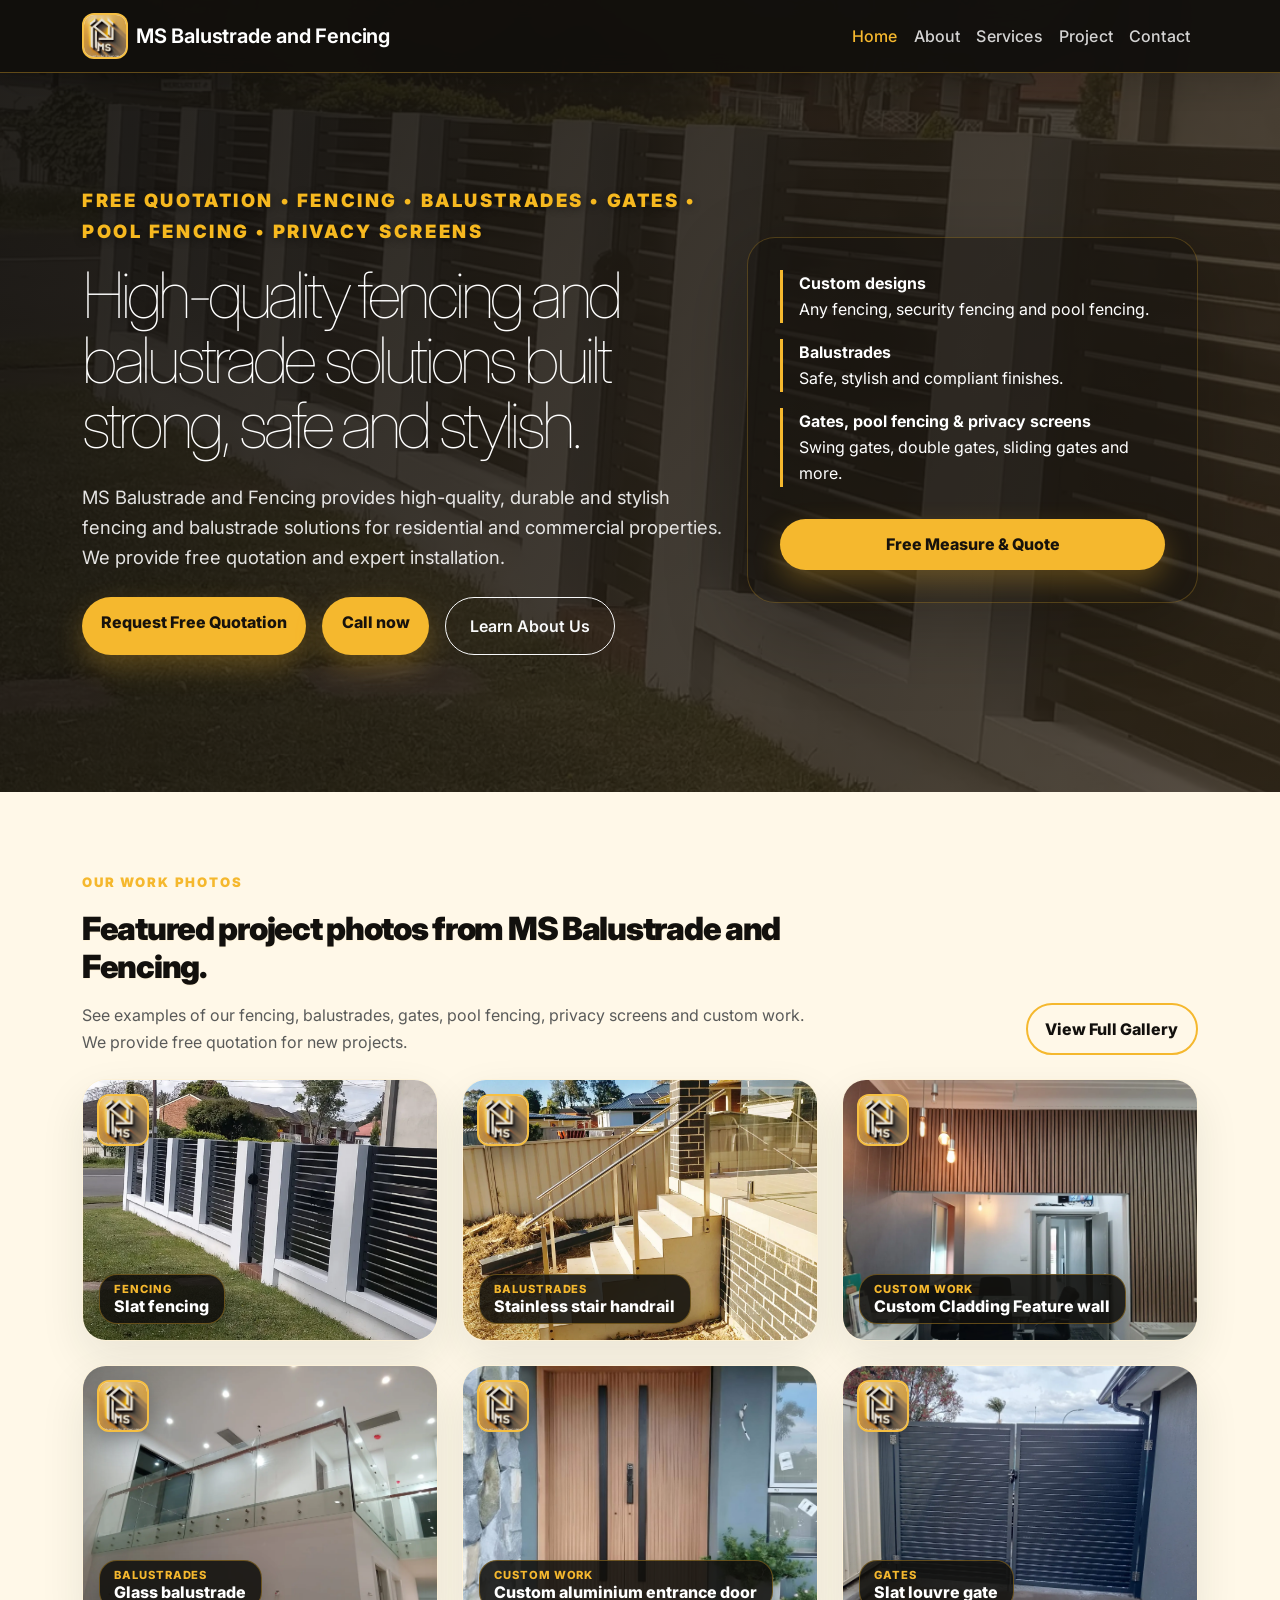
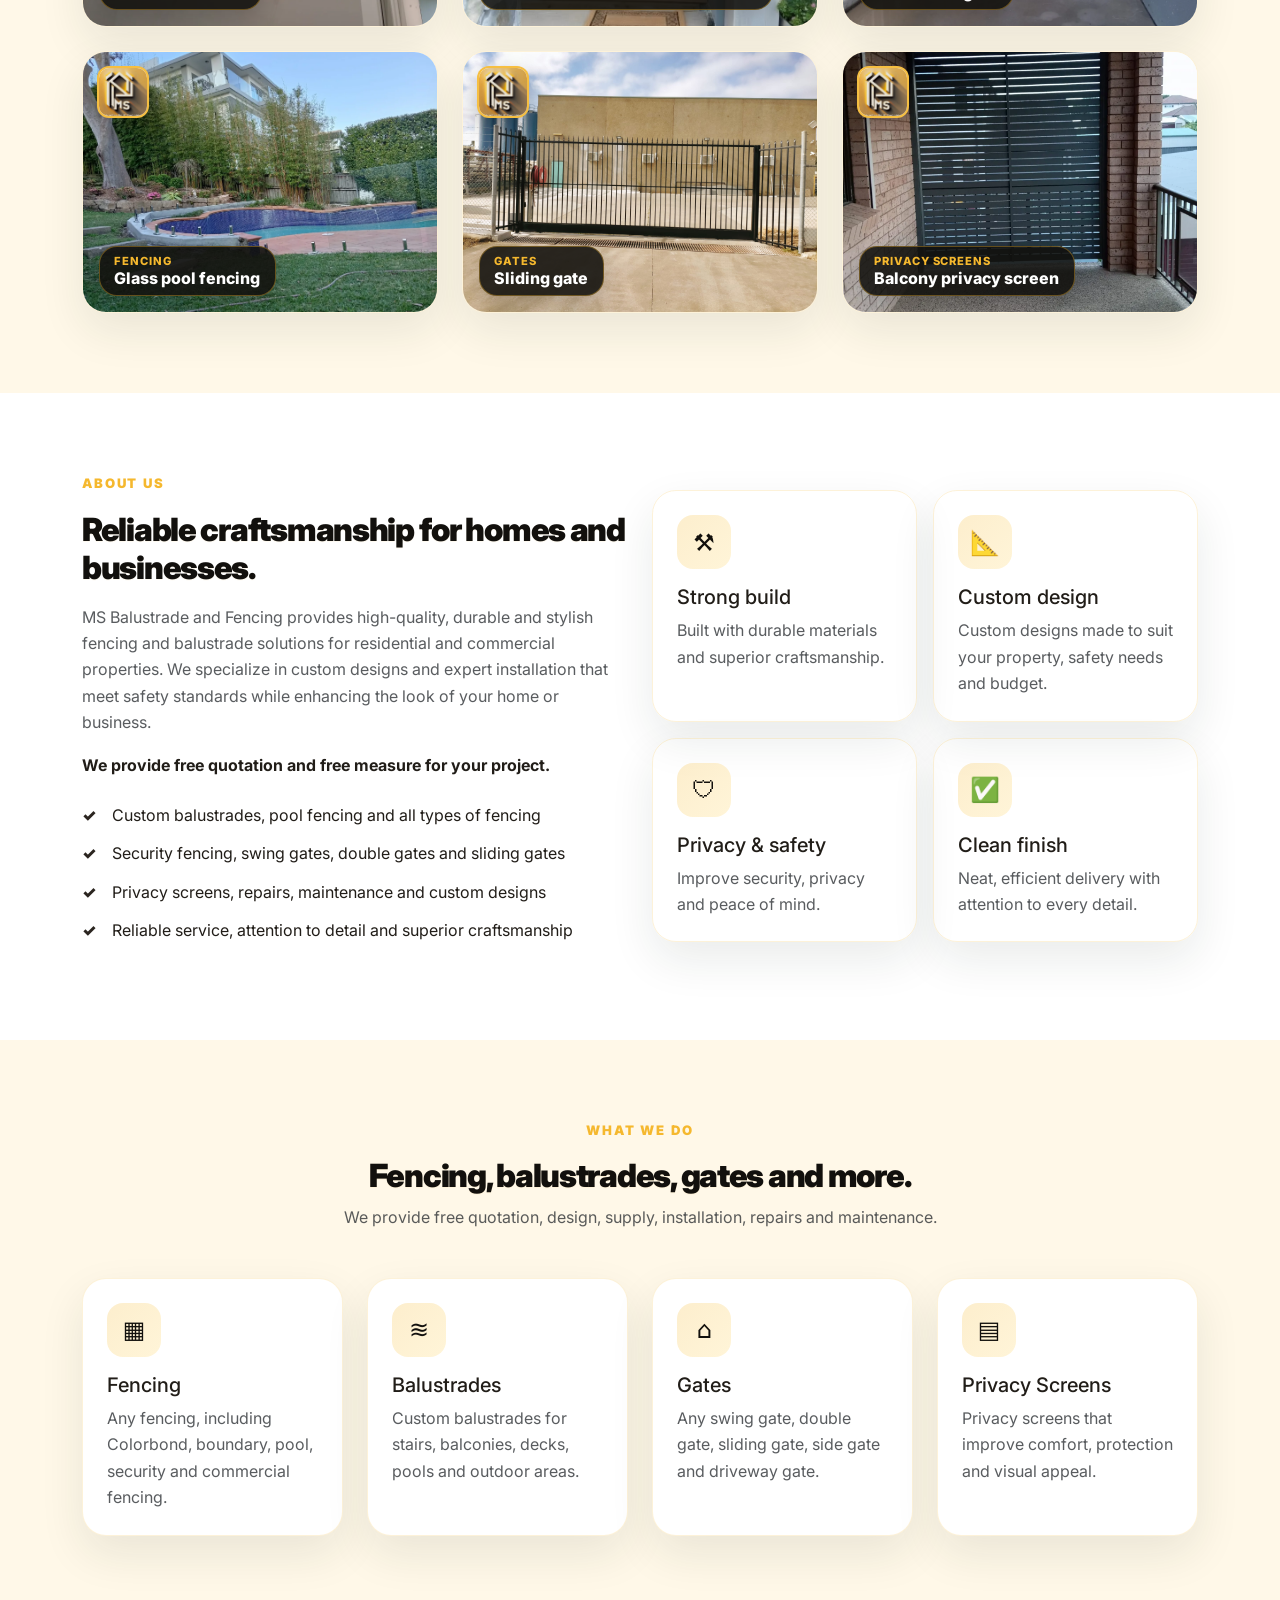
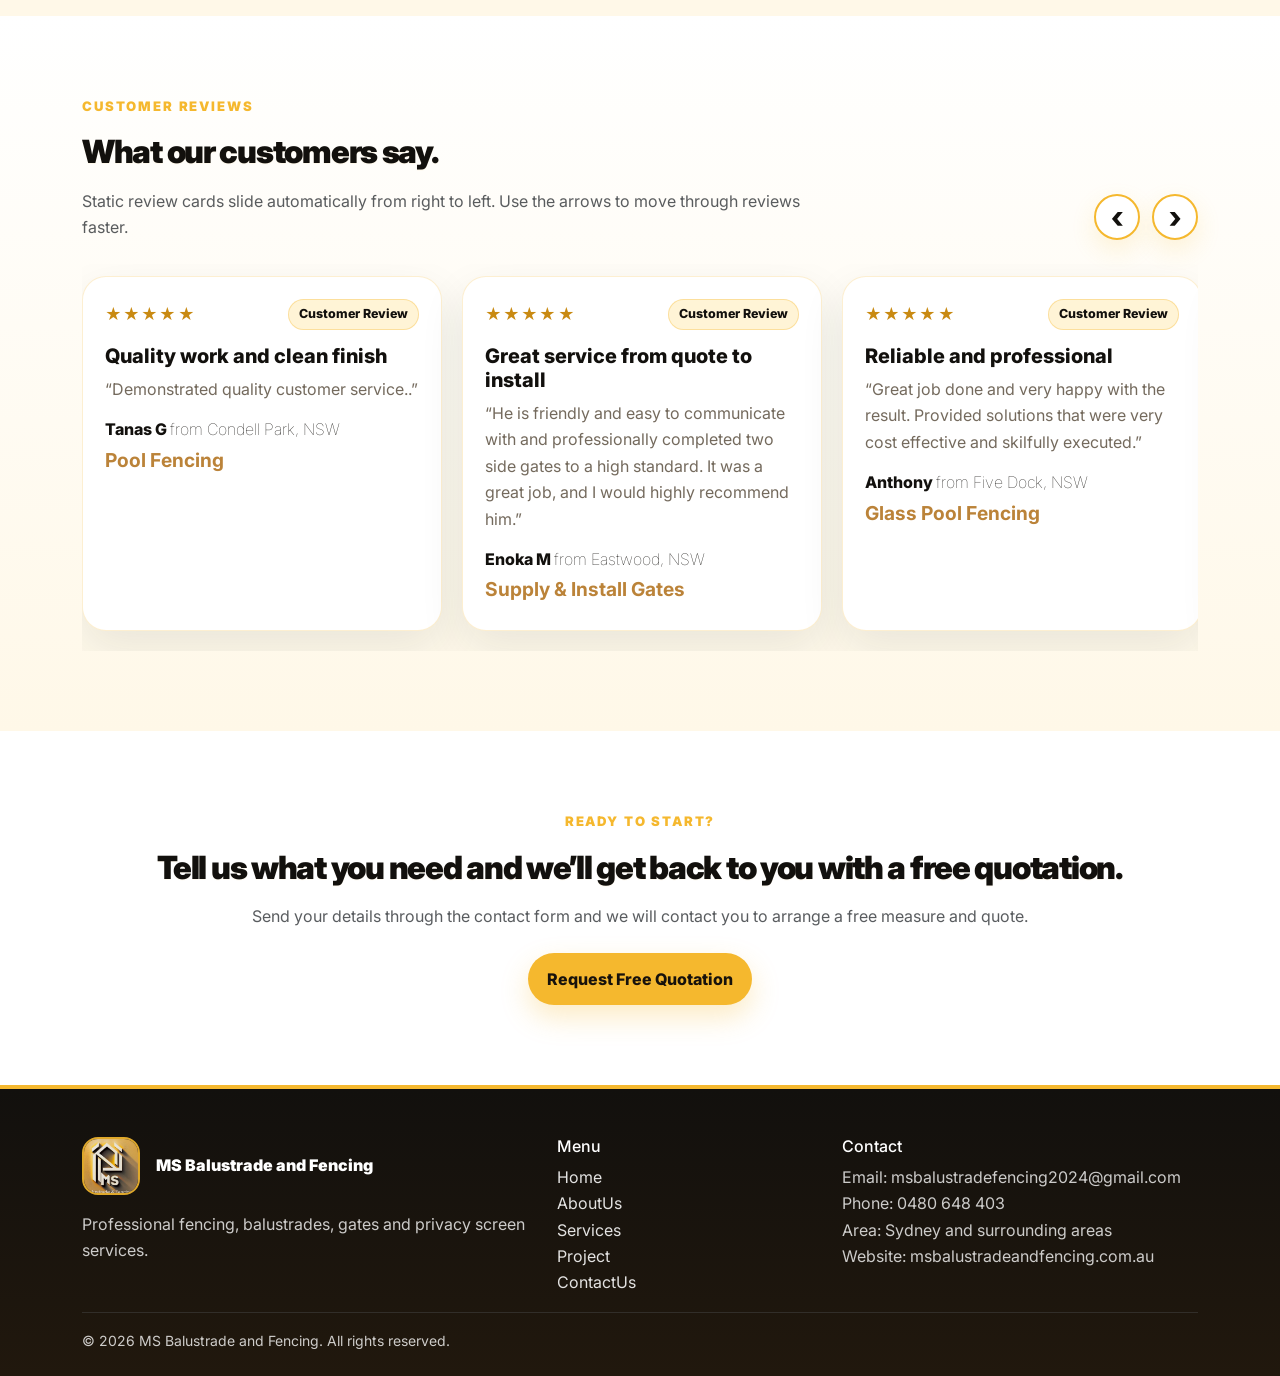
==== index.html @ 6f01a21a "Call now option in home page" ====
<!doctype html>
<html lang="en">
<head>
    <meta charset="utf-8">
    <meta name="viewport" content="width=device-width, initial-scale=1">
    <meta name="description" content="Professional fencing, balustrades, gates, privacy screens, design and maintenance services.">
    <title>MS Balustrade and Fencing | Fencing, Balustrades & Gates</title>
    <link href="https://cdn.jsdelivr.net/npm/bootstrap@5.3.3/dist/css/bootstrap.min.css" rel="stylesheet">
    <link rel="preconnect" href="https://fonts.googleapis.com">
    <link rel="preconnect" href="https://fonts.gstatic.com" crossorigin>
    <link href="https://fonts.googleapis.com/css2?family=Inter:wght@400;600;700;800;900&display=swap" rel="stylesheet">
    <link rel="canonical" href="https://msbalustradeandfencing.com.au/">
    <link rel="stylesheet" href="style.css">
</head>
<body>
    <nav class="navbar navbar-expand-lg navbar-dark fixed-top">
        <div class="container">
            <a class="navbar-brand d-flex align-items-center gap-2" href="index.html">
                <img src="assets/ms-logo.jpeg" alt="MS Balustrade and Fencing logo" class="brand-logo">
                <span>MS Balustrade and Fencing</span>
            </a>
            <button class="navbar-toggler" type="button" data-bs-toggle="collapse" data-bs-target="#mainNav" aria-controls="mainNav" aria-expanded="false" aria-label="Toggle navigation">
                <span class="navbar-toggler-icon"></span>
            </button>
            <div class="collapse navbar-collapse" id="mainNav">
                <ul class="navbar-nav ms-auto mb-2 mb-lg-0">
                    <li class="nav-item"><a class="nav-link active" href="index.html">Home</a></li>
                    <li class="nav-item"><a class="nav-link" href="about.html">About</a></li>
                    <li class="nav-item"><a class="nav-link" href="services.html">Services</a></li>
                    <li class="nav-item"><a class="nav-link" href="project.html">Project</a></li>
                    <li class="nav-item"><a class="nav-link" href="contact.html">Contact</a></li>
                </ul>
            </div>
        </div>
    </nav>

    <header class="hero">
        <div class="container">
            <div class="row align-items-center">
                <div class="col-lg-7">
                    <p class="kicker hero-kicker mb-3"
                       style="color: #f6b81f; text-shadow: 0 2px 8px rgba(0, 0, 0, 0.45);">
                        Free quotation • Fencing • Balustrades • Gates • Pool Fencing • Privacy Screens
                    </p>
                    <h1 class="mb-4">High-quality fencing and balustrade solutions built strong, safe and stylish.</h1>
                    <p class="mb-4">
                        MS Balustrade and Fencing provides high-quality, durable and stylish fencing and balustrade solutions for residential and commercial properties.
                        We provide free quotation and expert installation.
                    </p>
                    <div class="d-flex flex-wrap gap-3">
                        <a href="contact.html" class="btn btn-brand">Request Free Quotation</a>
                        <a href="tel:0480648403" class="btn btn-brand">Call now</a>
                        <a href="about.html" class="btn btn-outline-light rounded-pill nav-cta-secondary px-4 py-3">Learn About Us</a>
                    </div>
                </div>
                <div class="col-lg-5">
                    <div class="hero-card">
                        <div class="hero-stat"><strong>Custom designs</strong><br><span>Any fencing, security fencing and pool fencing.</span></div>
                        <div class="hero-stat"><strong>Balustrades</strong><br><span>Safe, stylish and compliant finishes.</span></div>
                        <div class="hero-stat"><strong>Gates, pool fencing & privacy screens</strong><br><span>Swing gates, double gates, sliding gates and more.</span></div>
                        <a href="contact.html" class="btn btn-brand w-100 mt-3">Free Measure & Quote</a>
                    </div>
                </div>
            </div>
        </div>
    </header>

    <section class="section-padding bg-soft" id="photos">
        <div class="container">
            <div class="row align-items-end mb-4">
                <div class="col-lg-8">
                    <p class="kicker">Our work photos</p>
                    <h2 class="section-title mb-3">Featured project photos from MS Balustrade and Fencing.</h2>
                    <p class="text-muted mb-0">See examples of our fencing, balustrades, gates, pool fencing, privacy screens and custom work. We provide free quotation for new projects.</p>
                </div>
                <div class="col-lg-4 text-lg-end mt-3 mt-lg-0">
                    <a href="project.html" class="btn btn-outline-brand">View Full Gallery</a>
                </div>
            </div>
            <div class="row g-4 gallery-grid">
                <div class="col-sm-6 col-lg-4 gallery-item" data-category="Fencing">
                    <a class="photo-card gallery-link" href="assets/photos/full/home-front-slat-fencing.webp" data-title="Slat fencing" data-category="Fencing">
                        <img src="assets/photos/full/home-front-slat-fencing.webp" alt="Slat fencing by MS Balustrade and Fencing" loading="lazy" width="700" height="520">
                        <img src="assets/ms-logo.jpeg" alt="MS Balustrade and Fencing logo" class="photo-logo-overlay" loading="lazy">
                        <div class="photo-caption"><span>Fencing</span>Slat fencing</div>
                    </a>
                </div>
                <div class="col-sm-6 col-lg-4 gallery-item" data-category="Balustrades">
                    <a class="photo-card gallery-link" href="assets/photos/full/home-stainless-stair-handrail.webp" data-title="Stainless stair handrail" data-category="Balustrades">
                        <img src="assets/photos/full/home-stainless-stair-handrail.webp" alt="Stainless stair handrail by MS Balustrade and Fencing" loading="lazy" width="700" height="520">
                        <img src="assets/ms-logo.jpeg" alt="MS Balustrade and Fencing logo" class="photo-logo-overlay" loading="lazy">
                        <div class="photo-caption"><span>Balustrades</span>Stainless stair handrail</div>
                    </a>
                </div>
                <div class="col-sm-6 col-lg-4 gallery-item" data-category="Custom Work">
                    <a class="photo-card gallery-link" href="assets/photos/full/home-timber-feature-wall.webp" data-title="Custom Cladding Feature wall" data-category="Custom Work">
                        <img src="assets/photos/full/home-timber-feature-wall.webp" alt="Custom Cladding Feature wall wall by MS Balustrade and Fencing" loading="lazy" width="700" height="520">
                        <img src="assets/ms-logo.jpeg" alt="MS Balustrade and Fencing logo" class="photo-logo-overlay" loading="lazy">
                        <div class="photo-caption"><span>Custom Work</span>Custom Cladding Feature wall</div>
                    </a>
                </div>
                <div class="col-sm-6 col-lg-4 gallery-item" data-category="Balustrades">
                    <a class="photo-card gallery-link" href="assets/photos/full/home-glass-balustrade-upper.webp" data-title="Glass balustrade" data-category="Balustrades">
                        <img src="assets/photos/full/home-glass-balustrade-upper.webp" alt="Glass balustrade by MS Balustrade and Fencing" loading="lazy" width="700" height="520">
                        <img src="assets/ms-logo.jpeg" alt="MS Balustrade and Fencing logo" class="photo-logo-overlay" loading="lazy">
                        <div class="photo-caption"><span>Balustrades</span>Glass balustrade</div>
                    </a>
                </div>
                <div class="col-sm-6 col-lg-4 gallery-item" data-category="Custom Work">
                    <a class="photo-card gallery-link" href="assets/photos/full/home-custom-timber-entry-door-1.jpeg" data-title="Custom aluminium entrance door" data-category="Custom Work">
                        <img src="assets/photos/full/home-custom-timber-entry-door-1.jpeg" alt="Custom aluminium entrance door by MS Balustrade and Fencing" loading="lazy" width="700" height="520">
                        <img src="assets/ms-logo.jpeg" alt="MS Balustrade and Fencing logo" class="photo-logo-overlay" loading="lazy">
                        <div class="photo-caption"><span>Custom Work</span>Custom aluminium entrance door</div>
                    </a>
                </div>
                <div class="col-sm-6 col-lg-4 gallery-item" data-category="Gates">
                    <a class="photo-card gallery-link" href="assets/photos/full/home-modern-double-slat-gate.webp" data-title="Slat louvre gate" data-category="Gates">
                        <img src="assets/photos/full/home-modern-double-slat-gate.webp" alt="Slat louvre gate by MS Balustrade and Fencing" loading="lazy" width="700" height="520">
                        <img src="assets/ms-logo.jpeg" alt="MS Balustrade and Fencing logo" class="photo-logo-overlay" loading="lazy">
                        <div class="photo-caption"><span>Gates</span>Slat louvre gate</div>
                    </a>
                </div>
                <div class="col-sm-6 col-lg-4 gallery-item" data-category="Fencing">
                    <a class="photo-card gallery-link" href="assets/photos/full/home-pool-glass-fencing.webp" data-title="Glass pool fencing" data-category="Fencing">
                        <img src="assets/photos/full/home-pool-glass-fencing.webp" alt="Glass pool fencing by MS Balustrade and Fencing" loading="lazy" width="700" height="520">
                        <img src="assets/ms-logo.jpeg" alt="MS Balustrade and Fencing logo" class="photo-logo-overlay" loading="lazy">
                        <div class="photo-caption"><span>Fencing</span>Glass pool fencing</div>
                    </a>
                </div>
                <div class="col-sm-6 col-lg-4 gallery-item" data-category="Gates">
                    <a class="photo-card gallery-link" href="assets/photos/full/sliging-door-1.jpeg" data-title="Sliding gate" data-category="Gates">
                        <img src="assets/photos/full/sliging-door-1.jpeg" alt="Sliding gate by MS Balustrade and Fencing" loading="lazy" width="700" height="520">
                        <img src="assets/ms-logo.jpeg" alt="MS Balustrade and Fencing logo" class="photo-logo-overlay" loading="lazy">
                        <div class="photo-caption"><span>Gates</span>Sliding gate</div>
                    </a>
                </div>
                <div class="col-sm-6 col-lg-4 gallery-item" data-category="Privacy Screens">
                    <a class="photo-card gallery-link" href="assets/photos/full/home-balcony-privacy-screen.webp" data-title="Balcony privacy screen" data-category="Privacy Screens">
                        <img src="assets/photos/full/home-balcony-privacy-screen.webp" alt="Balcony privacy screen by MS Balustrade and Fencing" loading="lazy" width="700" height="520">
                        <img src="assets/ms-logo.jpeg" alt="MS Balustrade and Fencing logo" class="photo-logo-overlay" loading="lazy">
                        <div class="photo-caption"><span>Privacy Screens</span>Balcony privacy screen</div>
                    </a>
                </div>
            </div>
        </div>
    </section>

    <section class="section-padding">
        <div class="container">
            <div class="row g-4 align-items-center">
                <div class="col-lg-6">
                    <p class="kicker">About us</p>
                    <h2 class="section-title mb-3">Reliable craftsmanship for homes and businesses.</h2>
                    <p class="text-muted">
                        MS Balustrade and Fencing provides high-quality, durable and stylish fencing and balustrade solutions
                        for residential and commercial properties. We specialize in custom designs and expert installation that meet safety standards while enhancing the look of your home or business.
                    </p>
                    <p class="fw-bold mb-0">We provide free quotation and free measure for your project.</p>
                    <ul class="check-list mt-4">
                        <li>Custom balustrades, pool fencing and all types of fencing</li>
                        <li>Security fencing, swing gates, double gates and sliding gates</li>
                        <li>Privacy screens, repairs, maintenance and custom designs</li>
                        <li>Reliable service, attention to detail and superior craftsmanship</li>
                    </ul>
                </div>
                <div class="col-lg-6">
                    <div class="row g-3">
                        <div class="col-sm-6">
                            <div class="feature-card p-4">
                                <div class="icon mb-3">⚒</div>
                                <h5>Strong build</h5>
                                <p class="text-muted mb-0">Built with durable materials and superior craftsmanship.</p>
                            </div>
                        </div>
                        <div class="col-sm-6">
                            <div class="feature-card p-4">
                                <div class="icon mb-3">📐</div>
                                <h5>Custom design</h5>
                                <p class="text-muted mb-0">Custom designs made to suit your property, safety needs and budget.</p>
                            </div>
                        </div>
                        <div class="col-sm-6">
                            <div class="feature-card p-4">
                                <div class="icon mb-3">🛡</div>
                                <h5>Privacy & safety</h5>
                                <p class="text-muted mb-0">Improve security, privacy and peace of mind.</p>
                            </div>
                        </div>
                        <div class="col-sm-6">
                            <div class="feature-card p-4">
                                <div class="icon mb-3">✅</div>
                                <h5>Clean finish</h5>
                                <p class="text-muted mb-0">Neat, efficient delivery with attention to every detail.</p>
                            </div>
                        </div>
                    </div>
                </div>
            </div>
        </div>
    </section>


    <section class="section-padding bg-soft">
        <div class="container">
            <div class="text-center mx-auto mb-5" style="max-width: 720px;">
                <p class="kicker">What we do</p>
                <h2 class="section-title">Fencing, balustrades, gates and more.</h2>
                <p class="text-muted">We provide free quotation, design, supply, installation, repairs and maintenance.</p>
            </div>
            <div class="row g-4">
                <div class="col-md-6 col-lg-3"><div class="service-card p-4 bg-white"><div class="icon mb-3">▦</div><h5>Fencing</h5><p class="text-muted mb-0">Any fencing, including Colorbond, boundary, pool, security and commercial fencing.</p></div></div>
                <div class="col-md-6 col-lg-3"><div class="service-card p-4 bg-white"><div class="icon mb-3">≋</div><h5>Balustrades</h5><p class="text-muted mb-0">Custom balustrades for stairs, balconies, decks, pools and outdoor areas.</p></div></div>
                <div class="col-md-6 col-lg-3"><div class="service-card p-4 bg-white"><div class="icon mb-3">⌂</div><h5>Gates</h5><p class="text-muted mb-0">Any swing gate, double gate, sliding gate, side gate and driveway gate.</p></div></div>
                <div class="col-md-6 col-lg-3"><div class="service-card p-4 bg-white"><div class="icon mb-3">▤</div><h5>Privacy Screens</h5><p class="text-muted mb-0">Privacy screens that improve comfort, protection and visual appeal.</p></div></div>
            </div>
        </div>
    </section>

    <section class="section-padding reviews-section" id="reviews" data-static-reviews>
        <div class="container">
            <div class="row align-items-end mb-4">
                <div class="col-lg-8">
                    <p class="kicker">Customer Reviews</p>
                    <h2 class="section-title mb-3">What our customers say.</h2>
                    <p class="text-muted mb-0">Static review cards slide automatically from right to left. Use the arrows to move through reviews faster.</p>
                </div>
                <div class="col-lg-4 text-lg-end mt-3 mt-lg-0">
                    <div class="review-controls" aria-label="Customer review controls">
                        <button type="button" class="review-arrow" data-review-prev aria-label="Previous review">‹</button>
                        <button type="button" class="review-arrow" data-review-next aria-label="Next review">›</button>
                    </div>
                </div>
            </div>

            <div class="reviews-carousel" id="staticReviewsCarousel" aria-label="Customer reviews slider">
                <div class="reviews-track" id="staticReviewsTrack">
                    <!-- To add a new review: copy one <article class="review-card"> block, then change the name, service and review text. -->
                    <article class="review-card">
                        <div class="review-top"><span class="stars">★★★★★</span><span class="review-pill">Customer Review</span></div>
                        <h5>Quality work and clean finish</h5>
                        <p>“Demonstrated quality customer service..”</p>
                        <div class="review-author">Tanas G <span style="font-weight:100 !important">from Condell Park, NSW</span></div>
                        <div class="review-service">Pool Fencing</div>
                    </article>
                    <article class="review-card">
                        <div class="review-top"><span class="stars">★★★★★</span><span class="review-pill">Customer Review</span></div>
                        <h5>Great service from quote to install</h5>
                        <p>“He is friendly and easy to communicate with and professionally completed two side gates to a high standard. It was a great job, and I would highly recommend him.”</p>
                        <div class="review-author">Enoka M <span style="font-weight:100 !important">from Eastwood, NSW</span></div>
                        <div class="review-service">Supply & Install Gates</div>
                    </article>
                    <article class="review-card">
                        <div class="review-top"><span class="stars">★★★★★</span><span class="review-pill">Customer Review</span></div>
                        <h5>Reliable and professional</h5>
                        <p>“Great job done and very happy with the result. Provided solutions that were very cost effective and skilfully executed.”</p>
                        <div class="review-author">Anthony <span style="font-weight:100 !important">from Five Dock, NSW</span></div>
                        <div class="review-service">Glass Pool Fencing</div>
                    </article>
                    <article class="review-card">
                        <div class="review-top"><span class="stars">★★★★★</span><span class="review-pill">Customer Review</span></div>
                        <h5>Excellent custom solution</h5>
                        <p>“Connected with MS Balustrade & Fencing and would recommend them.”</p>
                        <div class="review-author">Mahbub P <span style="font-weight:100 !important">from Glenhaven, NSW</span></div>
                        <div class="review-service">Pool Fencing</div>
                    </article>
                    <article class="review-card">
                        <div class="review-top"><span class="stars">★★★★★</span><span class="review-pill">Customer Review</span></div>
                        <h5>Highly recommended</h5>
                        <p>“He did the great job. My new gate looks beautiful Thankyou.”</p>
                        <div class="review-author">Zulqarnan H <span style="font-weight:100 !important">from Claremont Meadows, NSW</span></div>
                        <div class="review-service">Fencing</div>
                    </article>
                    <article class="review-card">
                        <div class="review-top"><span class="stars">★★★★★</span><span class="review-pill">Customer Review</span></div>
                        <h5>Highly recommended</h5>
                        <p>
                            “What an amazing job they did replacing our metal pool fence to glass. So professional,
                            kept to timeline and very competitive in pricing. Highly recommend this company and will absolutely use them again.”
                        </p>
                        <div class="review-author">Simone <span style="font-weight:100 !important">from Rouse Hill, NSW</span></div>
                        <div class="review-service">Glass Fencing</div>
                    </article>
                    <article class="review-card">
                        <div class="review-top"><span class="stars">★★★★★</span><span class="review-pill">Customer Review</span></div>
                        <h5>Highly recommended</h5>
                        <p>“He has completed as expected and I am recommend strongly.”</p>
                        <div class="review-author">Alex <span style="font-weight:100 !important">from Baulkham Hills, NSW</span></div>
                        <div class="review-service">Pool Fencing</div>
                    </article>
                    <article class="review-card">
                        <div class="review-top"><span class="stars">★★★★★</span><span class="review-pill">Customer Review</span></div>
                        <h5>Highly recommended</h5>
                        <p>“Good job, recommend this one. Provided digital drawing plan before the job.”</p>
                        <div class="review-author">Jason <span style="font-weight:100 !important">from Mount Colah, NSW</span></div>
                        <div class="review-service">Garden Gates</div>
                    </article>
                </div>
            </div>
        </div>
    </section>
    <section class="section-padding">
        <div class="container text-center">
            <p class="kicker">Ready to start?</p>
            <h2 class="section-title mb-3">Tell us what you need and we’ll get back to you with a free quotation.</h2>
            <p class="text-muted mb-4">Send your details through the contact form and we will contact you to arrange a free measure and quote.</p>
            <a href="contact.html" class="btn btn-brand">Request Free Quotation</a>
        </div>
    </section>

    <div class="modal fade gallery-modal" id="galleryModal" tabindex="-1" aria-hidden="true">
        <div class="modal-dialog modal-dialog-centered modal-xl">
            <div class="modal-content gallery-modal-content border-0 overflow-hidden">
                <button type="button" class="btn-close btn-close-white gallery-modal-close" data-bs-dismiss="modal" aria-label="Close"></button>
                <div id="galleryModalTitle" class="gallery-modal-title"></div>
                <img id="galleryModalImage" src="" alt="Project photo" class="img-fluid gallery-modal-img">
            </div>
        </div>
    </div>

    <footer>
        <div class="container">
            <div class="row gy-4">
                <div class="col-md-5">
                    <div class="d-flex align-items-center gap-3 mb-3">
                        <img src="assets/ms-logo.jpeg" alt="MS Balustrade and Fencing logo" class="footer-logo">
                        <div class="footer-brand">MS Balustrade and Fencing</div>
                    </div>
                    <p>Professional fencing, balustrades, gates and privacy screen services.</p>
                </div>
                <div class="col-md-3">
                    <h6 class="text-white">Menu</h6>
                    <a href="index.html">Home</a><br>
                    <a href="about.html">AboutUs</a><br>
                    <a href="services.html">Services</a><br>
                    <a href="project.html">Project</a><br>
                    <a href="contact.html">ContactUs</a>
                </div>
                <div class="col-md-4">
                    <h6 class="text-white">Contact</h6>
                    <p>Email: msbalustradefencing2024@gmail.com<br>Phone: 0480 648 403<br>Area: Sydney and surrounding areas<br>Website: msbalustradeandfencing.com.au</p>
                </div>
            </div>
            <hr class="border-secondary">
            <p class="mb-0 small">© <span data-year></span> MS Balustrade and Fencing. All rights reserved.</p>
        </div>
    </footer>

    <button type="button" class="back-to-top" id="backToTopBtn" aria-label="Back to top">
        <span aria-hidden="true">↑</span> Top
    </button>
    <script src="https://cdn.jsdelivr.net/npm/bootstrap@5.3.3/dist/js/bootstrap.bundle.min.js"></script>
    <script src="script.js"></script>
</body>
</html>
---- style.css ----
:root {
  --brand: #2b2520;
  --brand-dark: #12100d;
  --accent: #f5b82e;
  --accent-dark: #c98a12;
  --gold-soft: #fff4d6;
  --ink: #211d18;
  --muted: #746a5d;
  --light: #fff8e8;
}

* { box-sizing: border-box; }

body {
  font-family: 'Inter', system-ui, -apple-system, BlinkMacSystemFont, 'Segoe UI', sans-serif;
  color: var(--ink);
  line-height: 1.65;
  background: #fff;
}

.navbar {
  background: rgba(18, 16, 13, 0.97);
  backdrop-filter: blur(10px);
  box-shadow: 0 10px 30px rgba(0, 0, 0, 0.16);
  border-bottom: 1px solid rgba(245, 184, 46, 0.35);
}

.navbar-brand {
  font-weight: 650;
  letter-spacing: -0.01em;
}

.navbar-brand span {
  font-weight: 650;
  line-height: 1.15;
}

.nav-link {
  color: rgba(255, 255, 255, 0.82) !important;
  font-weight: 500;
  letter-spacing: .01em;
}

.nav-link:hover,
.nav-link.active { color: #fff !important; }

.btn-brand {
  background: var(--accent);
  border: 0;
  color: #17120c;
  font-weight: 800;
  padding: 0.85rem 1.2rem;
  border-radius: 999px;
}

.btn-brand:hover {
  background: var(--accent-dark);
  color: #111;
}

.btn-outline-brand {
  border: 2px solid var(--accent);
  color: var(--brand-dark);
  font-weight: 800;
  padding: 0.75rem 1.1rem;
  border-radius: 999px;
}

.btn-outline-brand:hover {
  background: var(--accent);
  color: var(--brand-dark);
}

.hero {
    position: relative;
    min-height: 88vh;
    display: flex;
    align-items: center;
    background: linear-gradient(120deg, rgba(18, 16, 13, 0.94), rgba(54, 42, 25, 0.78)), url('assets/photos/full/home-front-slat-fencing.webp');
    background-size: 110%;
    background-position: center;
    background-repeat: no-repeat;
    color: #fff;
    padding: 8rem 0 5rem;
}

.hero .container {
  position: relative;
  z-index: 3;
}

.hero h1,
.page-hero h1 {
  font-size: clamp(2.4rem, 5vw, 5rem);
  font-weight: lighter;
  line-height: 1.02;
  letter-spacing: -0.06em;
}

.hero p { font-size: 1.15rem; max-width: 690px; color: rgba(255,255,255,.88); }

.hero-card {
  border-radius: 28px;
  background: rgba(255, 255, 255, 0.12);
  border: 1px solid rgba(255, 255, 255, 0.18);
  box-shadow: 0 25px 80px rgba(0, 0, 0, 0.25);
  padding: 2rem;
}

.hero-stat {
  border-left: 3px solid var(--accent);
  padding-left: 1rem;
  margin-bottom: 1rem;
}

.section-padding { padding: 5rem 0; }
.bg-soft { background: var(--light); }

.section-title {
  font-weight: 900;
  letter-spacing: -0.04em;
  color: var(--brand-dark);
}

.kicker {
  color: var(--accent);
  text-transform: uppercase;
  font-size: .82rem;
  letter-spacing: .14em;
  font-weight: 900;
}

.service-card,
.project-card,
.contact-card,
.feature-card {
  border: 0;
  border-radius: 24px;
  overflow: hidden;
  box-shadow: 0 18px 45px rgba(27, 42, 38, 0.09);
  height: 100%;
}

.service-card .icon,
.feature-card .icon {
  width: 54px;
  height: 54px;
  display: inline-grid;
  place-items: center;
  border-radius: 16px;
  background: linear-gradient(135deg, rgba(245, 184, 46, 0.24), rgba(255, 244, 214, 0.95));
  color: var(--brand-dark);
  font-size: 1.5rem;
}

.project-img {
  height: 240px;
  object-fit: cover;
}

.check-list {
  padding: 0;
  list-style: none;
}

.check-list li {
  margin-bottom: .75rem;
  padding-left: 1.9rem;
  position: relative;
}

.check-list li::before {
  content: '✓';
  position: absolute;
  left: 0;
  color: var(--brand);
  font-weight: 900;
}

.page-hero {
  padding: 8rem 0 4.5rem;
  background: linear-gradient(120deg, var(--brand-dark), #3a2b16);
  color: #fff;
}

.form-control,
.form-select {
  border-radius: 14px;
  padding: .9rem 1rem;
  border: 1px solid #ead8aa;
}

.form-control:focus,
.form-select:focus {
  border-color: var(--brand);
  box-shadow: 0 0 0 .25rem rgba(245, 184, 46, .22);
}

footer {
  background: linear-gradient(180deg, var(--brand-dark), #21180d);
  color: rgba(255,255,255,.78);
  padding: 3rem 0 1.5rem;
}

footer a { color: rgba(255,255,255,.88); text-decoration: none; }
footer a:hover { color: #fff; }

.footer-brand { font-weight: 900; color: #fff; }

@media (max-width: 991px) {
  .hero { min-height: auto; padding-top: 7rem; }
  .hero-card { margin-top: 2rem; }
}


.brand-logo {
  width: 46px;
  height: 46px;
  border-radius: 12px;
  object-fit: cover;
  border: 2px solid rgba(255, 255, 255, 0.28);
  background: #fff;
}

.footer-logo {
  width: 58px;
  height: 58px;
  border-radius: 16px;
  object-fit: cover;
  border: 2px solid rgba(255, 255, 255, 0.2);
}

.photo-card {
  position: relative;
  overflow: hidden;
  border-radius: 24px;
  box-shadow: 0 18px 45px rgba(27, 42, 38, 0.09);
  background: #fff;
  height: 100%;
}

.photo-card > img:not(.photo-logo-overlay) {
  width: 100%;
  height: 260px;
  object-fit: cover;
  display: block;
  transition: transform .35s ease;
}

.photo-card:hover > img:not(.photo-logo-overlay) { transform: scale(1.04); }

.photo-logo-overlay {
  position: absolute;
  top: .85rem;
  left: .85rem;
  width: 52px;
  height: 52px;
  object-fit: cover;
  border-radius: 12px;
  border: 2px solid rgba(255, 255, 255, 0.92);
  background: #fff;
  box-shadow: 0 10px 24px rgba(0, 0, 0, 0.28);
  z-index: 2;
  pointer-events: none;
}

.photo-caption {
  position: absolute;
  left: 1rem;
  bottom: 1rem;
  background: rgba(18, 16, 13, 0.88);
  color: #fff;
  font-weight: 800;
  border-radius: 999px;
  padding: .45rem .9rem;
  box-shadow: 0 10px 25px rgba(0,0,0,.18);
}

@media (max-width: 575px) {
  .navbar-brand span { font-size: .95rem; }
  .brand-logo { width: 40px; height: 40px; }
  .photo-card > img:not(.photo-logo-overlay) { height: 220px; }
}

.gallery-grid .gallery-item[hidden] { display: none !important; }

.gallery-link {
  display: block;
  color: inherit;
  text-decoration: none;
  cursor: zoom-in;
}

.photo-caption {
  max-width: calc(100% - 2rem);
  border-radius: 18px;
  line-height: 1.25;
}

.photo-caption span {
  display: block;
  color: var(--accent);
  font-size: .7rem;
  text-transform: uppercase;
  letter-spacing: .08em;
}

.gallery-filters .btn {
  padding: .55rem .9rem;
  font-size: .9rem;
}

.gallery-filters .btn.active {
  background: var(--accent);
  color: var(--brand-dark);
}

.gallery-modal img {
  max-height: 82vh;
  object-fit: contain;
  background: #111;
}


/* MS logo inspired theme polish */
.nav-link:hover,
.nav-link.active {
  color: var(--accent) !important;
}

.btn-brand {
  box-shadow: 0 12px 28px rgba(245, 184, 46, 0.28);
}

.btn-outline-brand:hover,
.gallery-filters .btn.active {
  border-color: var(--accent);
  box-shadow: 0 10px 24px rgba(245, 184, 46, 0.18);
}

.hero-card {
  background: rgba(18, 16, 13, 0.42);
  border-color: rgba(245, 184, 46, 0.24);
}

.section-title {
  text-shadow: 0 1px 0 rgba(245, 184, 46, 0.08);
}

.service-card,
.project-card,
.contact-card,
.feature-card,
.photo-card {
  border: 1px solid rgba(245, 184, 46, 0.18);
}

.brand-logo,
.footer-logo,
.photo-logo-overlay {
  border-color: rgba(245, 184, 46, 0.9);
}

.photo-caption {
  border: 1px solid rgba(245, 184, 46, 0.35);
}

footer {
  border-top: 4px solid var(--accent);
}


/* Gallery modal title now appears inside the popup, above the enlarged image */
.gallery-modal-content {
  position: relative;
  background: #111;
  border-radius: 24px;
  box-shadow: 0 24px 80px rgba(0, 0, 0, 0.45);
}

.gallery-modal-close {
  position: absolute;
  top: 14px;
  right: 14px;
  z-index: 5;
}

.gallery-modal-title {
  color: #fff;
  background: linear-gradient(90deg, rgba(18, 16, 13, 0.98), rgba(58, 43, 22, 0.96));
  border-bottom: 2px solid var(--accent);
  font-weight: 700;
  text-align: center;
  padding: 1rem 3.5rem 1rem 1.25rem;
  min-height: 3.5rem;
}

.gallery-modal-img {
  width: 100%;
  max-height: 78vh;
  object-fit: contain;
  background: #111;
}

.quote-highlight {
  border-left: 5px solid var(--accent);
  background: var(--gold-soft);
  color: var(--brand-dark);
  border-radius: 18px;
  padding: 1rem 1.2rem;
  font-weight: 800;
}

.nav-cta-secondary {
  font-weight: 600 !important;
}


/* Static customer reviews slider */
.reviews-section {
  background: linear-gradient(180deg, #fff, var(--light));
  overflow: hidden;
}

.review-controls {
  display: inline-flex;
  align-items: center;
  gap: .75rem;
}

.review-arrow {
  width: 46px;
  height: 46px;
  border-radius: 50%;
  border: 2px solid var(--accent);
  background: #fff;
  color: var(--brand-dark);
  font-size: 2rem;
  line-height: 1;
  font-weight: 700;
  display: inline-grid;
  place-items: center;
  box-shadow: 0 10px 24px rgba(245, 184, 46, 0.16);
}

.review-arrow:hover {
  background: var(--accent);
  color: var(--brand-dark);
}

.reviews-carousel {
  width: 100%;
  overflow-x: auto;
  overflow-y: hidden;
  position: relative;
  scroll-behavior: smooth;
  scrollbar-width: none;
  -ms-overflow-style: none;
  padding: .75rem 0 1.25rem;
}

.reviews-carousel::-webkit-scrollbar {
  display: none;
}

.reviews-carousel::before,
.reviews-carousel::after {
  content: '';
  position: absolute;
  top: 0;
  width: 70px;
  height: 100%;
  z-index: 2;
  pointer-events: none;
}

.reviews-carousel::before {
  left: 0;
  
}

.reviews-carousel::after {
  right: 0;
  
}

.reviews-track {
  display: flex;
  gap: 1.25rem;
  width: max-content;
}

.review-card {
  flex: 0 0 360px;
  min-height: 250px;
  background: #fff;
  border: 1px solid rgba(245, 184, 46, 0.22);
  border-radius: 24px;
  padding: 1.35rem;
  box-shadow: 0 18px 45px rgba(27, 42, 38, 0.09);
}

.review-top {
  display: flex;
  align-items: center;
  justify-content: space-between;
  gap: .75rem;
  margin-bottom: .9rem;
}

.stars {
  color: var(--accent-dark);
  letter-spacing: .08em;
  font-weight: 900;
}

.review-pill {
  font-size: .78rem;
  font-weight: 800;
  border-radius: 999px;
  padding: .25rem .65rem;
  background: var(--gold-soft);
  color: var(--brand-dark);
  border: 1px solid rgba(245, 184, 46, 0.35);
  white-space: nowrap;
}

.review-card h5 {
  font-weight: 800;
  margin-bottom: .5rem;
  color: var(--brand-dark);
}

.review-card p {
  color: var(--muted);
  margin-bottom: .85rem;
}

.review-author {
  font-weight: 800;
  color: var(--brand-dark);
}

.review-service {
    color: #bb8339;
    font-size: 1.2rem;
    font-weight: bolder;
    margin-top: .15rem;
}

@media (max-width: 575px) {
  .review-card { flex-basis: 290px; }
  .review-controls { width: 100%; justify-content: flex-start; }
}

@media (prefers-reduced-motion: reduce) {
  .reviews-carousel { scroll-behavior: auto; }
}



/* Scroll-to-top button */
.back-to-top {
  position: fixed;
  right: 1.25rem;
  bottom: 1.25rem;
  z-index: 1050;
  display: inline-flex;
  align-items: center;
  gap: .35rem;
  border: 0;
  border-radius: 999px;
  background: var(--accent);
  color: var(--brand-dark);
  font-weight: 800;
  padding: .75rem 1rem;
  box-shadow: 0 16px 34px rgba(0, 0, 0, .22);
  opacity: 0;
  visibility: hidden;
  transform: translateY(12px);
  transition: opacity .25s ease, transform .25s ease, visibility .25s ease, background .25s ease;
}

.back-to-top.show {
  opacity: 1;
  visibility: visible;
  transform: translateY(0);
}

.back-to-top:hover {
  background: var(--accent-dark);
}

.back-to-top span {
  font-size: 1.1rem;
  line-height: 1;
}

.project-filter-description {
  max-width: 920px;
  margin-left: auto;
  margin-right: auto;
  padding: 1.2rem 1.35rem;
  border-radius: 22px;
  background: var(--light);
  border: 1px solid rgba(245, 184, 46, 0.28);
  box-shadow: 0 16px 36px rgba(27, 42, 38, 0.07);
  text-align: center;
}

.project-filter-description h2 {
  font-size: clamp(1.25rem, 2vw, 1.65rem);
  font-weight: 800;
  letter-spacing: -0.03em;
  color: var(--brand-dark);
  margin-bottom: .35rem;
}

.project-filter-description p {
  margin-bottom: 0;
  color: var(--muted);
}

@media (max-width: 575px) {
  .back-to-top {
    right: .85rem;
    bottom: .85rem;
    padding: .65rem .85rem;
    font-size: .9rem;
  }

  .project-filter-description {
    text-align: left;
  }
}
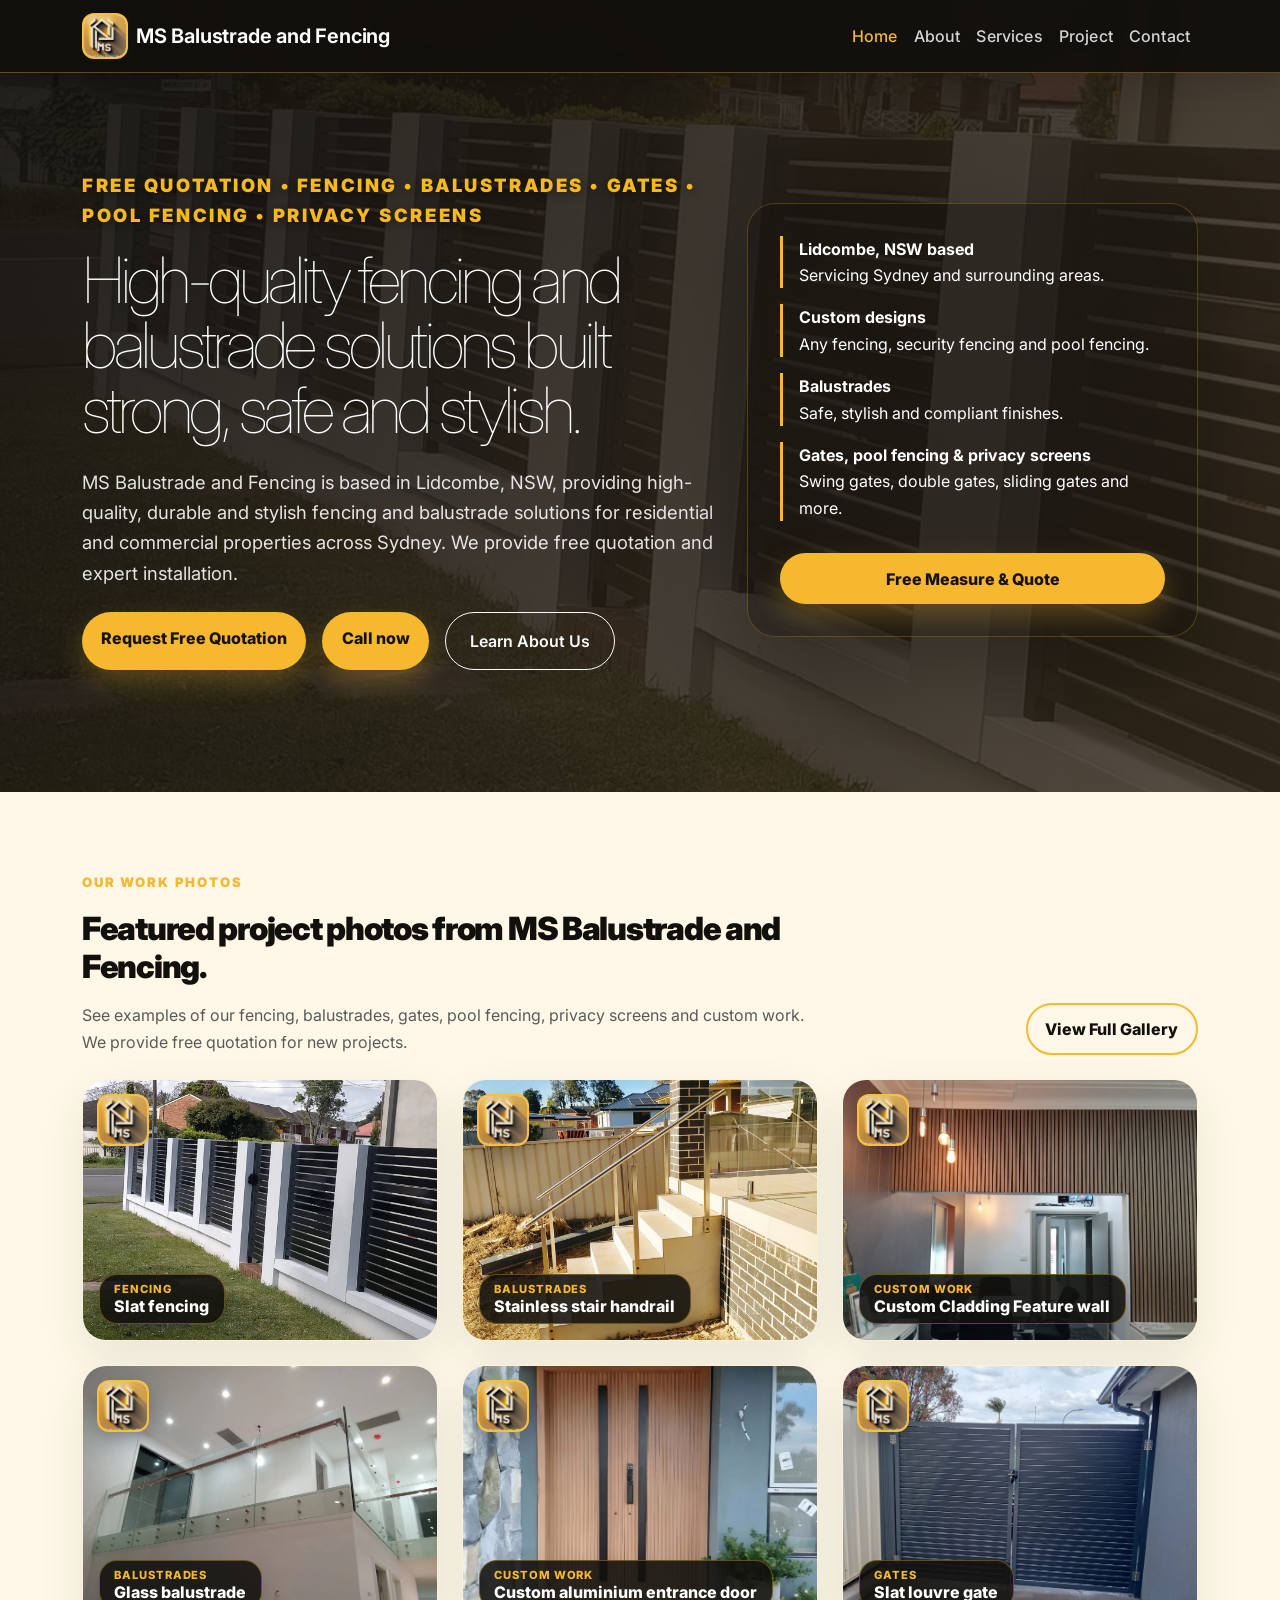
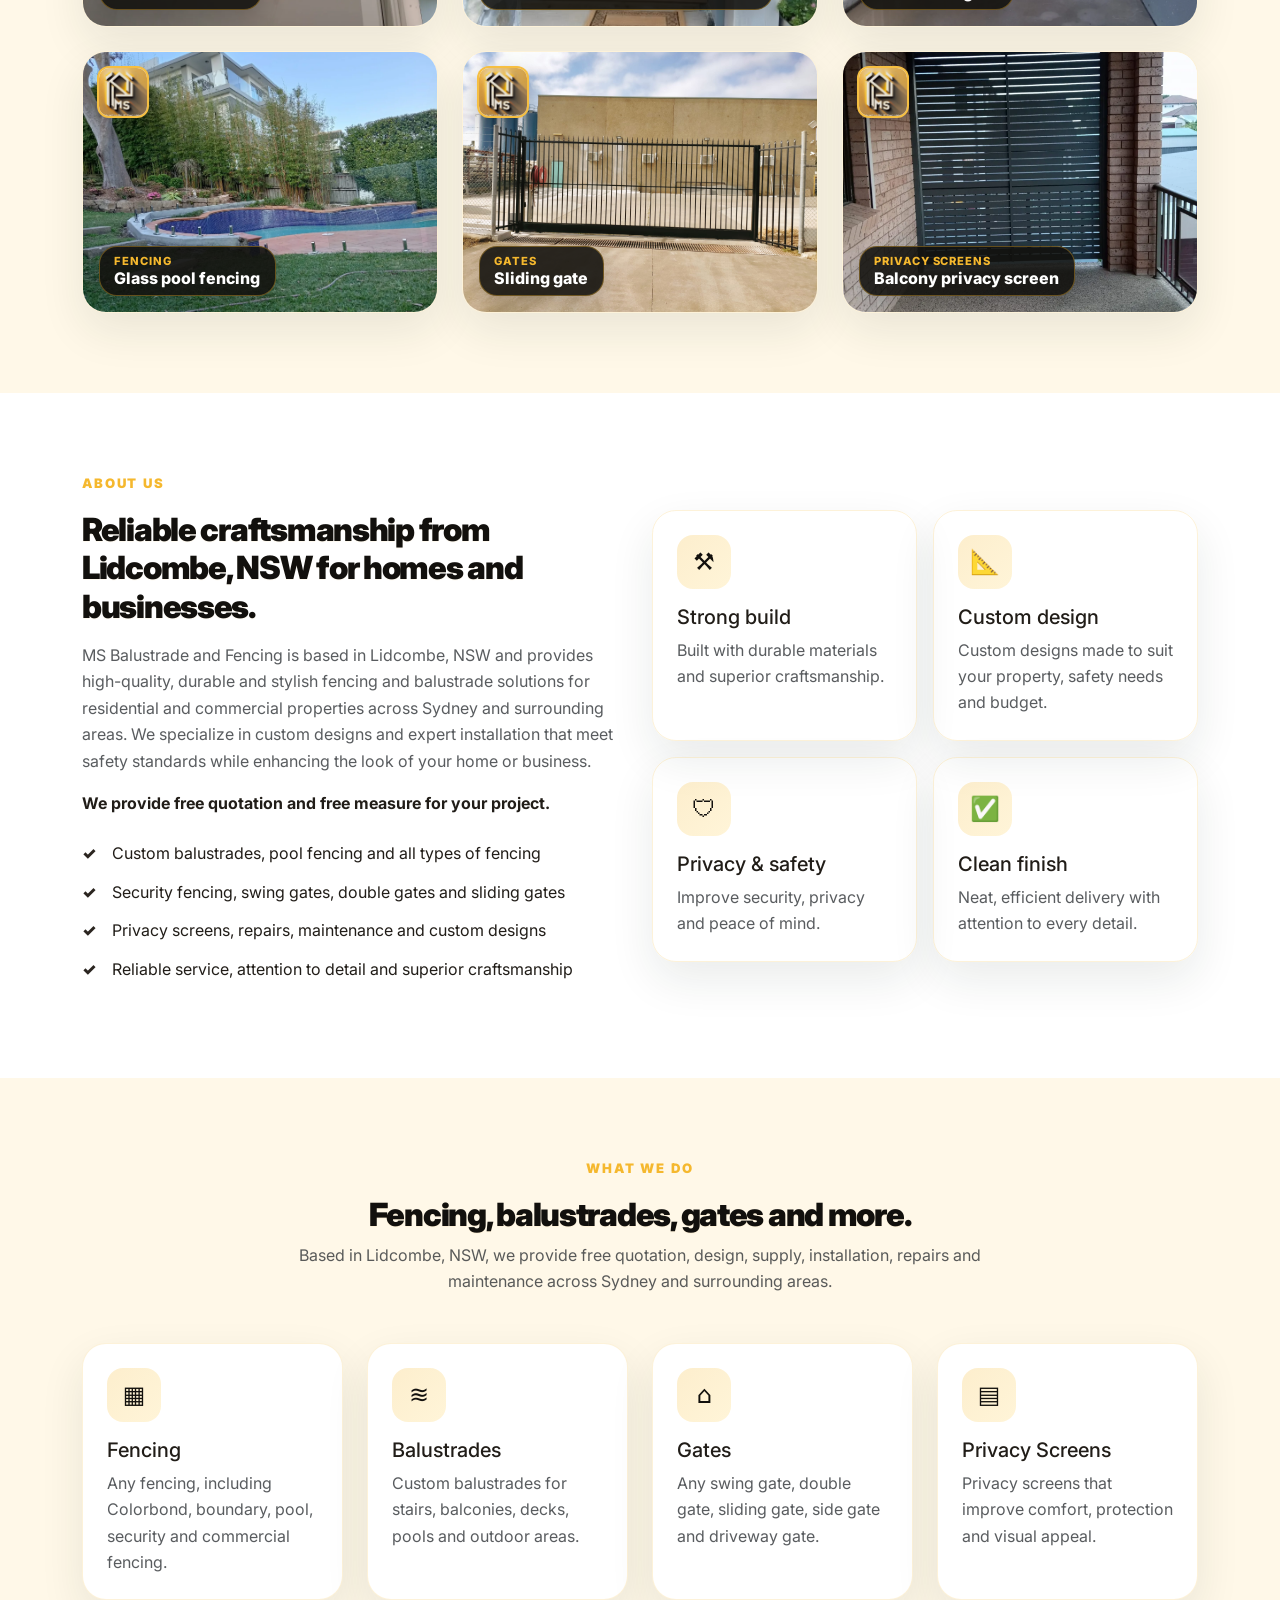
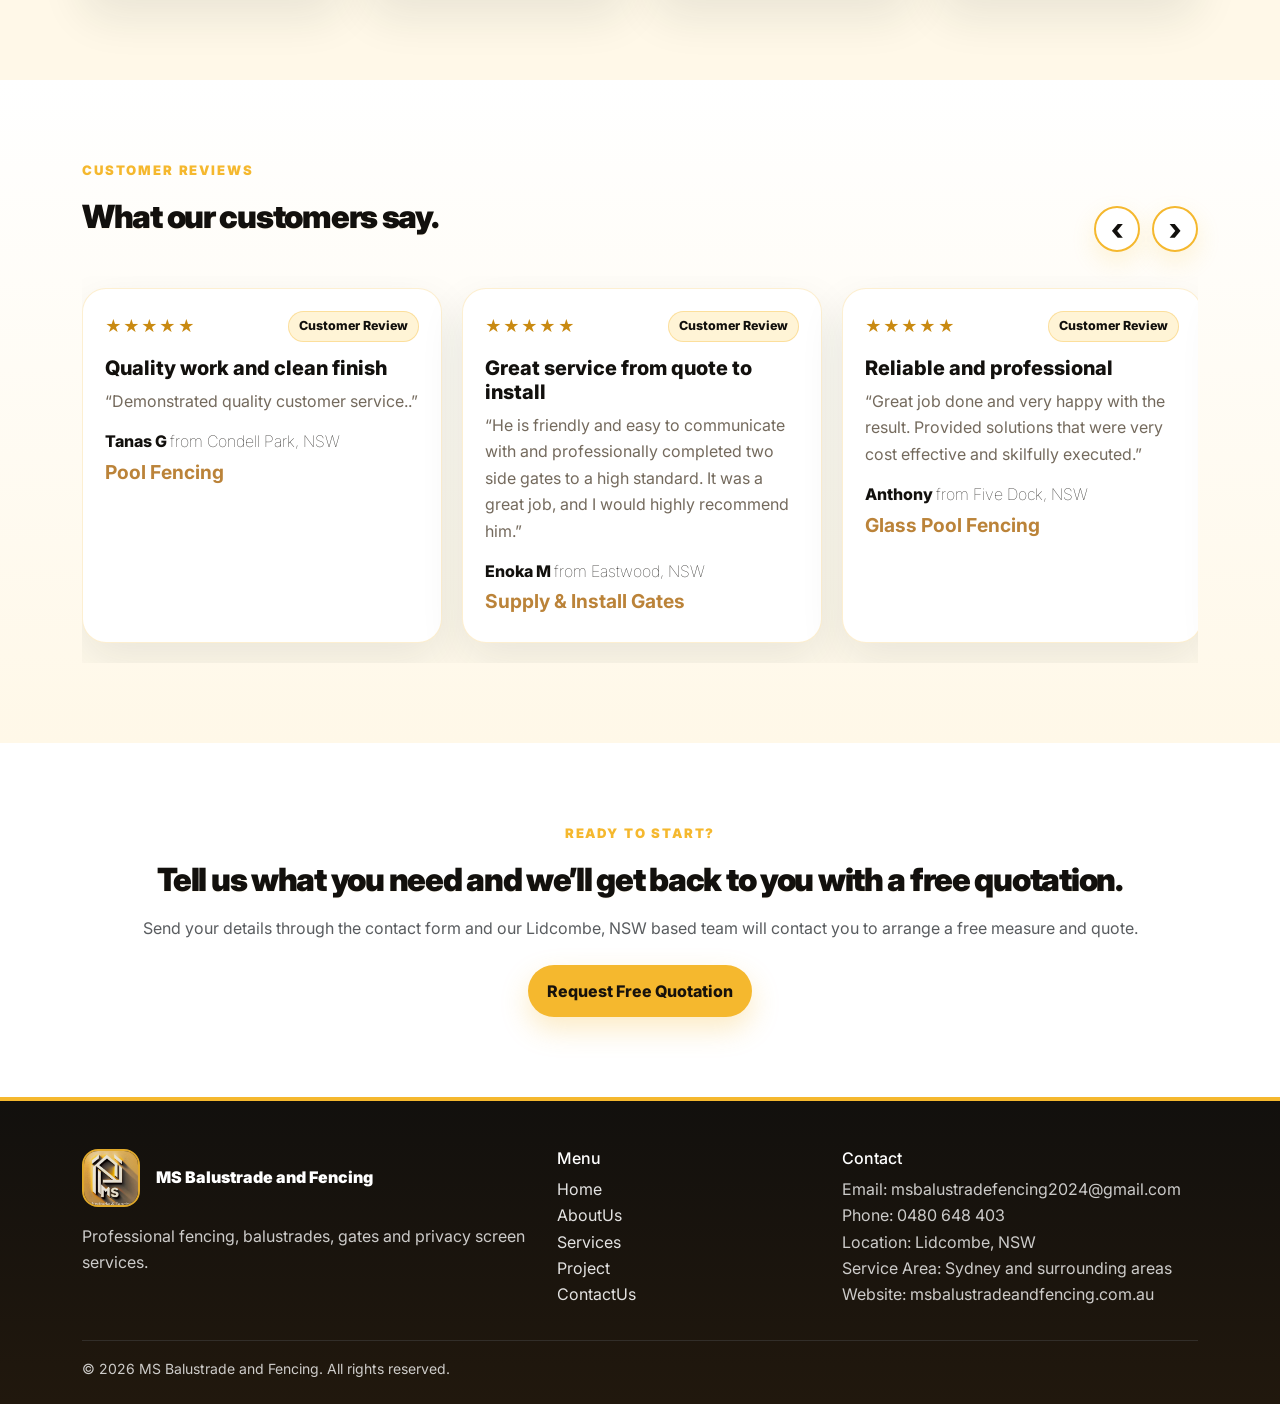
==== commit 8c7d7f12: "Updated location name" ====
--- a/index.html
+++ b/index.html
@@ -3,7 +3,7 @@
 <head>
     <meta charset="utf-8">
     <meta name="viewport" content="width=device-width, initial-scale=1">
-    <meta name="description" content="Professional fencing, balustrades, gates, privacy screens, design and maintenance services.">
+    <meta name="description" content="MS Balustrade and Fencing is based in Lidcombe, NSW, providing professional fencing, balustrades, gates, privacy screens, design and maintenance services across Sydney.">
     <title>MS Balustrade and Fencing | Fencing, Balustrades & Gates</title>
     <link href="https://cdn.jsdelivr.net/npm/bootstrap@5.3.3/dist/css/bootstrap.min.css" rel="stylesheet">
     <link rel="preconnect" href="https://fonts.googleapis.com">
@@ -44,7 +44,7 @@
                     </p>
                     <h1 class="mb-4">High-quality fencing and balustrade solutions built strong, safe and stylish.</h1>
                     <p class="mb-4">
-                        MS Balustrade and Fencing provides high-quality, durable and stylish fencing and balustrade solutions for residential and commercial properties.
+                        MS Balustrade and Fencing is based in Lidcombe, NSW, providing high-quality, durable and stylish fencing and balustrade solutions for residential and commercial properties across Sydney. 
                         We provide free quotation and expert installation.
                     </p>
                     <div class="d-flex flex-wrap gap-3">
@@ -55,6 +55,7 @@
                 </div>
                 <div class="col-lg-5">
                     <div class="hero-card">
+                        <div class="hero-stat"><strong>Lidcombe, NSW based</strong><br><span>Servicing Sydney and surrounding areas.</span></div>
                         <div class="hero-stat"><strong>Custom designs</strong><br><span>Any fencing, security fencing and pool fencing.</span></div>
                         <div class="hero-stat"><strong>Balustrades</strong><br><span>Safe, stylish and compliant finishes.</span></div>
                         <div class="hero-stat"><strong>Gates, pool fencing & privacy screens</strong><br><span>Swing gates, double gates, sliding gates and more.</span></div>
@@ -150,10 +151,11 @@
             <div class="row g-4 align-items-center">
                 <div class="col-lg-6">
                     <p class="kicker">About us</p>
-                    <h2 class="section-title mb-3">Reliable craftsmanship for homes and businesses.</h2>
+                    <h2 class="section-title mb-3">Reliable craftsmanship from Lidcombe, NSW for homes and businesses.</h2>
                     <p class="text-muted">
-                        MS Balustrade and Fencing provides high-quality, durable and stylish fencing and balustrade solutions
-                        for residential and commercial properties. We specialize in custom designs and expert installation that meet safety standards while enhancing the look of your home or business.
+                        MS Balustrade and Fencing is based in Lidcombe, NSW and provides high-quality, durable and stylish fencing and balustrade solutions
+                        for residential and commercial properties across Sydney and surrounding areas. We specialize in custom designs and expert installation that meet safety 
+                        standards while enhancing the look of your home or business.
                     </p>
                     <p class="fw-bold mb-0">We provide free quotation and free measure for your project.</p>
                     <ul class="check-list mt-4">
@@ -205,13 +207,37 @@
             <div class="text-center mx-auto mb-5" style="max-width: 720px;">
                 <p class="kicker">What we do</p>
                 <h2 class="section-title">Fencing, balustrades, gates and more.</h2>
-                <p class="text-muted">We provide free quotation, design, supply, installation, repairs and maintenance.</p>
+                <p class="text-muted">Based in Lidcombe, NSW, we provide free quotation, design, supply, installation, repairs and maintenance across Sydney and surrounding areas.</p>
             </div>
             <div class="row g-4">
-                <div class="col-md-6 col-lg-3"><div class="service-card p-4 bg-white"><div class="icon mb-3">▦</div><h5>Fencing</h5><p class="text-muted mb-0">Any fencing, including Colorbond, boundary, pool, security and commercial fencing.</p></div></div>
-                <div class="col-md-6 col-lg-3"><div class="service-card p-4 bg-white"><div class="icon mb-3">≋</div><h5>Balustrades</h5><p class="text-muted mb-0">Custom balustrades for stairs, balconies, decks, pools and outdoor areas.</p></div></div>
-                <div class="col-md-6 col-lg-3"><div class="service-card p-4 bg-white"><div class="icon mb-3">⌂</div><h5>Gates</h5><p class="text-muted mb-0">Any swing gate, double gate, sliding gate, side gate and driveway gate.</p></div></div>
-                <div class="col-md-6 col-lg-3"><div class="service-card p-4 bg-white"><div class="icon mb-3">▤</div><h5>Privacy Screens</h5><p class="text-muted mb-0">Privacy screens that improve comfort, protection and visual appeal.</p></div></div>
+                <div class="col-md-6 col-lg-3">
+                <div class="service-card p-4 bg-white">
+                    <div class="icon mb-3">▦</div>
+                    <h5>Fencing</h5>
+                    <p class="text-muted mb-0">Any fencing, including Colorbond, boundary, pool, security and commercial fencing.</p>
+                    </div>
+                </div>
+                <div class="col-md-6 col-lg-3">
+                    <div class="service-card p-4 bg-white">
+                        <div class="icon mb-3">≋</div>
+                        <h5>Balustrades</h5>
+                        <p class="text-muted mb-0">Custom balustrades for stairs, balconies, decks, pools and outdoor areas.</p>
+                    </div>
+                </div>
+                <div class="col-md-6 col-lg-3">
+                    <div class="service-card p-4 bg-white">
+                        <div class="icon mb-3">⌂</div>
+                        <h5>Gates</h5>
+                        <p class="text-muted mb-0">Any swing gate, double gate, sliding gate, side gate and driveway gate.</p>
+                    </div>
+                </div>
+                <div class="col-md-6 col-lg-3">
+                    <div class="service-card p-4 bg-white">
+                        <div class="icon mb-3">▤</div>
+                        <h5>Privacy Screens</h5>
+                        <p class="text-muted mb-0">Privacy screens that improve comfort, protection and visual appeal.</p>
+                    </div>
+                </div>
             </div>
         </div>
     </section>
@@ -222,7 +248,6 @@
                 <div class="col-lg-8">
                     <p class="kicker">Customer Reviews</p>
                     <h2 class="section-title mb-3">What our customers say.</h2>
-                    <p class="text-muted mb-0">Static review cards slide automatically from right to left. Use the arrows to move through reviews faster.</p>
                 </div>
                 <div class="col-lg-4 text-lg-end mt-3 mt-lg-0">
                     <div class="review-controls" aria-label="Customer review controls">
@@ -302,7 +327,7 @@
         <div class="container text-center">
             <p class="kicker">Ready to start?</p>
             <h2 class="section-title mb-3">Tell us what you need and we’ll get back to you with a free quotation.</h2>
-            <p class="text-muted mb-4">Send your details through the contact form and we will contact you to arrange a free measure and quote.</p>
+            <p class="text-muted mb-4">Send your details through the contact form and our Lidcombe, NSW based team will contact you to arrange a free measure and quote.</p>
             <a href="contact.html" class="btn btn-brand">Request Free Quotation</a>
         </div>
     </section>
@@ -337,7 +362,7 @@
                 </div>
                 <div class="col-md-4">
                     <h6 class="text-white">Contact</h6>
-                    <p>Email: msbalustradefencing2024@gmail.com<br>Phone: 0480 648 403<br>Area: Sydney and surrounding areas<br>Website: msbalustradeandfencing.com.au</p>
+                    <p>Email: msbalustradefencing2024@gmail.com<br>Phone: 0480 648 403<br>Location: Lidcombe, NSW<br>Service Area: Sydney and surrounding areas<br>Website: msbalustradeandfencing.com.au</p>
                 </div>
             </div>
             <hr class="border-secondary">
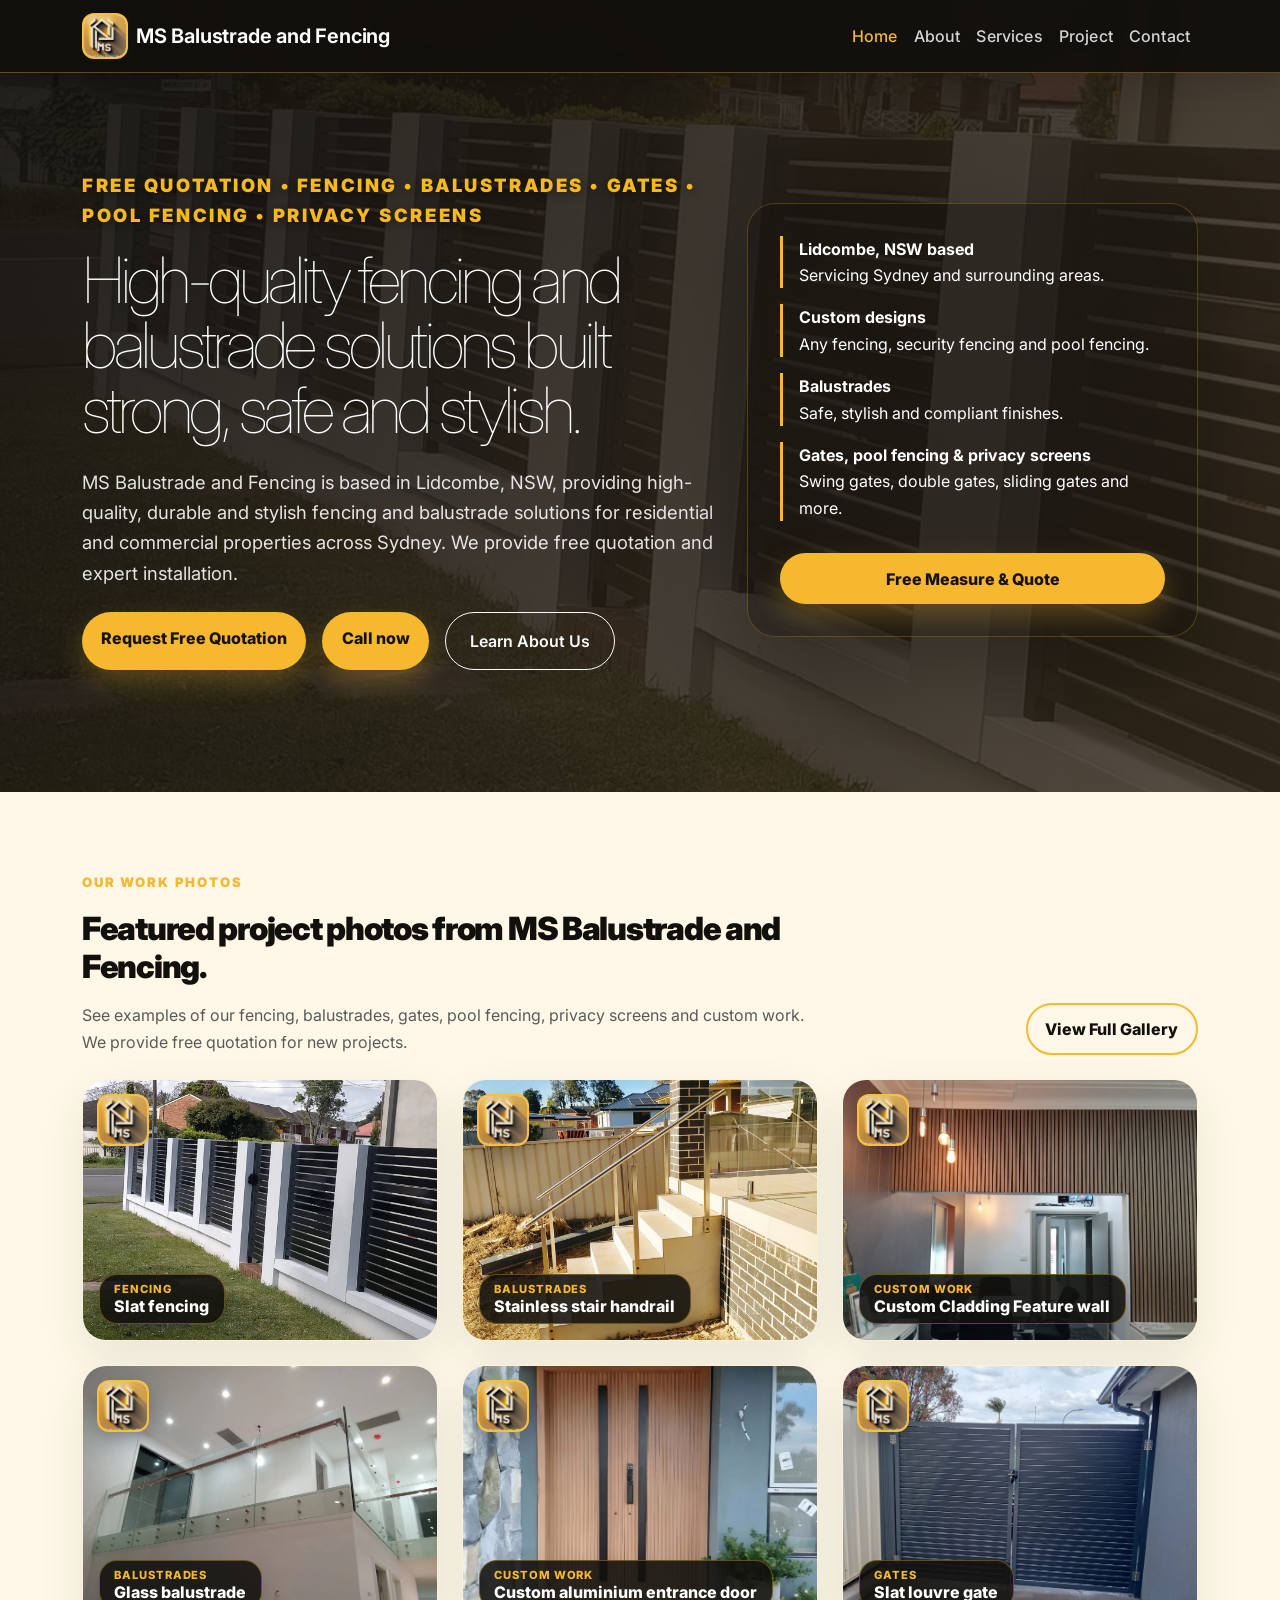
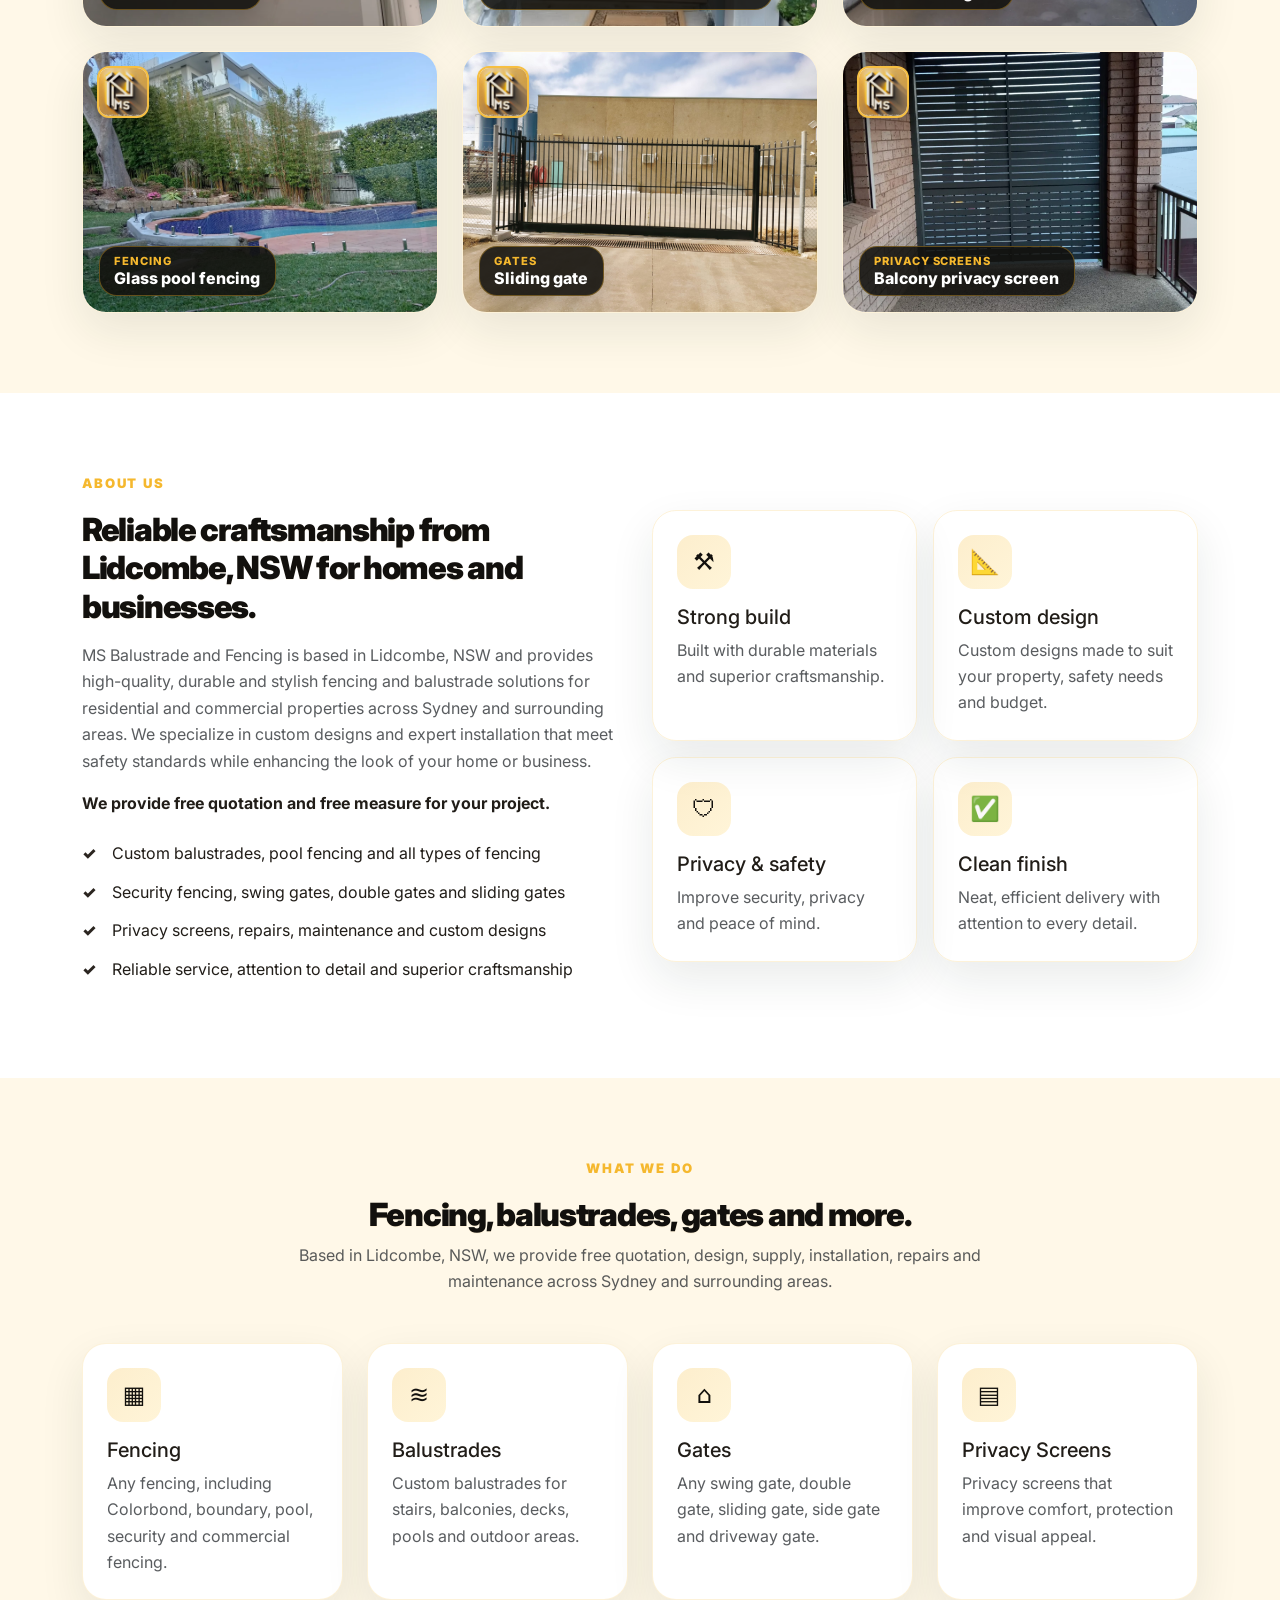
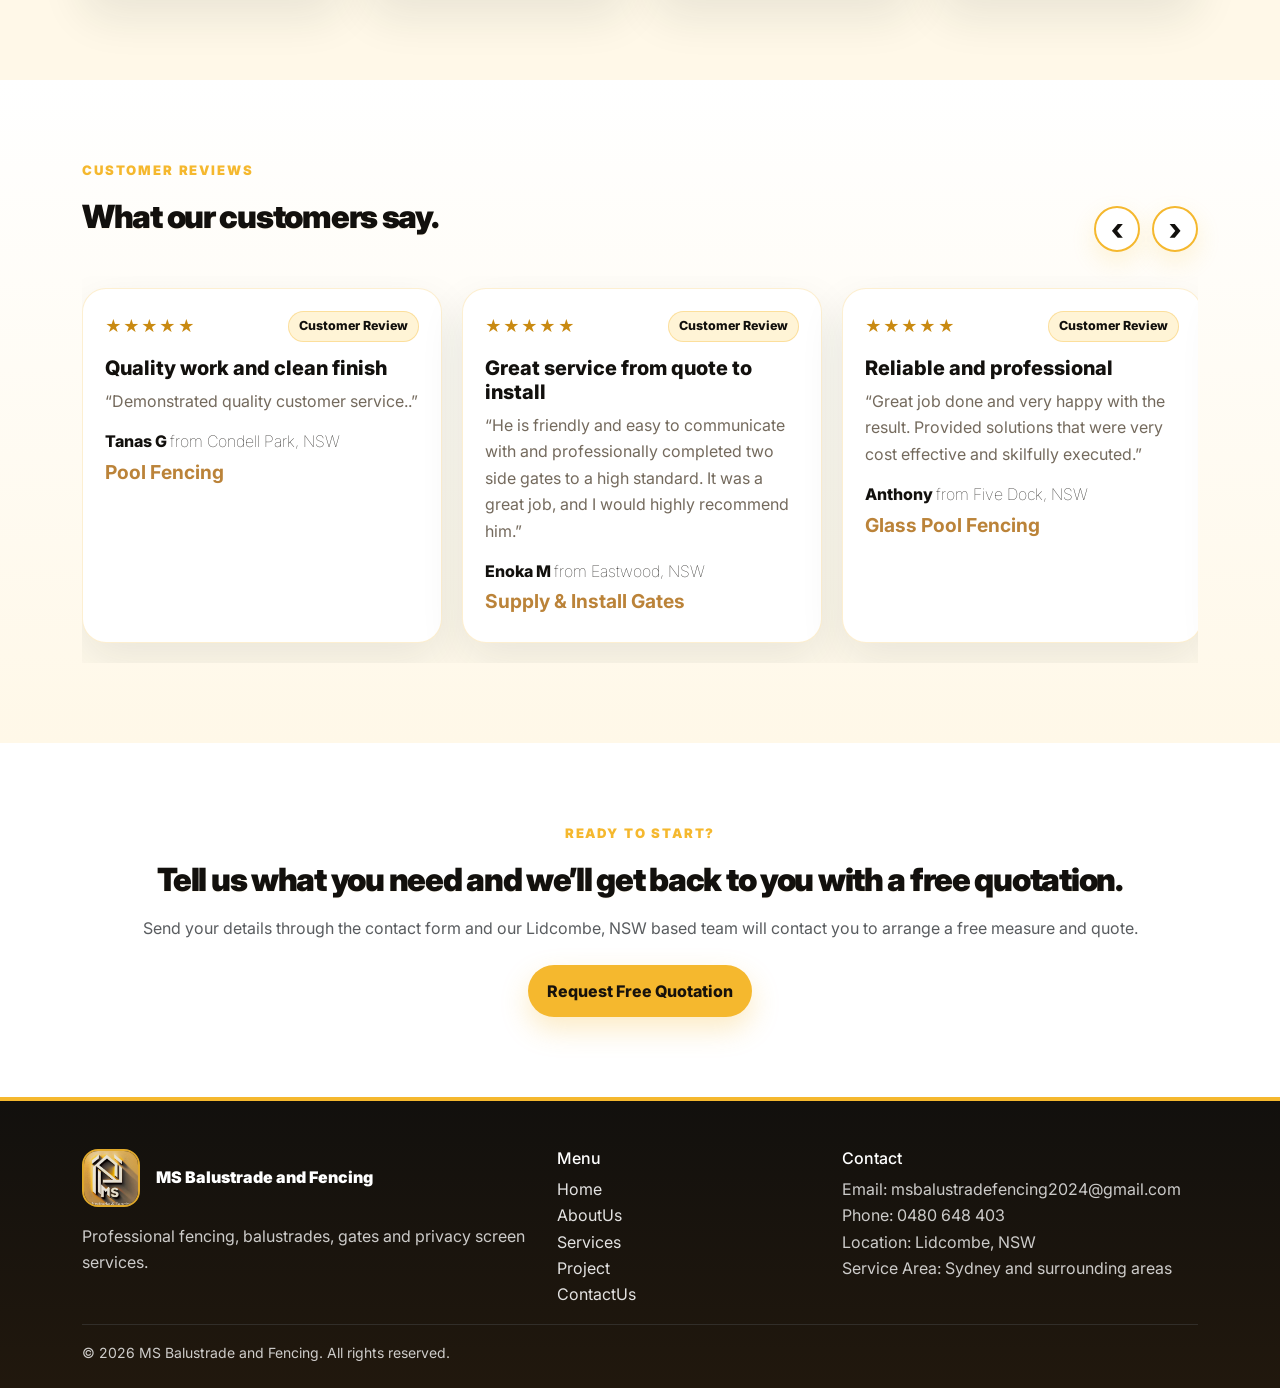
==== commit fd2da17b: "Updated location name" ====
--- a/index.html
+++ b/index.html
@@ -362,7 +362,7 @@
                 </div>
                 <div class="col-md-4">
                     <h6 class="text-white">Contact</h6>
-                    <p>Email: msbalustradefencing2024@gmail.com<br>Phone: 0480 648 403<br>Location: Lidcombe, NSW<br>Service Area: Sydney and surrounding areas<br>Website: msbalustradeandfencing.com.au</p>
+                    <p>Email: msbalustradefencing2024@gmail.com<br>Phone: 0480 648 403<br>Location: Lidcombe, NSW<br>Service Area: Sydney and surrounding areas</p>
                 </div>
             </div>
             <hr class="border-secondary">
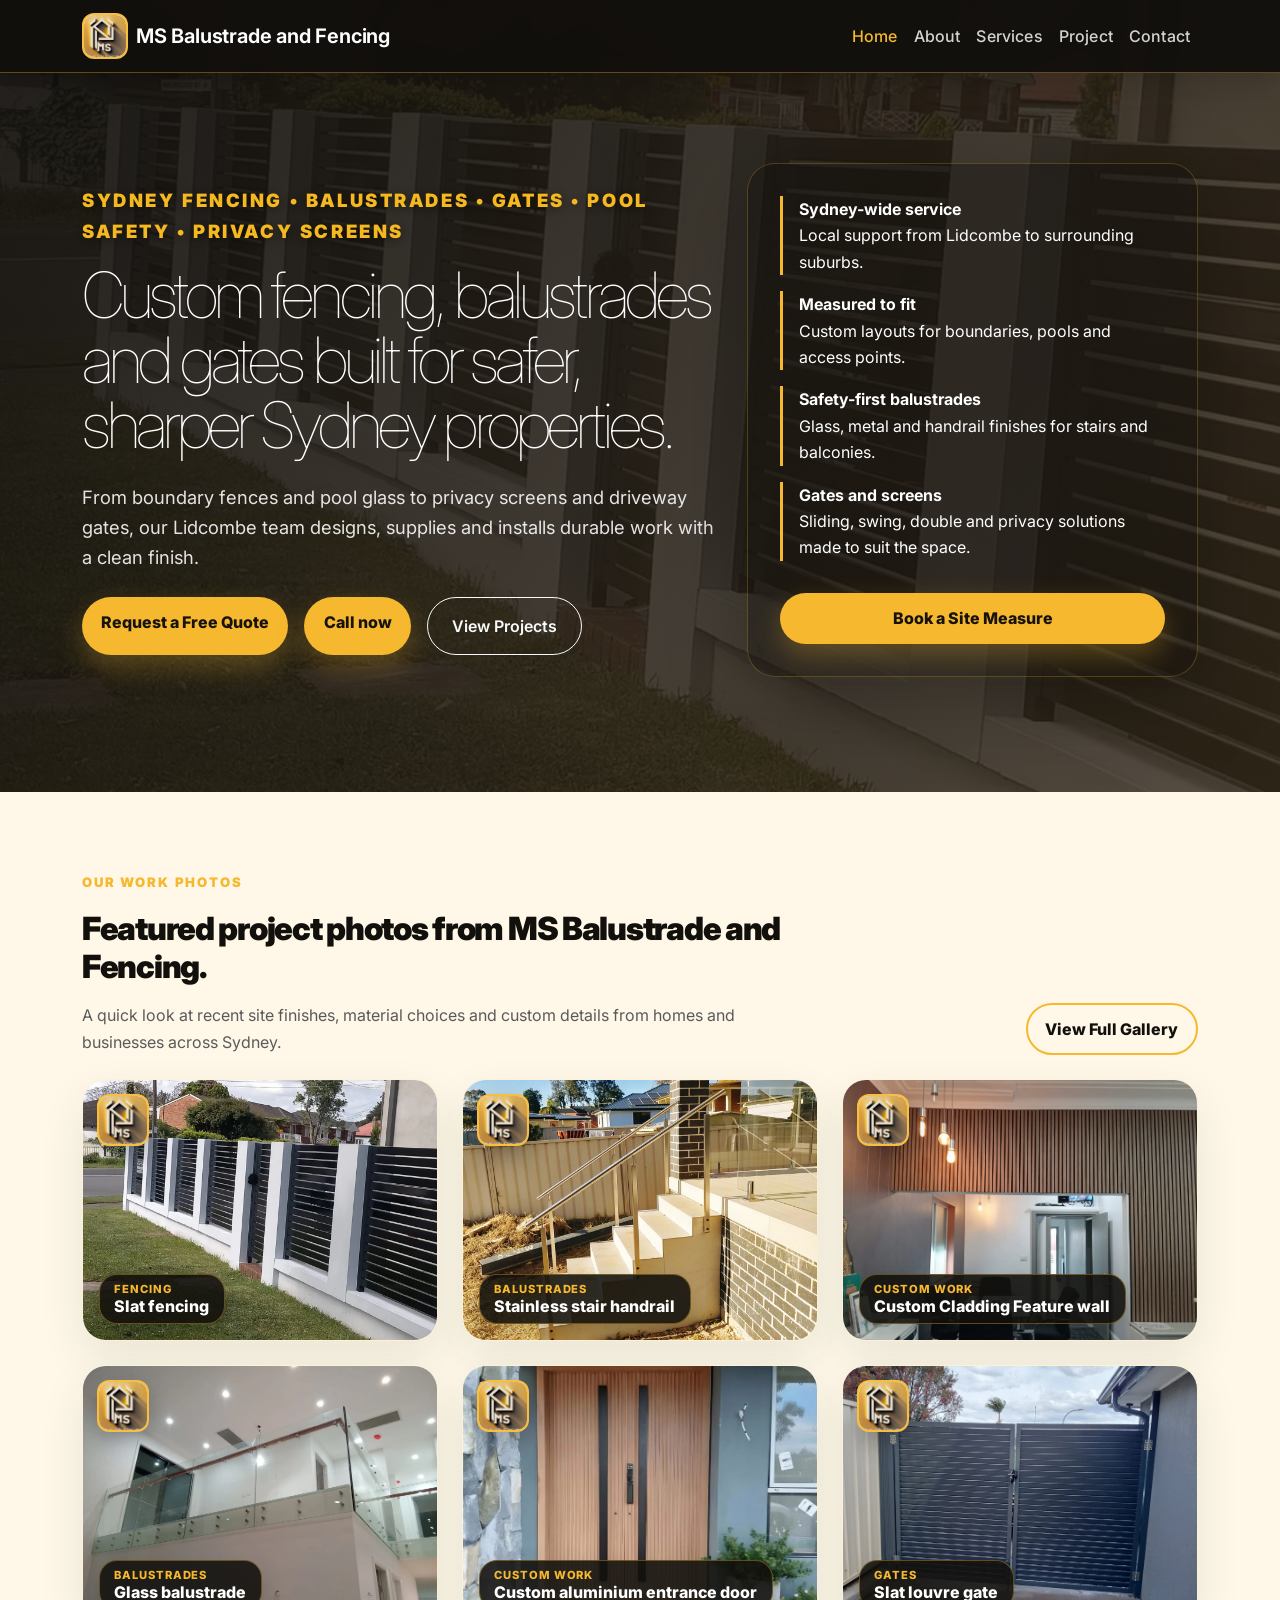
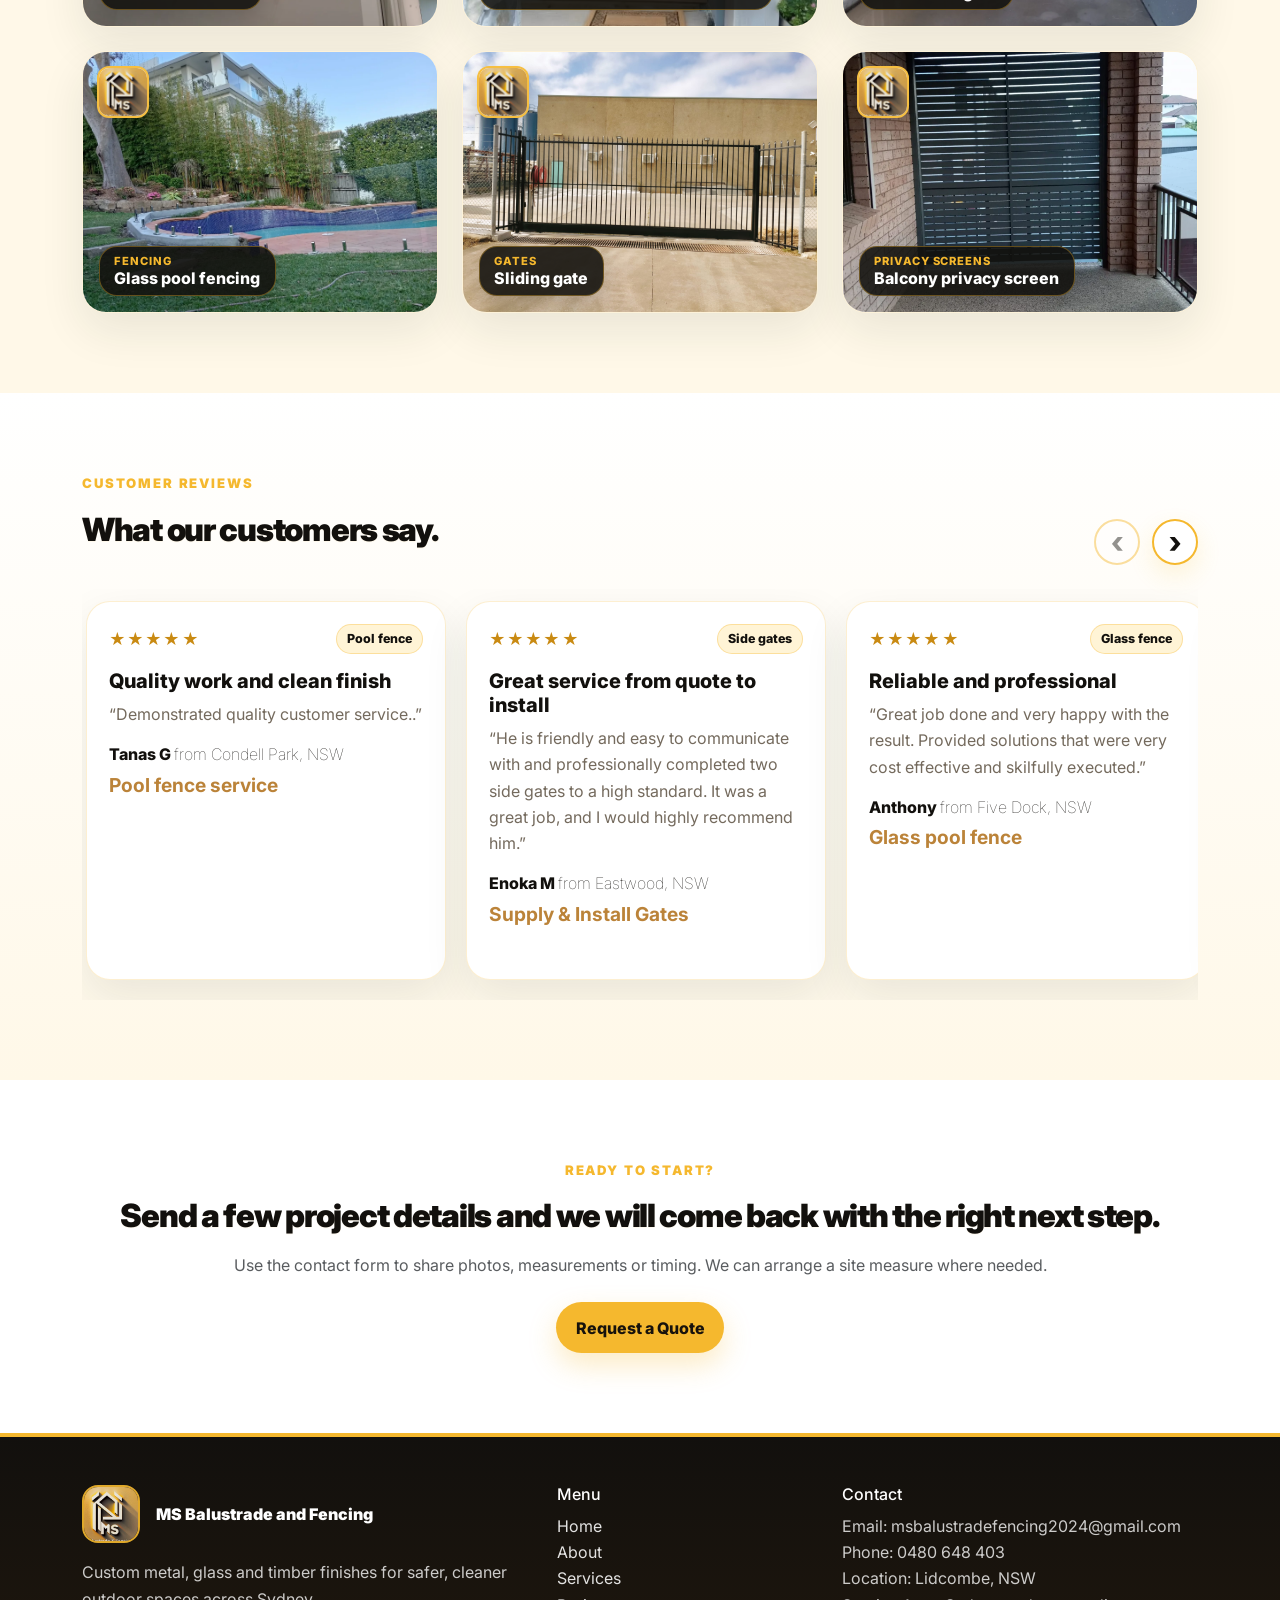
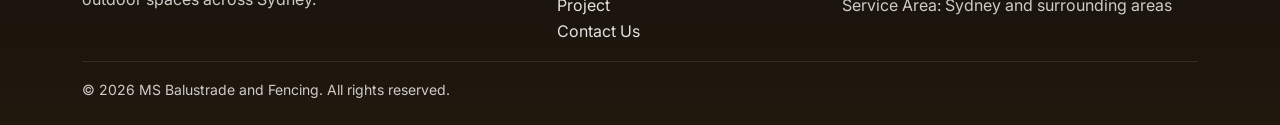
==== commit 131bf75b: "FIxed text" ====
--- a/index.html
+++ b/index.html
@@ -3,7 +3,7 @@
 <head>
     <meta charset="utf-8">
     <meta name="viewport" content="width=device-width, initial-scale=1">
-    <meta name="description" content="MS Balustrade and Fencing is based in Lidcombe, NSW, providing professional fencing, balustrades, gates, privacy screens, design and maintenance services across Sydney.">
+    <meta name="description" content="Sydney fencing, balustrade and gate specialists based in Lidcombe, NSW. Custom pool fencing, privacy screens, repairs and clean installations for homes and businesses.">
     <title>MS Balustrade and Fencing | Fencing, Balustrades & Gates</title>
     <link href="https://cdn.jsdelivr.net/npm/bootstrap@5.3.3/dist/css/bootstrap.min.css" rel="stylesheet">
     <link rel="preconnect" href="https://fonts.googleapis.com">
@@ -40,26 +40,25 @@
                 <div class="col-lg-7">
                     <p class="kicker hero-kicker mb-3"
                        style="color: #f6b81f; text-shadow: 0 2px 8px rgba(0, 0, 0, 0.45);">
-                        Free quotation • Fencing • Balustrades • Gates • Pool Fencing • Privacy Screens
+                        Sydney fencing • Balustrades • Gates • Pool safety • Privacy screens
                     </p>
-                    <h1 class="mb-4">High-quality fencing and balustrade solutions built strong, safe and stylish.</h1>
+                    <h1 class="mb-4">Custom fencing, balustrades and gates built for safer, sharper Sydney properties.</h1>
                     <p class="mb-4">
-                        MS Balustrade and Fencing is based in Lidcombe, NSW, providing high-quality, durable and stylish fencing and balustrade solutions for residential and commercial properties across Sydney. 
-                        We provide free quotation and expert installation.
+                        From boundary fences and pool glass to privacy screens and driveway gates, our Lidcombe team designs, supplies and installs durable work with a clean finish.
                     </p>
                     <div class="d-flex flex-wrap gap-3">
-                        <a href="contact.html" class="btn btn-brand">Request Free Quotation</a>
+                        <a href="contact.html" class="btn btn-brand">Request a Free Quote</a>
                         <a href="tel:0480648403" class="btn btn-brand">Call now</a>
-                        <a href="about.html" class="btn btn-outline-light rounded-pill nav-cta-secondary px-4 py-3">Learn About Us</a>
+                        <a href="project.html" class="btn btn-outline-light rounded-pill nav-cta-secondary px-4 py-3">View Projects</a>
                     </div>
                 </div>
                 <div class="col-lg-5">
                     <div class="hero-card">
-                        <div class="hero-stat"><strong>Lidcombe, NSW based</strong><br><span>Servicing Sydney and surrounding areas.</span></div>
-                        <div class="hero-stat"><strong>Custom designs</strong><br><span>Any fencing, security fencing and pool fencing.</span></div>
-                        <div class="hero-stat"><strong>Balustrades</strong><br><span>Safe, stylish and compliant finishes.</span></div>
-                        <div class="hero-stat"><strong>Gates, pool fencing & privacy screens</strong><br><span>Swing gates, double gates, sliding gates and more.</span></div>
-                        <a href="contact.html" class="btn btn-brand w-100 mt-3">Free Measure & Quote</a>
+                        <div class="hero-stat"><strong>Sydney-wide service</strong><br><span>Local support from Lidcombe to surrounding suburbs.</span></div>
+                        <div class="hero-stat"><strong>Measured to fit</strong><br><span>Custom layouts for boundaries, pools and access points.</span></div>
+                        <div class="hero-stat"><strong>Safety-first balustrades</strong><br><span>Glass, metal and handrail finishes for stairs and balconies.</span></div>
+                        <div class="hero-stat"><strong>Gates and screens</strong><br><span>Sliding, swing, double and privacy solutions made to suit the space.</span></div>
+                        <a href="contact.html" class="btn btn-brand w-100 mt-3">Book a Site Measure</a>
                     </div>
                 </div>
             </div>
@@ -72,7 +71,7 @@
                 <div class="col-lg-8">
                     <p class="kicker">Our work photos</p>
                     <h2 class="section-title mb-3">Featured project photos from MS Balustrade and Fencing.</h2>
-                    <p class="text-muted mb-0">See examples of our fencing, balustrades, gates, pool fencing, privacy screens and custom work. We provide free quotation for new projects.</p>
+                    <p class="text-muted mb-0">A quick look at recent site finishes, material choices and custom details from homes and businesses across Sydney.</p>
                 </div>
                 <div class="col-lg-4 text-lg-end mt-3 mt-lg-0">
                     <a href="project.html" class="btn btn-outline-brand">View Full Gallery</a>
@@ -146,102 +145,6 @@
         </div>
     </section>
 
-    <section class="section-padding">
-        <div class="container">
-            <div class="row g-4 align-items-center">
-                <div class="col-lg-6">
-                    <p class="kicker">About us</p>
-                    <h2 class="section-title mb-3">Reliable craftsmanship from Lidcombe, NSW for homes and businesses.</h2>
-                    <p class="text-muted">
-                        MS Balustrade and Fencing is based in Lidcombe, NSW and provides high-quality, durable and stylish fencing and balustrade solutions
-                        for residential and commercial properties across Sydney and surrounding areas. We specialize in custom designs and expert installation that meet safety 
-                        standards while enhancing the look of your home or business.
-                    </p>
-                    <p class="fw-bold mb-0">We provide free quotation and free measure for your project.</p>
-                    <ul class="check-list mt-4">
-                        <li>Custom balustrades, pool fencing and all types of fencing</li>
-                        <li>Security fencing, swing gates, double gates and sliding gates</li>
-                        <li>Privacy screens, repairs, maintenance and custom designs</li>
-                        <li>Reliable service, attention to detail and superior craftsmanship</li>
-                    </ul>
-                </div>
-                <div class="col-lg-6">
-                    <div class="row g-3">
-                        <div class="col-sm-6">
-                            <div class="feature-card p-4">
-                                <div class="icon mb-3">⚒</div>
-                                <h5>Strong build</h5>
-                                <p class="text-muted mb-0">Built with durable materials and superior craftsmanship.</p>
-                            </div>
-                        </div>
-                        <div class="col-sm-6">
-                            <div class="feature-card p-4">
-                                <div class="icon mb-3">📐</div>
-                                <h5>Custom design</h5>
-                                <p class="text-muted mb-0">Custom designs made to suit your property, safety needs and budget.</p>
-                            </div>
-                        </div>
-                        <div class="col-sm-6">
-                            <div class="feature-card p-4">
-                                <div class="icon mb-3">🛡</div>
-                                <h5>Privacy & safety</h5>
-                                <p class="text-muted mb-0">Improve security, privacy and peace of mind.</p>
-                            </div>
-                        </div>
-                        <div class="col-sm-6">
-                            <div class="feature-card p-4">
-                                <div class="icon mb-3">✅</div>
-                                <h5>Clean finish</h5>
-                                <p class="text-muted mb-0">Neat, efficient delivery with attention to every detail.</p>
-                            </div>
-                        </div>
-                    </div>
-                </div>
-            </div>
-        </div>
-    </section>
-
-
-    <section class="section-padding bg-soft">
-        <div class="container">
-            <div class="text-center mx-auto mb-5" style="max-width: 720px;">
-                <p class="kicker">What we do</p>
-                <h2 class="section-title">Fencing, balustrades, gates and more.</h2>
-                <p class="text-muted">Based in Lidcombe, NSW, we provide free quotation, design, supply, installation, repairs and maintenance across Sydney and surrounding areas.</p>
-            </div>
-            <div class="row g-4">
-                <div class="col-md-6 col-lg-3">
-                <div class="service-card p-4 bg-white">
-                    <div class="icon mb-3">▦</div>
-                    <h5>Fencing</h5>
-                    <p class="text-muted mb-0">Any fencing, including Colorbond, boundary, pool, security and commercial fencing.</p>
-                    </div>
-                </div>
-                <div class="col-md-6 col-lg-3">
-                    <div class="service-card p-4 bg-white">
-                        <div class="icon mb-3">≋</div>
-                        <h5>Balustrades</h5>
-                        <p class="text-muted mb-0">Custom balustrades for stairs, balconies, decks, pools and outdoor areas.</p>
-                    </div>
-                </div>
-                <div class="col-md-6 col-lg-3">
-                    <div class="service-card p-4 bg-white">
-                        <div class="icon mb-3">⌂</div>
-                        <h5>Gates</h5>
-                        <p class="text-muted mb-0">Any swing gate, double gate, sliding gate, side gate and driveway gate.</p>
-                    </div>
-                </div>
-                <div class="col-md-6 col-lg-3">
-                    <div class="service-card p-4 bg-white">
-                        <div class="icon mb-3">▤</div>
-                        <h5>Privacy Screens</h5>
-                        <p class="text-muted mb-0">Privacy screens that improve comfort, protection and visual appeal.</p>
-                    </div>
-                </div>
-            </div>
-        </div>
-    </section>
-
     <section class="section-padding reviews-section" id="reviews" data-static-reviews>
         <div class="container">
             <div class="row align-items-end mb-4">
@@ -261,43 +164,43 @@
                 <div class="reviews-track" id="staticReviewsTrack">
                     <!-- To add a new review: copy one <article class="review-card"> block, then change the name, service and review text. -->
                     <article class="review-card">
-                        <div class="review-top"><span class="stars">★★★★★</span><span class="review-pill">Customer Review</span></div>
+                        <div class="review-top"><span class="stars">★★★★★</span><span class="review-pill">Pool fence</span></div>
                         <h5>Quality work and clean finish</h5>
                         <p>“Demonstrated quality customer service..”</p>
                         <div class="review-author">Tanas G <span style="font-weight:100 !important">from Condell Park, NSW</span></div>
-                        <div class="review-service">Pool Fencing</div>
-                    </article>
-                    <article class="review-card">
-                        <div class="review-top"><span class="stars">★★★★★</span><span class="review-pill">Customer Review</span></div>
+                        <div class="review-service">Pool fence service</div>
+                    </article>
+                    <article class="review-card">
+                        <div class="review-top"><span class="stars">★★★★★</span><span class="review-pill">Side gates</span></div>
                         <h5>Great service from quote to install</h5>
                         <p>“He is friendly and easy to communicate with and professionally completed two side gates to a high standard. It was a great job, and I would highly recommend him.”</p>
                         <div class="review-author">Enoka M <span style="font-weight:100 !important">from Eastwood, NSW</span></div>
                         <div class="review-service">Supply & Install Gates</div>
                     </article>
                     <article class="review-card">
-                        <div class="review-top"><span class="stars">★★★★★</span><span class="review-pill">Customer Review</span></div>
+                        <div class="review-top"><span class="stars">★★★★★</span><span class="review-pill">Glass fence</span></div>
                         <h5>Reliable and professional</h5>
                         <p>“Great job done and very happy with the result. Provided solutions that were very cost effective and skilfully executed.”</p>
                         <div class="review-author">Anthony <span style="font-weight:100 !important">from Five Dock, NSW</span></div>
-                        <div class="review-service">Glass Pool Fencing</div>
-                    </article>
-                    <article class="review-card">
-                        <div class="review-top"><span class="stars">★★★★★</span><span class="review-pill">Customer Review</span></div>
+                        <div class="review-service">Glass pool fence</div>
+                    </article>
+                    <article class="review-card">
+                        <div class="review-top"><span class="stars">★★★★★</span><span class="review-pill">Custom solution</span></div>
                         <h5>Excellent custom solution</h5>
                         <p>“Connected with MS Balustrade & Fencing and would recommend them.”</p>
                         <div class="review-author">Mahbub P <span style="font-weight:100 !important">from Glenhaven, NSW</span></div>
-                        <div class="review-service">Pool Fencing</div>
-                    </article>
-                    <article class="review-card">
-                        <div class="review-top"><span class="stars">★★★★★</span><span class="review-pill">Customer Review</span></div>
-                        <h5>Highly recommended</h5>
+                        <div class="review-service">Pool fence advice</div>
+                    </article>
+                    <article class="review-card">
+                        <div class="review-top"><span class="stars">★★★★★</span><span class="review-pill">New gate</span></div>
+                        <h5>Beautiful new gate</h5>
                         <p>“He did the great job. My new gate looks beautiful Thankyou.”</p>
                         <div class="review-author">Zulqarnan H <span style="font-weight:100 !important">from Claremont Meadows, NSW</span></div>
                         <div class="review-service">Fencing</div>
                     </article>
                     <article class="review-card">
-                        <div class="review-top"><span class="stars">★★★★★</span><span class="review-pill">Customer Review</span></div>
-                        <h5>Highly recommended</h5>
+                        <div class="review-top"><span class="stars">★★★★★</span><span class="review-pill">Pool upgrade</span></div>
+                        <h5>Professional pool fence upgrade</h5>
                         <p>
                             “What an amazing job they did replacing our metal pool fence to glass. So professional,
                             kept to timeline and very competitive in pricing. Highly recommend this company and will absolutely use them again.”
@@ -306,15 +209,15 @@
                         <div class="review-service">Glass Fencing</div>
                     </article>
                     <article class="review-card">
-                        <div class="review-top"><span class="stars">★★★★★</span><span class="review-pill">Customer Review</span></div>
-                        <h5>Highly recommended</h5>
+                        <div class="review-top"><span class="stars">★★★★★</span><span class="review-pill">Pool safety</span></div>
+                        <h5>Finished as expected</h5>
                         <p>“He has completed as expected and I am recommend strongly.”</p>
                         <div class="review-author">Alex <span style="font-weight:100 !important">from Baulkham Hills, NSW</span></div>
-                        <div class="review-service">Pool Fencing</div>
-                    </article>
-                    <article class="review-card">
-                        <div class="review-top"><span class="stars">★★★★★</span><span class="review-pill">Customer Review</span></div>
-                        <h5>Highly recommended</h5>
+                        <div class="review-service">Pool safety fence</div>
+                    </article>
+                    <article class="review-card">
+                        <div class="review-top"><span class="stars">★★★★★</span><span class="review-pill">Garden gate</span></div>
+                        <h5>Clear plan before build</h5>
                         <p>“Good job, recommend this one. Provided digital drawing plan before the job.”</p>
                         <div class="review-author">Jason <span style="font-weight:100 !important">from Mount Colah, NSW</span></div>
                         <div class="review-service">Garden Gates</div>
@@ -326,9 +229,9 @@
     <section class="section-padding">
         <div class="container text-center">
             <p class="kicker">Ready to start?</p>
-            <h2 class="section-title mb-3">Tell us what you need and we’ll get back to you with a free quotation.</h2>
-            <p class="text-muted mb-4">Send your details through the contact form and our Lidcombe, NSW based team will contact you to arrange a free measure and quote.</p>
-            <a href="contact.html" class="btn btn-brand">Request Free Quotation</a>
+            <h2 class="section-title mb-3">Send a few project details and we will come back with the right next step.</h2>
+            <p class="text-muted mb-4">Use the contact form to share photos, measurements or timing. We can arrange a site measure where needed.</p>
+            <a href="contact.html" class="btn btn-brand">Request a Quote</a>
         </div>
     </section>
 
@@ -350,15 +253,15 @@
                         <img src="assets/ms-logo.jpeg" alt="MS Balustrade and Fencing logo" class="footer-logo">
                         <div class="footer-brand">MS Balustrade and Fencing</div>
                     </div>
-                    <p>Professional fencing, balustrades, gates and privacy screen services.</p>
+                    <p>Custom metal, glass and timber finishes for safer, cleaner outdoor spaces across Sydney.</p>
                 </div>
                 <div class="col-md-3">
                     <h6 class="text-white">Menu</h6>
                     <a href="index.html">Home</a><br>
-                    <a href="about.html">AboutUs</a><br>
+                    <a href="about.html">About</a><br>
                     <a href="services.html">Services</a><br>
                     <a href="project.html">Project</a><br>
-                    <a href="contact.html">ContactUs</a>
+                    <a href="contact.html">Contact Us</a>
                 </div>
                 <div class="col-md-4">
                     <h6 class="text-white">Contact</h6>
--- a/style.css
+++ b/style.css
@@ -448,15 +448,23 @@
   color: var(--brand-dark);
 }
 
+.review-arrow:disabled {
+  opacity: .45;
+  cursor: not-allowed;
+  box-shadow: none;
+}
+
 .reviews-carousel {
   width: 100%;
   overflow-x: auto;
-  overflow-y: hidden;
+  overflow-y: visible;
   position: relative;
   scroll-behavior: smooth;
+  scroll-snap-type: x mandatory;
+  scroll-padding-inline: .25rem;
   scrollbar-width: none;
   -ms-overflow-style: none;
-  padding: .75rem 0 1.25rem;
+  padding: .75rem .25rem 1.25rem;
 }
 
 .reviews-carousel::-webkit-scrollbar {
@@ -488,10 +496,12 @@
   display: flex;
   gap: 1.25rem;
   width: max-content;
+  padding-right: .25rem;
 }
 
 .review-card {
   flex: 0 0 360px;
+  scroll-snap-align: start;
   min-height: 250px;
   background: #fff;
   border: 1px solid rgba(245, 184, 46, 0.22);
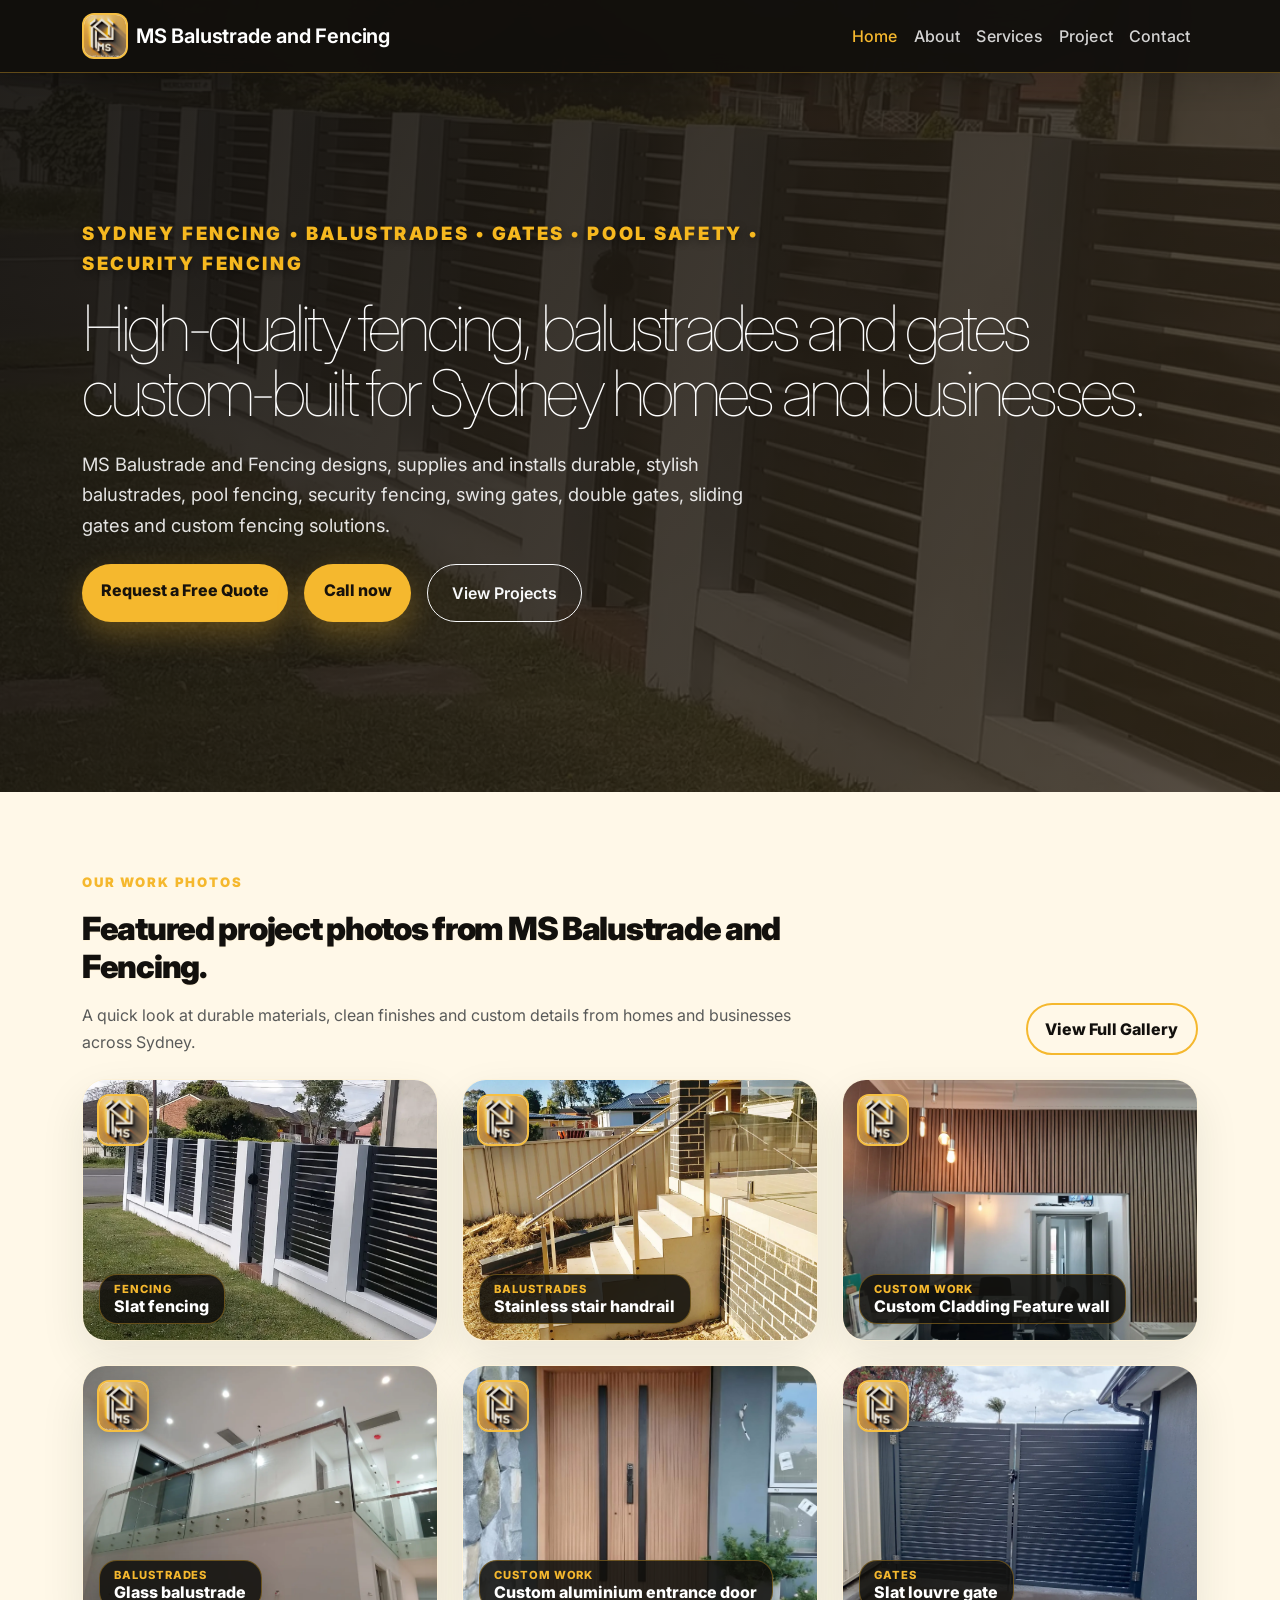
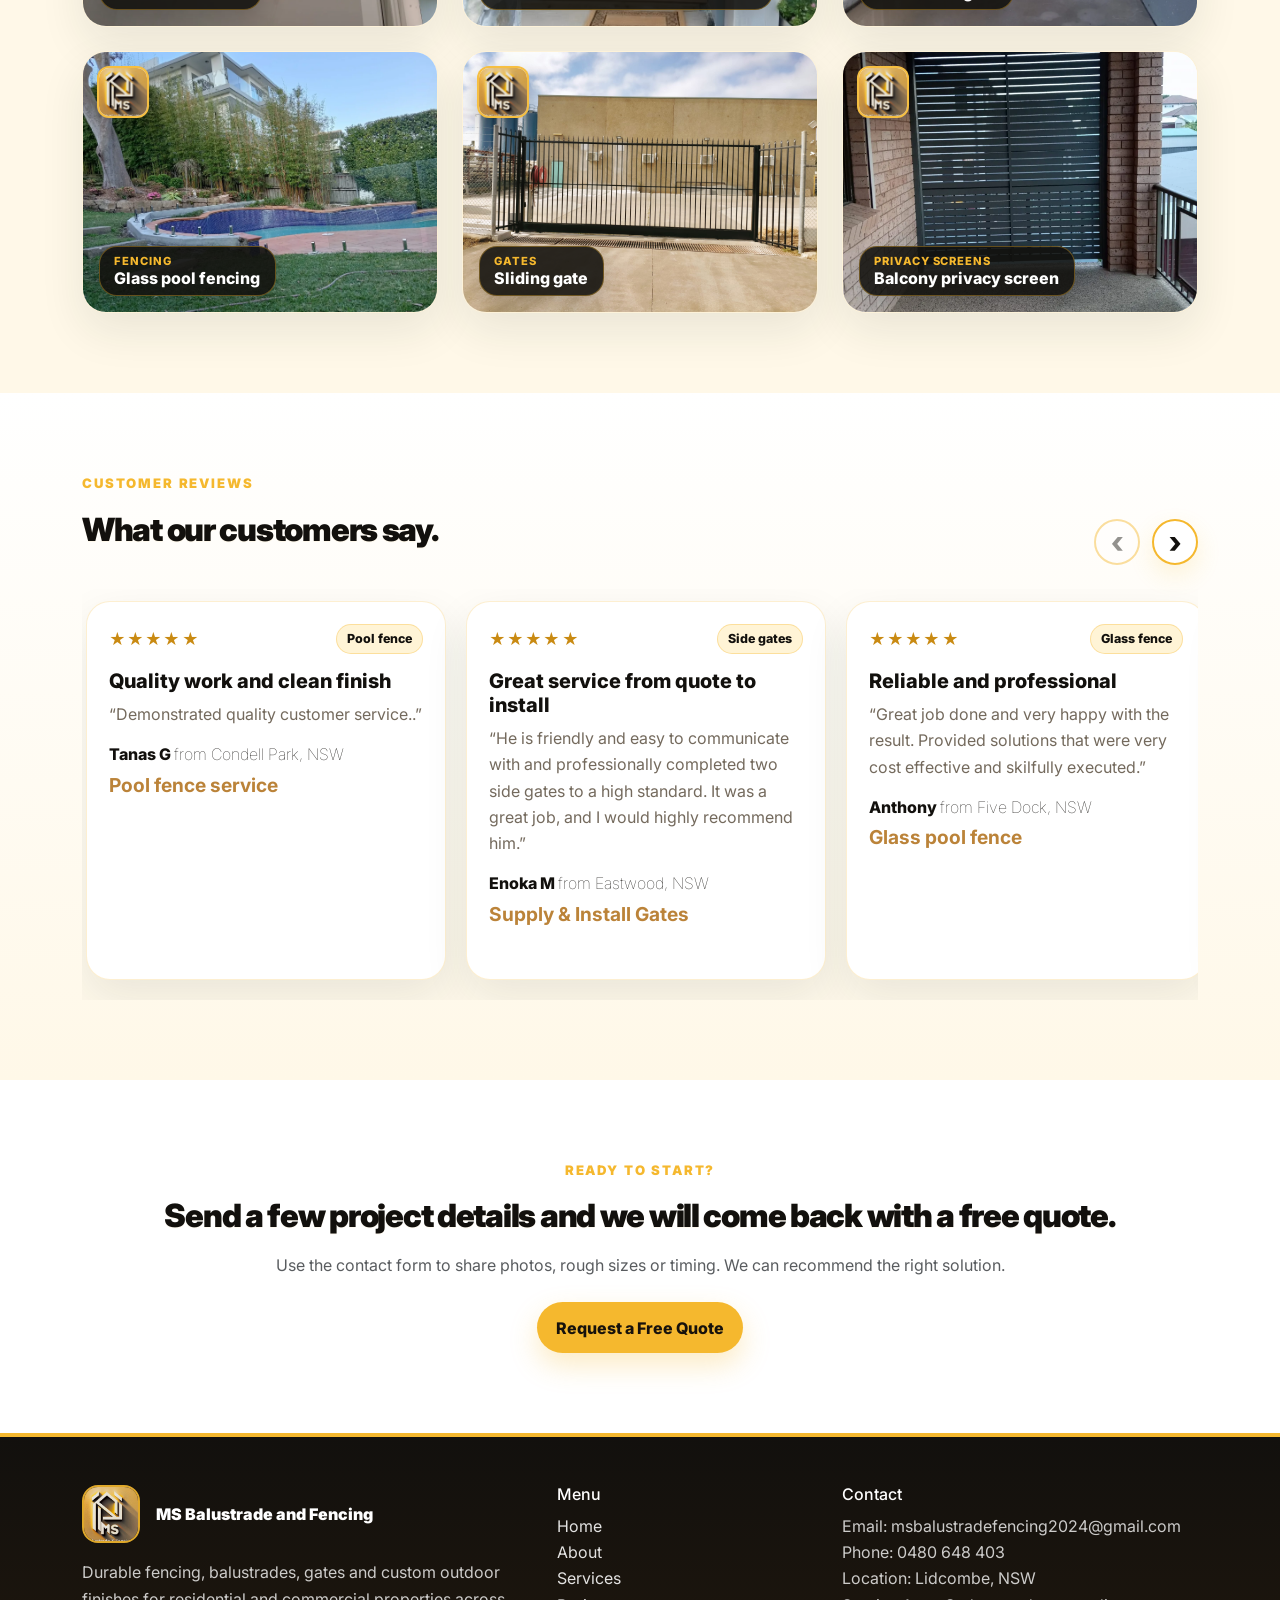
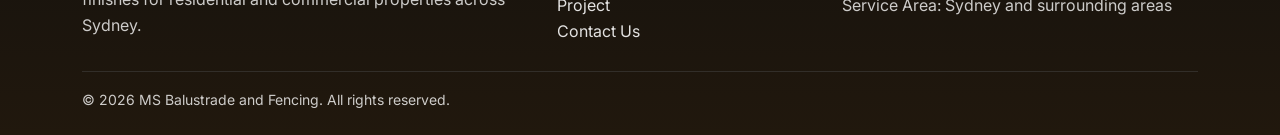
==== commit 81f2e59f: "Fixed website content" ====
--- a/index.html
+++ b/index.html
@@ -3,7 +3,7 @@
 <head>
     <meta charset="utf-8">
     <meta name="viewport" content="width=device-width, initial-scale=1">
-    <meta name="description" content="Sydney fencing, balustrade and gate specialists based in Lidcombe, NSW. Custom pool fencing, privacy screens, repairs and clean installations for homes and businesses.">
+    <meta name="description" content="High-quality fencing, balustrade and gate solutions across Sydney. Custom pool fencing, security fencing, swing gates, double gates, sliding gates and more.">
     <title>MS Balustrade and Fencing | Fencing, Balustrades & Gates</title>
     <link href="https://cdn.jsdelivr.net/npm/bootstrap@5.3.3/dist/css/bootstrap.min.css" rel="stylesheet">
     <link rel="preconnect" href="https://fonts.googleapis.com">
@@ -37,14 +37,14 @@
     <header class="hero">
         <div class="container">
             <div class="row align-items-center">
-                <div class="col-lg-7">
+                <div class="col-lg-12">
                     <p class="kicker hero-kicker mb-3"
                        style="color: #f6b81f; text-shadow: 0 2px 8px rgba(0, 0, 0, 0.45);">
-                        Sydney fencing • Balustrades • Gates • Pool safety • Privacy screens
+                        Sydney fencing • Balustrades • Gates • Pool safety • Security fencing
                     </p>
-                    <h1 class="mb-4">Custom fencing, balustrades and gates built for safer, sharper Sydney properties.</h1>
+                    <h1 class="mb-4">High-quality fencing, balustrades and gates custom-built for Sydney homes and businesses.</h1>
                     <p class="mb-4">
-                        From boundary fences and pool glass to privacy screens and driveway gates, our Lidcombe team designs, supplies and installs durable work with a clean finish.
+                        MS Balustrade and Fencing designs, supplies and installs durable, stylish balustrades, pool fencing, security fencing, swing gates, double gates, sliding gates and custom fencing solutions.
                     </p>
                     <div class="d-flex flex-wrap gap-3">
                         <a href="contact.html" class="btn btn-brand">Request a Free Quote</a>
@@ -52,15 +52,15 @@
                         <a href="project.html" class="btn btn-outline-light rounded-pill nav-cta-secondary px-4 py-3">View Projects</a>
                     </div>
                 </div>
-                <div class="col-lg-5">
+                <!--<div class="col-lg-5">
                     <div class="hero-card">
                         <div class="hero-stat"><strong>Sydney-wide service</strong><br><span>Local support from Lidcombe to surrounding suburbs.</span></div>
-                        <div class="hero-stat"><strong>Measured to fit</strong><br><span>Custom layouts for boundaries, pools and access points.</span></div>
-                        <div class="hero-stat"><strong>Safety-first balustrades</strong><br><span>Glass, metal and handrail finishes for stairs and balconies.</span></div>
-                        <div class="hero-stat"><strong>Gates and screens</strong><br><span>Sliding, swing, double and privacy solutions made to suit the space.</span></div>
-                        <a href="contact.html" class="btn btn-brand w-100 mt-3">Book a Site Measure</a>
-                    </div>
-                </div>
+                        <div class="hero-stat"><strong>Custom designs</strong><br><span>Custom layouts for boundaries, pools and access points.</span></div>
+                        <div class="hero-stat"><strong>Safety standards</strong><br><span>Balustrade, pool fencing and gate installs planned around safety and durability.</span></div>
+                        <div class="hero-stat"><strong>Expert installation</strong><br><span>Reliable service, superior craftsmanship and attention to detail.</span></div>
+                        <a href="contact.html" class="btn btn-brand w-100 mt-3">Request a Free Quote</a>
+                    </div>
+                </div>-->
             </div>
         </div>
     </header>
@@ -71,7 +71,7 @@
                 <div class="col-lg-8">
                     <p class="kicker">Our work photos</p>
                     <h2 class="section-title mb-3">Featured project photos from MS Balustrade and Fencing.</h2>
-                    <p class="text-muted mb-0">A quick look at recent site finishes, material choices and custom details from homes and businesses across Sydney.</p>
+                    <p class="text-muted mb-0">A quick look at durable materials, clean finishes and custom details from homes and businesses across Sydney.</p>
                 </div>
                 <div class="col-lg-4 text-lg-end mt-3 mt-lg-0">
                     <a href="project.html" class="btn btn-outline-brand">View Full Gallery</a>
@@ -229,9 +229,9 @@
     <section class="section-padding">
         <div class="container text-center">
             <p class="kicker">Ready to start?</p>
-            <h2 class="section-title mb-3">Send a few project details and we will come back with the right next step.</h2>
-            <p class="text-muted mb-4">Use the contact form to share photos, measurements or timing. We can arrange a site measure where needed.</p>
-            <a href="contact.html" class="btn btn-brand">Request a Quote</a>
+            <h2 class="section-title mb-3">Send a few project details and we will come back with a free quote.</h2>
+            <p class="text-muted mb-4">Use the contact form to share photos, rough sizes or timing. We can recommend the right solution.</p>
+            <a href="contact.html" class="btn btn-brand">Request a Free Quote</a>
         </div>
     </section>
 
@@ -253,7 +253,7 @@
                         <img src="assets/ms-logo.jpeg" alt="MS Balustrade and Fencing logo" class="footer-logo">
                         <div class="footer-brand">MS Balustrade and Fencing</div>
                     </div>
-                    <p>Custom metal, glass and timber finishes for safer, cleaner outdoor spaces across Sydney.</p>
+                    <p>Durable fencing, balustrades, gates and custom outdoor finishes for residential and commercial properties across Sydney.</p>
                 </div>
                 <div class="col-md-3">
                     <h6 class="text-white">Menu</h6>
--- a/style.css
+++ b/style.css
@@ -378,11 +378,55 @@
   box-shadow: 0 24px 80px rgba(0, 0, 0, 0.45);
 }
 
+.gallery-modal.fade .modal-dialog {
+  transform: scale(.88);
+  transition: transform .24s ease-out, opacity .24s ease-out;
+}
+
+.gallery-modal.show .modal-dialog {
+  transform: scale(1);
+}
+
 .gallery-modal-close {
   position: absolute;
   top: 14px;
   right: 14px;
   z-index: 5;
+}
+
+.gallery-modal-nav {
+  position: absolute;
+  top: 50%;
+  z-index: 4;
+  width: 52px;
+  height: 52px;
+  border: 1px solid rgba(245, 184, 46, 0.55);
+  border-radius: 50%;
+  background: rgba(18, 16, 13, 0.82);
+  color: #fff;
+  font-size: 2.4rem;
+  line-height: 1;
+  display: grid;
+  place-items: center;
+  transform: translateY(-50%);
+  box-shadow: 0 12px 32px rgba(0, 0, 0, 0.32);
+}
+
+.gallery-modal-nav:hover {
+  background: var(--accent);
+  color: var(--brand-dark);
+}
+
+.gallery-modal-nav[hidden] {
+  display: none !important;
+}
+
+.gallery-modal-prev {
+  left: 18px;
+}
+
+.gallery-modal-next {
+  right: 18px;
 }
 
 .gallery-modal-title {
@@ -400,6 +444,21 @@
   max-height: 78vh;
   object-fit: contain;
   background: #111;
+}
+
+.gallery-modal-img.is-zooming {
+  animation: galleryImageZoom .24s ease-out;
+}
+
+@keyframes galleryImageZoom {
+  from {
+    opacity: .55;
+    transform: scale(.92);
+  }
+  to {
+    opacity: 1;
+    transform: scale(1);
+  }
 }
 
 .quote-highlight {
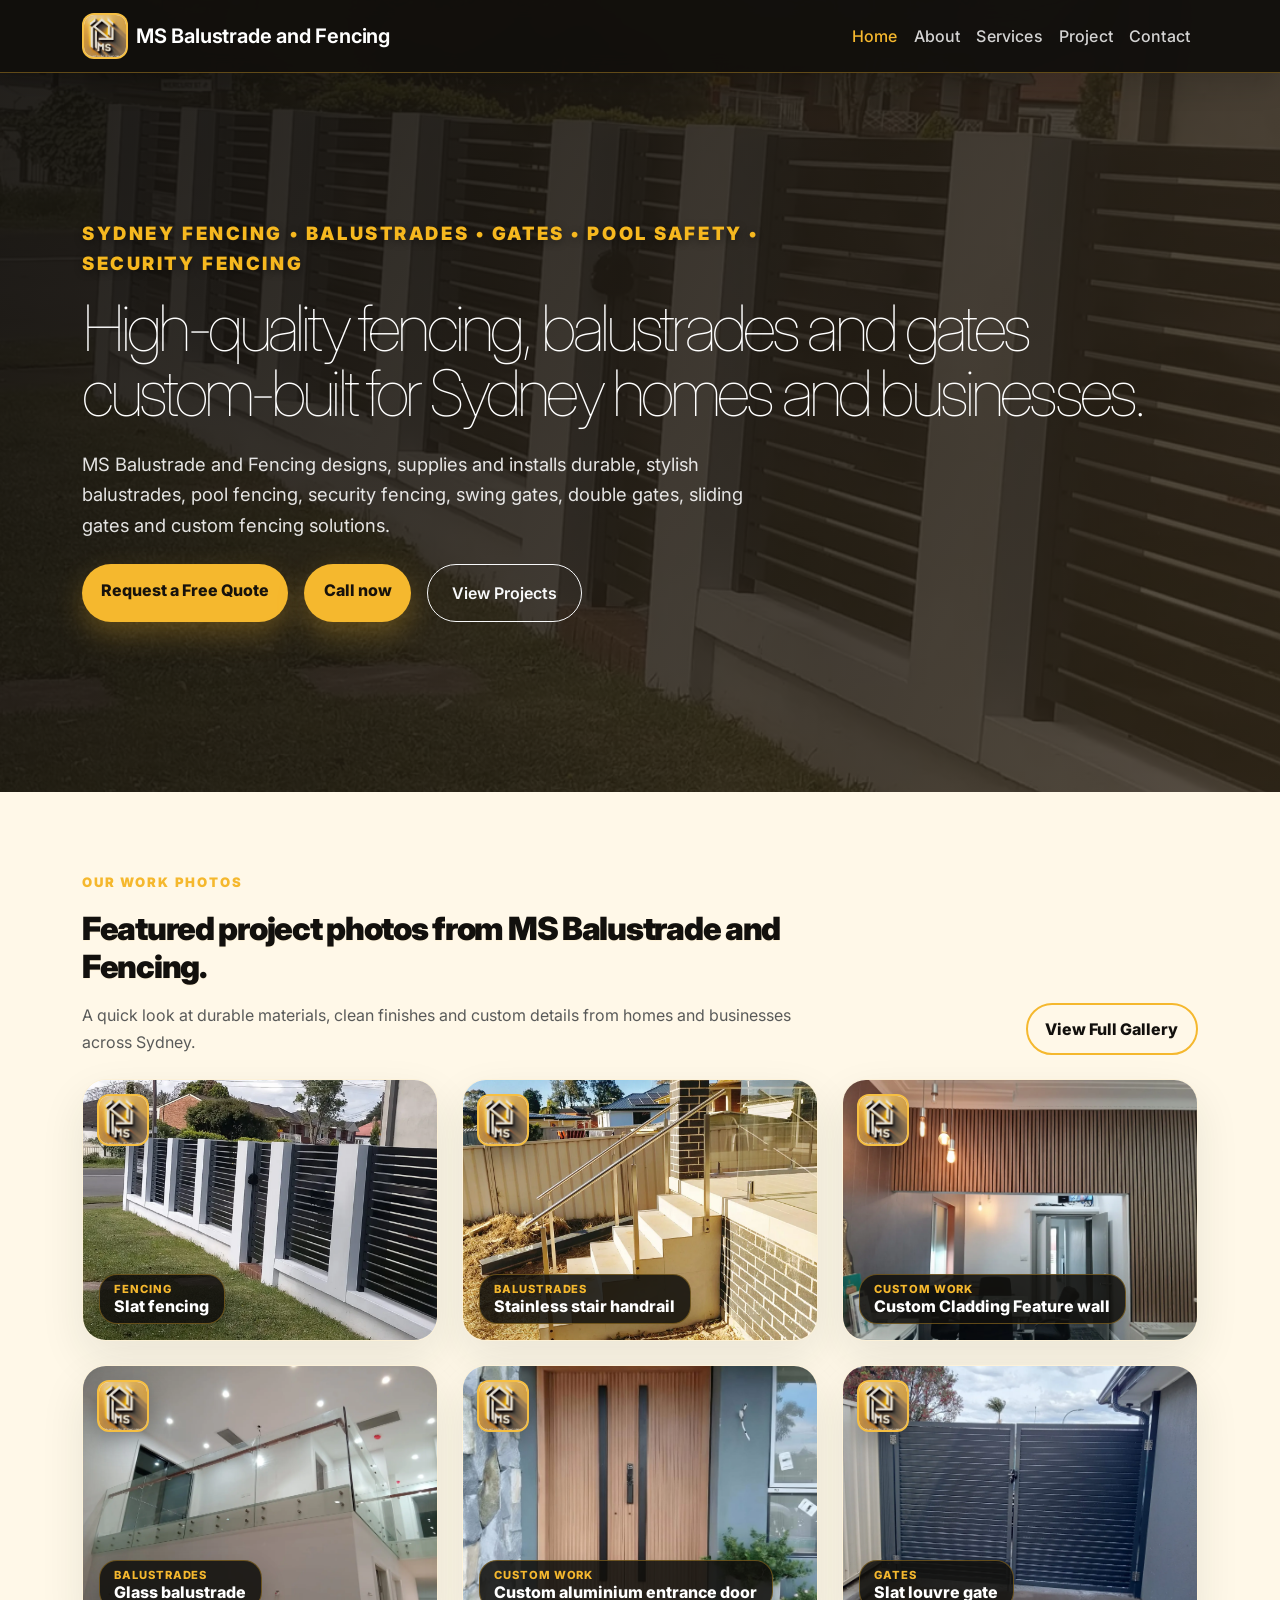
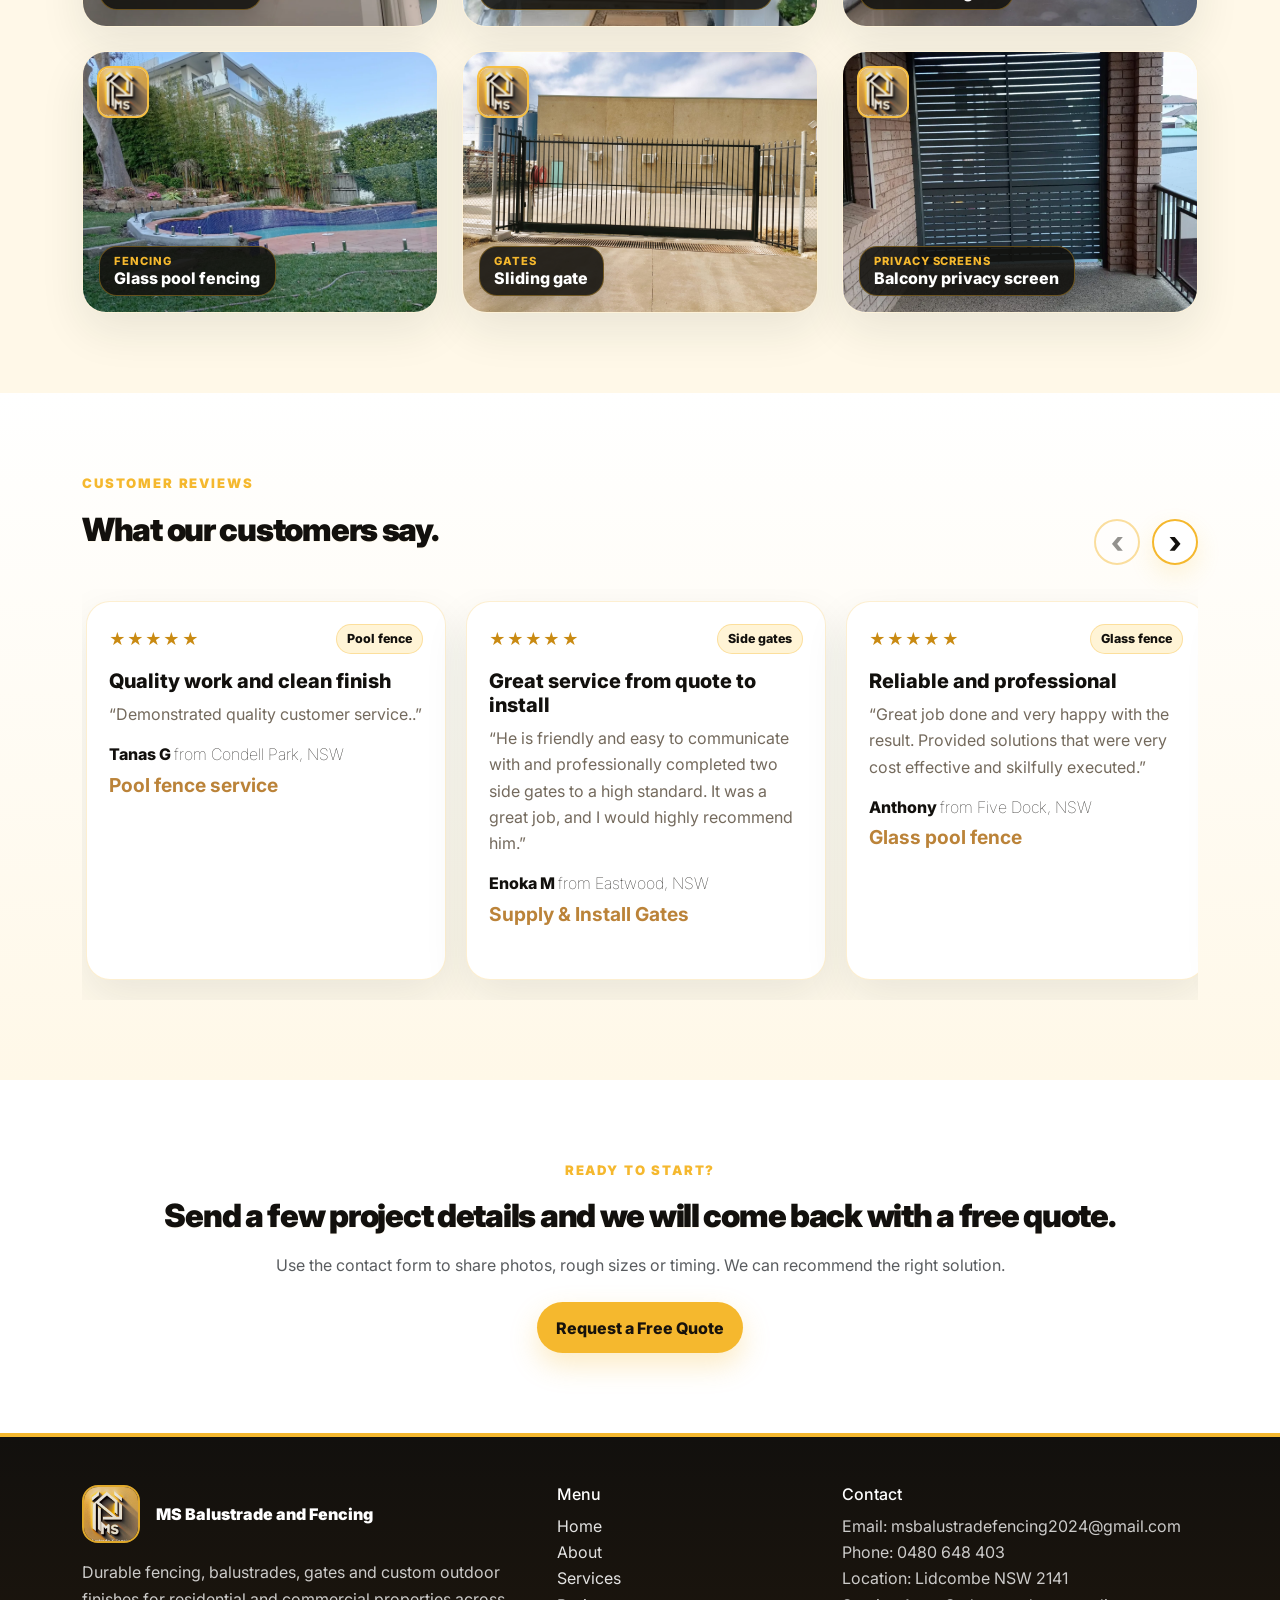
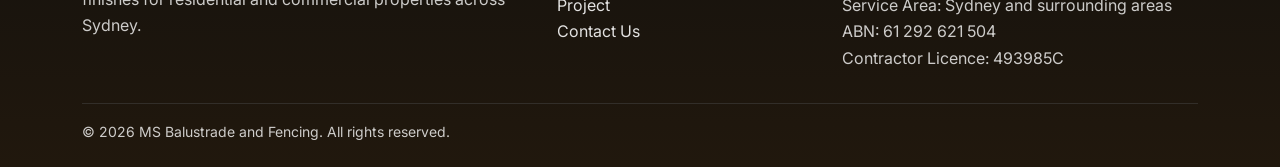
==== commit a08d54df: "Put license and ABN number" ====
--- a/index.html
+++ b/index.html
@@ -3,7 +3,7 @@
 <head>
     <meta charset="utf-8">
     <meta name="viewport" content="width=device-width, initial-scale=1">
-    <meta name="description" content="High-quality fencing, balustrade and gate solutions across Sydney. Custom pool fencing, security fencing, swing gates, double gates, sliding gates and more.">
+    <meta name="description" content="High-quality fencing, balustrade and gate solutions based in Lidcombe NSW 2141. Custom pool fencing, security fencing, swing gates, double gates, sliding gates and more.">
     <title>MS Balustrade and Fencing | Fencing, Balustrades & Gates</title>
     <link href="https://cdn.jsdelivr.net/npm/bootstrap@5.3.3/dist/css/bootstrap.min.css" rel="stylesheet">
     <link rel="preconnect" href="https://fonts.googleapis.com">
@@ -54,7 +54,7 @@
                 </div>
                 <!--<div class="col-lg-5">
                     <div class="hero-card">
-                        <div class="hero-stat"><strong>Sydney-wide service</strong><br><span>Local support from Lidcombe to surrounding suburbs.</span></div>
+                        <div class="hero-stat"><strong>Sydney-wide service</strong><br><span>Based in Lidcombe NSW 2141 and servicing surrounding suburbs.</span></div>
                         <div class="hero-stat"><strong>Custom designs</strong><br><span>Custom layouts for boundaries, pools and access points.</span></div>
                         <div class="hero-stat"><strong>Safety standards</strong><br><span>Balustrade, pool fencing and gate installs planned around safety and durability.</span></div>
                         <div class="hero-stat"><strong>Expert installation</strong><br><span>Reliable service, superior craftsmanship and attention to detail.</span></div>
@@ -265,7 +265,7 @@
                 </div>
                 <div class="col-md-4">
                     <h6 class="text-white">Contact</h6>
-                    <p>Email: msbalustradefencing2024@gmail.com<br>Phone: 0480 648 403<br>Location: Lidcombe, NSW<br>Service Area: Sydney and surrounding areas</p>
+                    <p>Email: msbalustradefencing2024@gmail.com<br>Phone: 0480 648 403<br>Location: Lidcombe NSW 2141<br>Service Area: Sydney and surrounding areas<br>ABN: 61 292 621 504<br>Contractor Licence: 493985C</p>
                 </div>
             </div>
             <hr class="border-secondary">
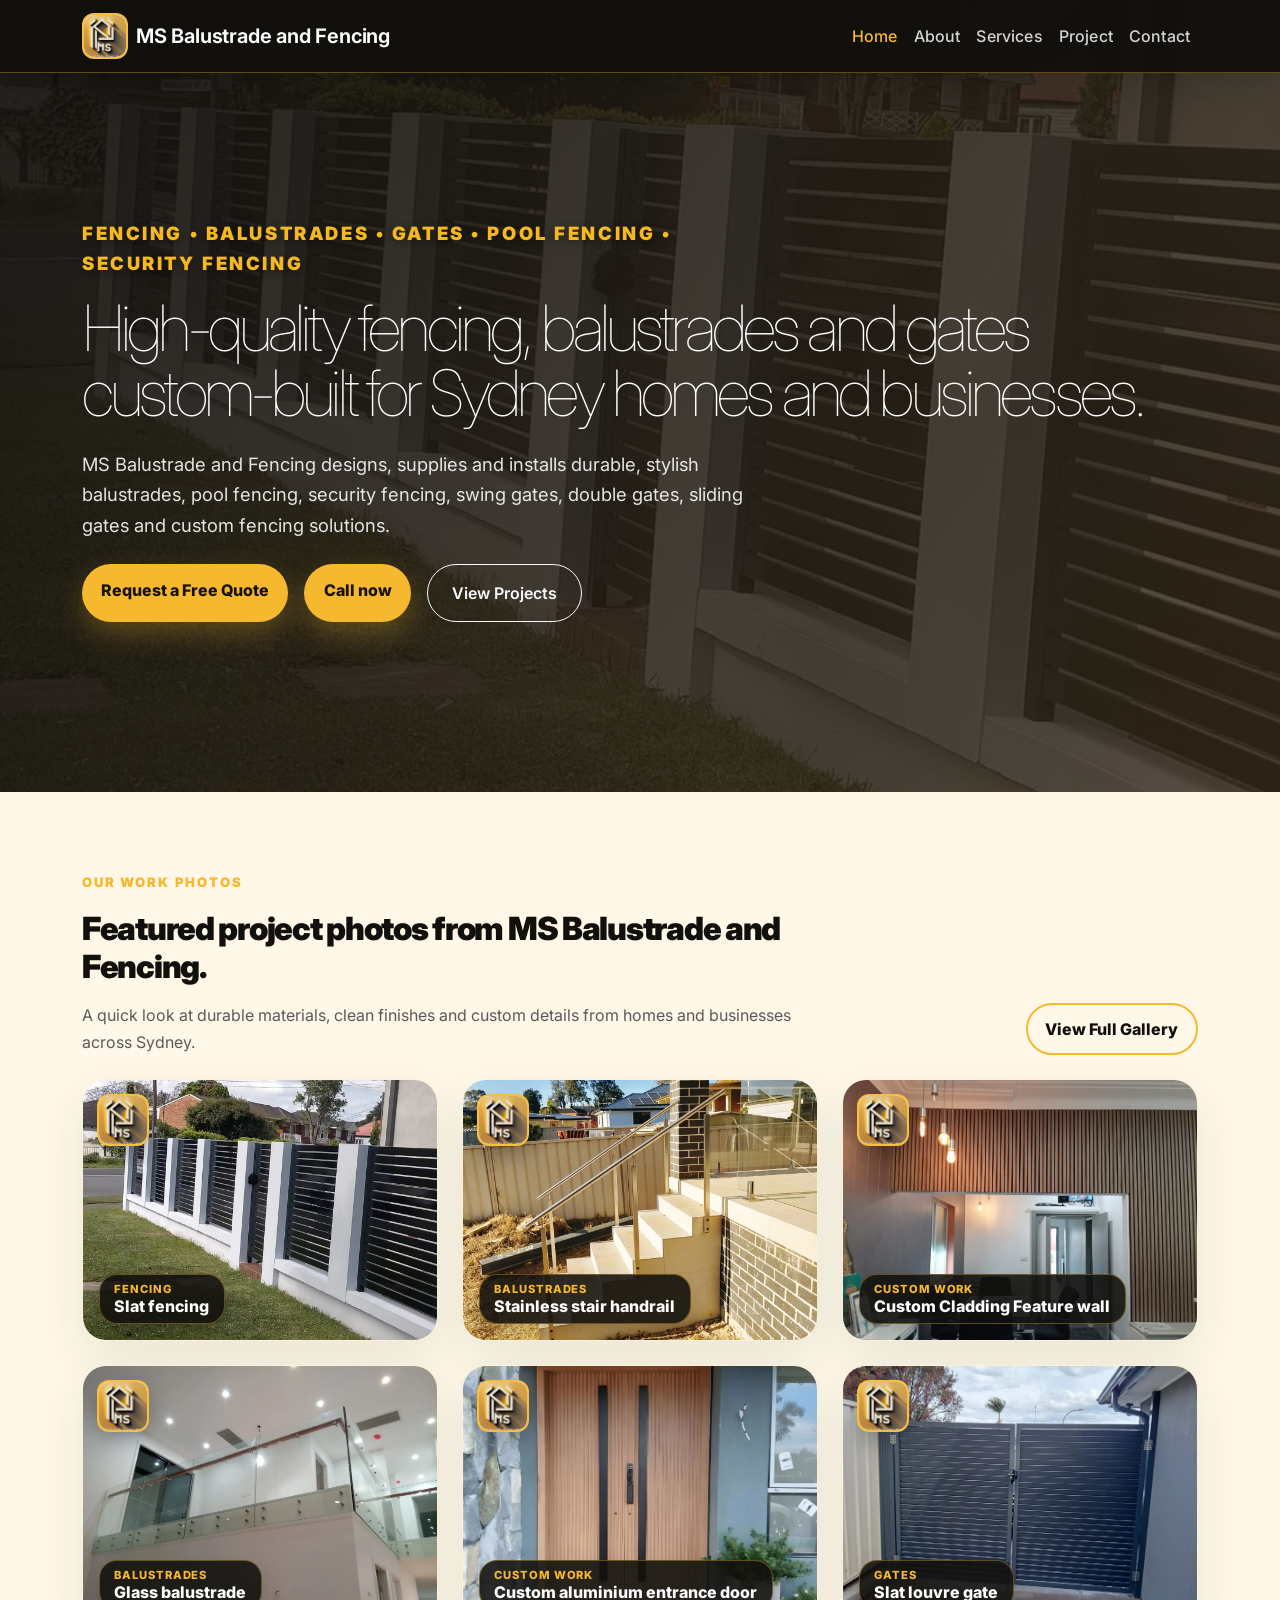
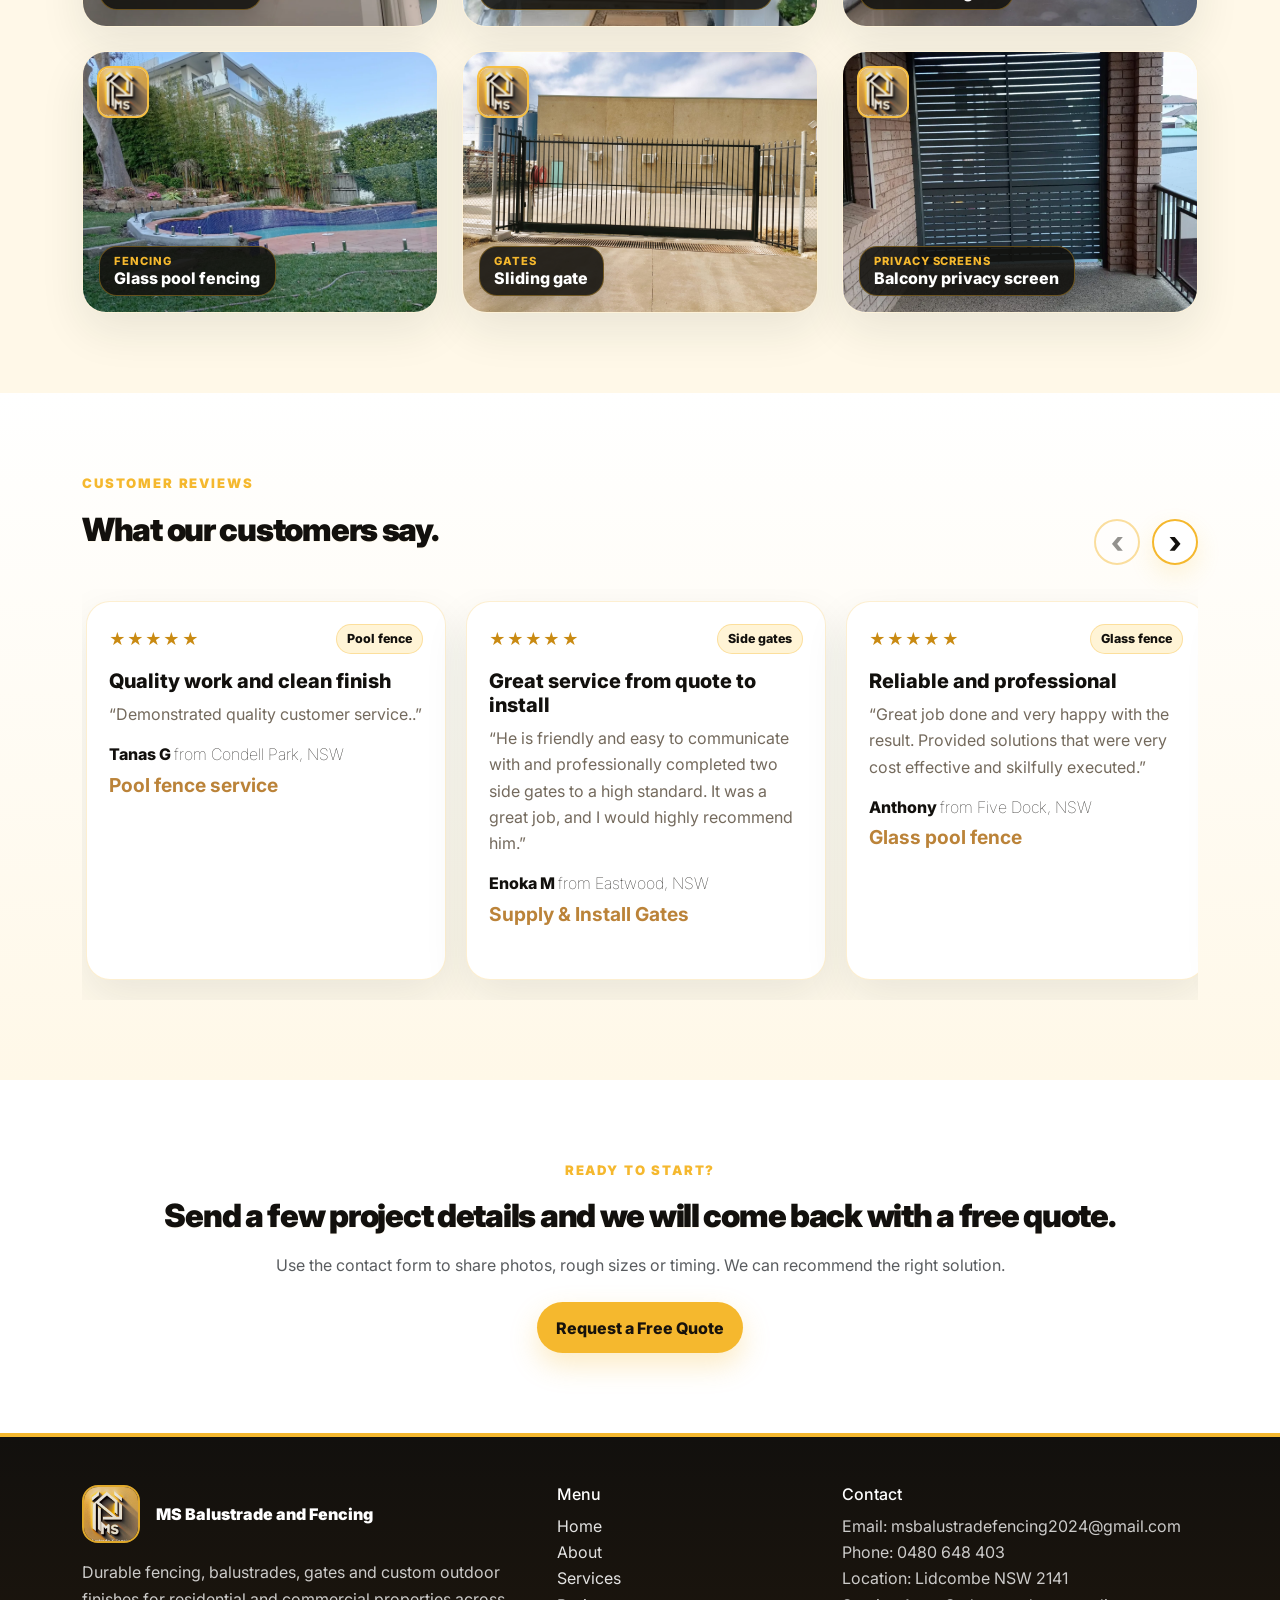
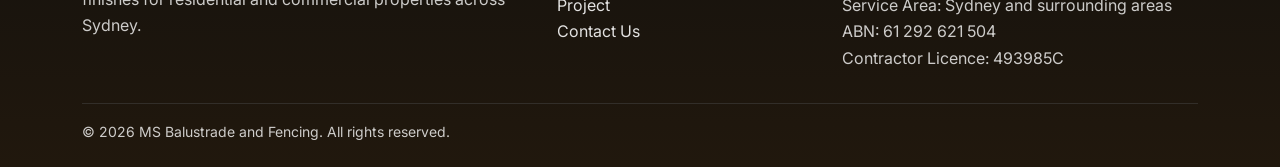
==== commit 6fb82e11: "Fixed name" ====
--- a/index.html
+++ b/index.html
@@ -40,7 +40,7 @@
                 <div class="col-lg-12">
                     <p class="kicker hero-kicker mb-3"
                        style="color: #f6b81f; text-shadow: 0 2px 8px rgba(0, 0, 0, 0.45);">
-                        Sydney fencing • Balustrades • Gates • Pool safety • Security fencing
+                        Fencing • Balustrades • Gates • Pool fencing • Security fencing
                     </p>
                     <h1 class="mb-4">High-quality fencing, balustrades and gates custom-built for Sydney homes and businesses.</h1>
                     <p class="mb-4">
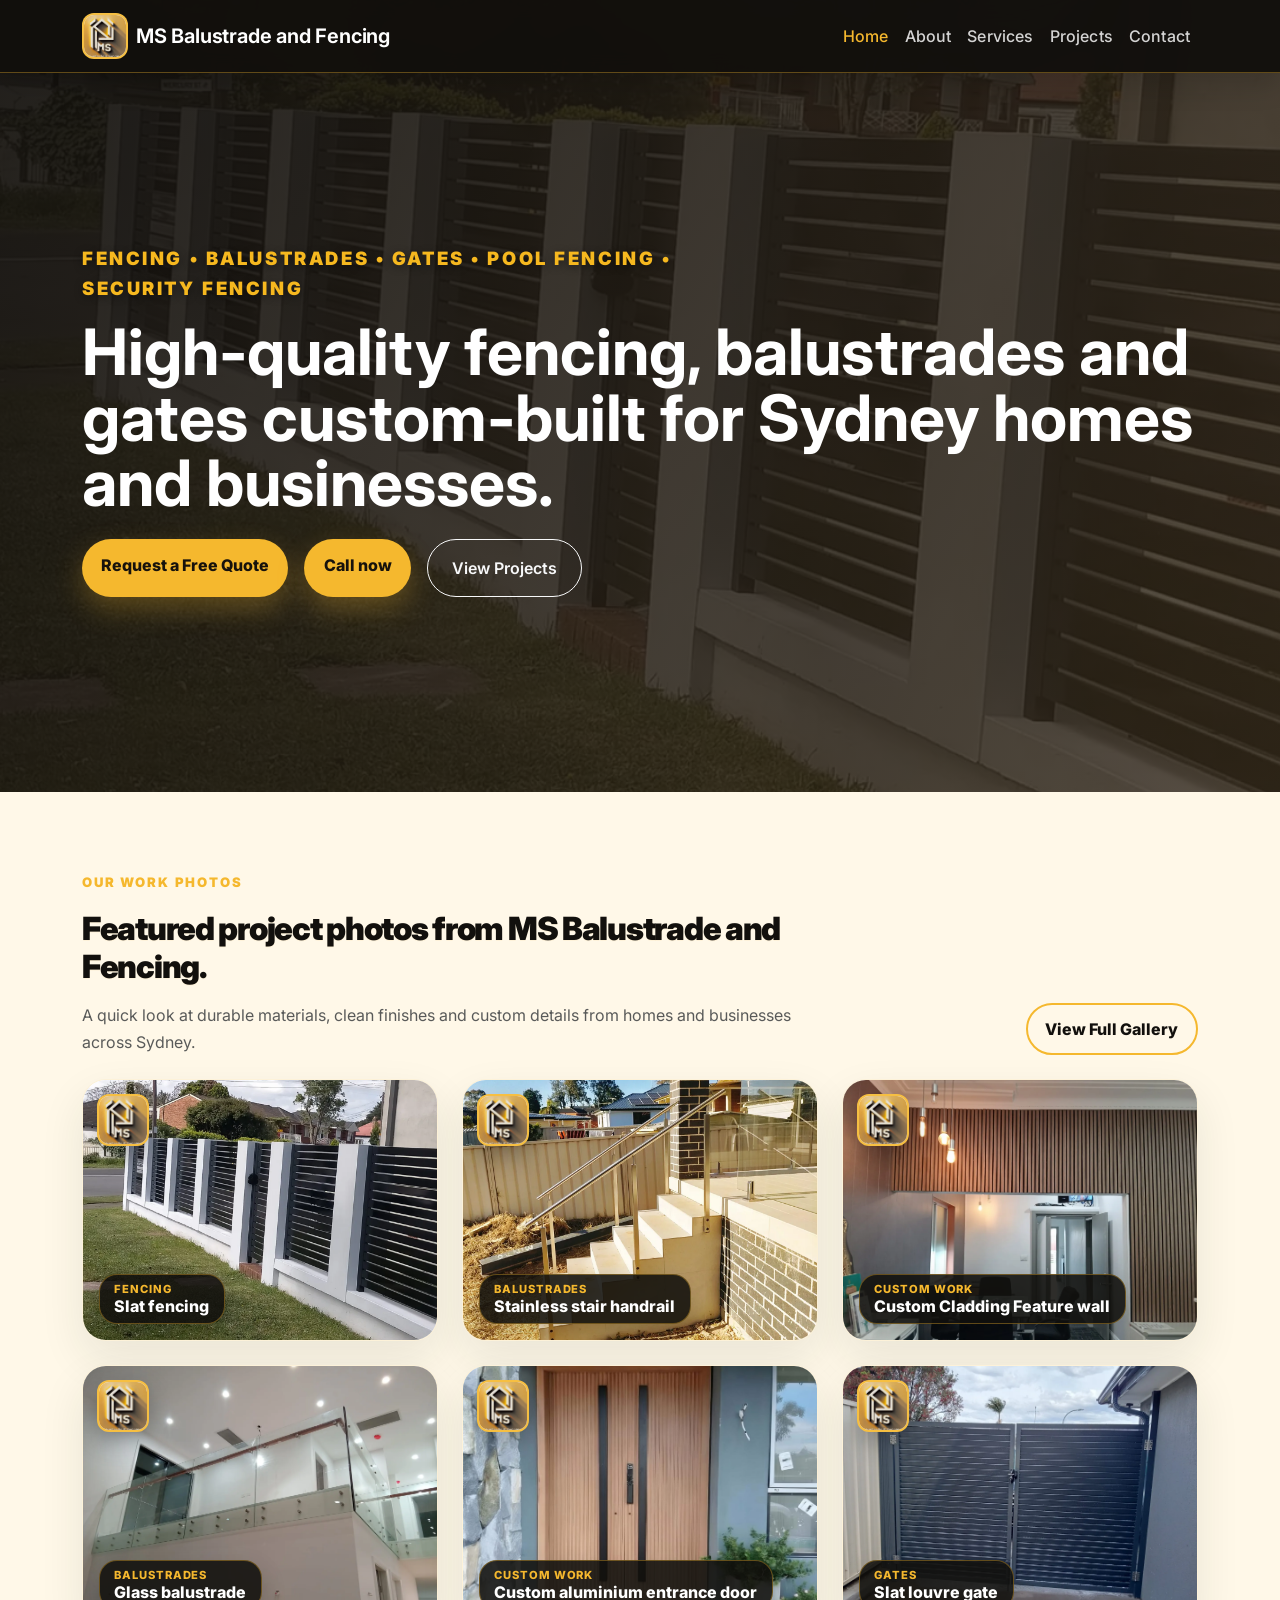
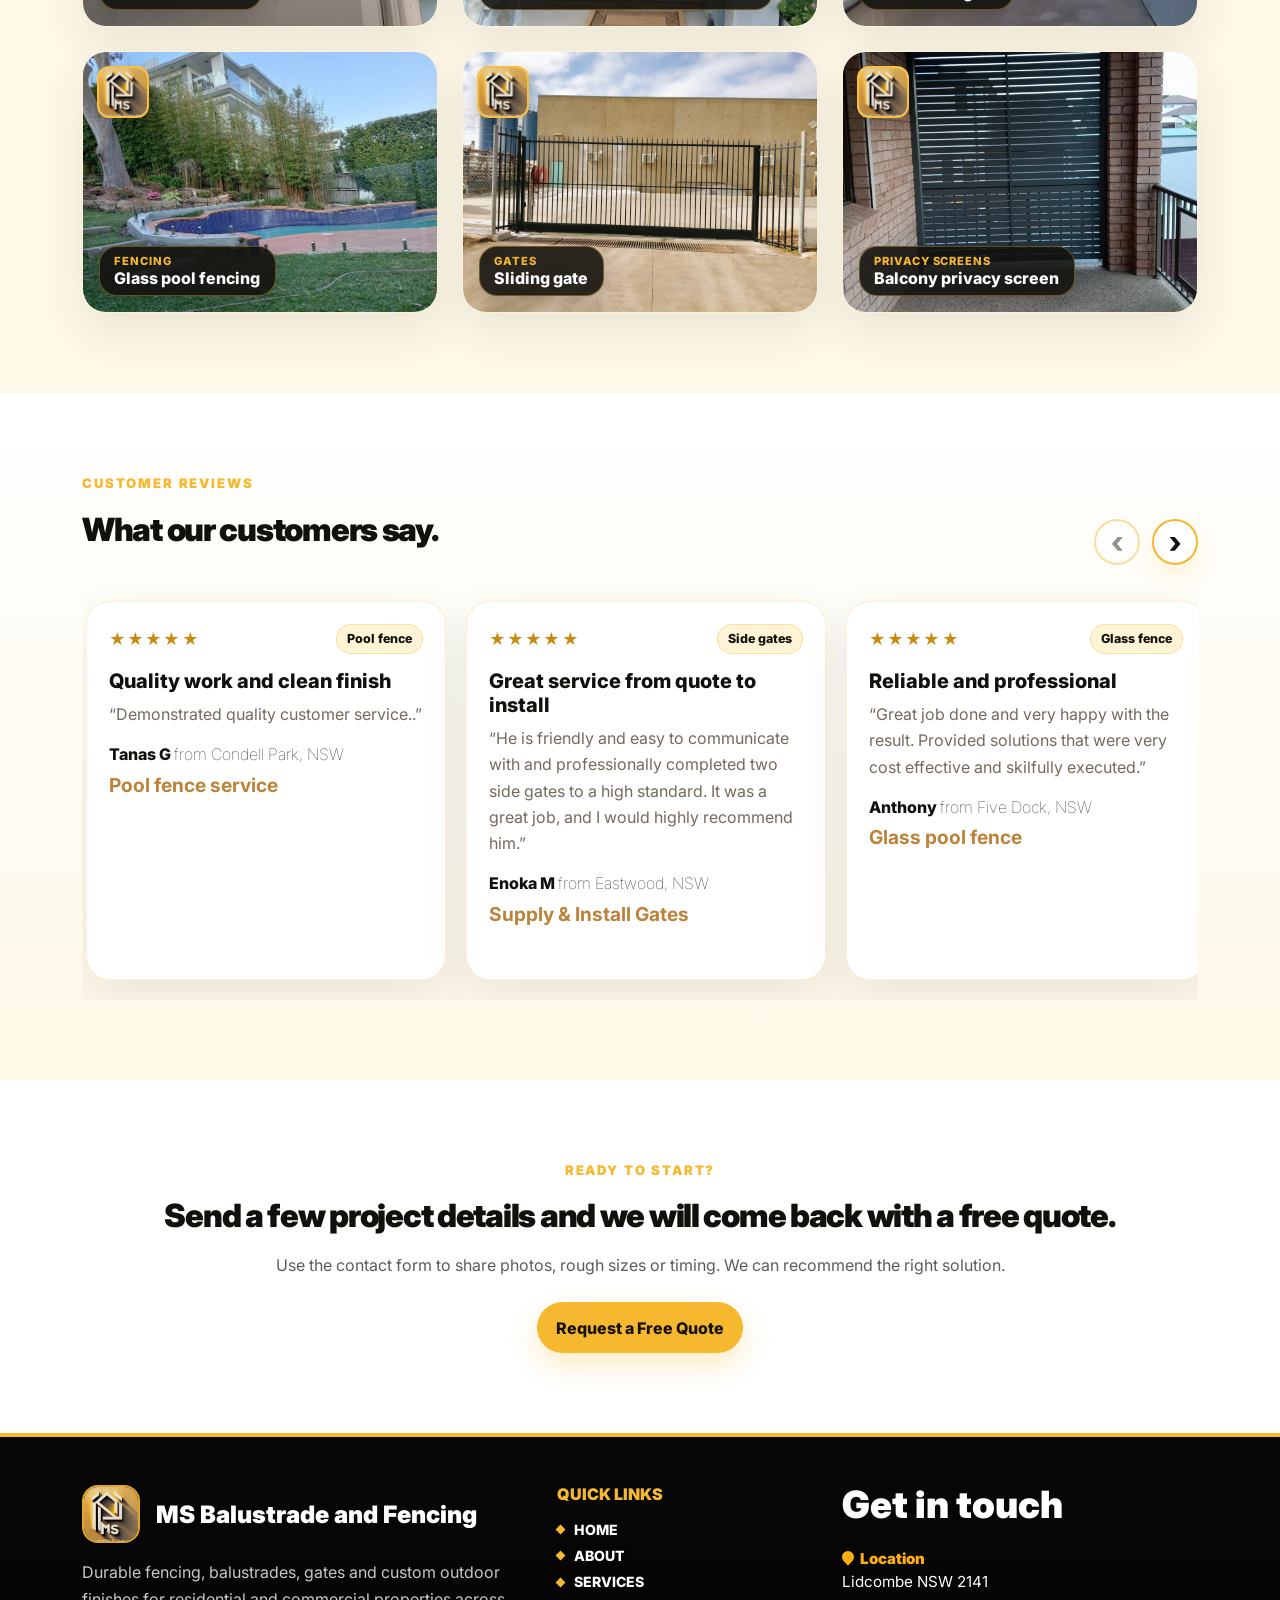
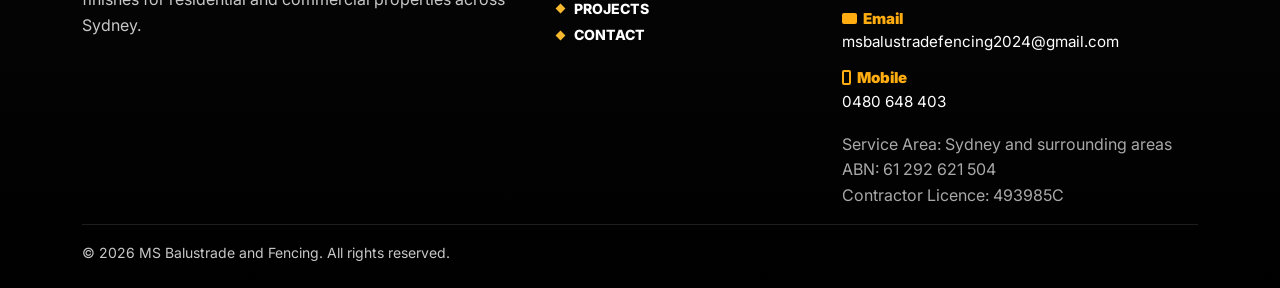
==== commit 83072099: "Changes" ====
--- a/index.html
+++ b/index.html
@@ -27,7 +27,7 @@
                     <li class="nav-item"><a class="nav-link active" href="index.html">Home</a></li>
                     <li class="nav-item"><a class="nav-link" href="about.html">About</a></li>
                     <li class="nav-item"><a class="nav-link" href="services.html">Services</a></li>
-                    <li class="nav-item"><a class="nav-link" href="project.html">Project</a></li>
+                    <li class="nav-item"><a class="nav-link" href="project.html">Projects</a></li>
                     <li class="nav-item"><a class="nav-link" href="contact.html">Contact</a></li>
                 </ul>
             </div>
@@ -43,24 +43,12 @@
                         Fencing • Balustrades • Gates • Pool fencing • Security fencing
                     </p>
                     <h1 class="mb-4">High-quality fencing, balustrades and gates custom-built for Sydney homes and businesses.</h1>
-                    <p class="mb-4">
-                        MS Balustrade and Fencing designs, supplies and installs durable, stylish balustrades, pool fencing, security fencing, swing gates, double gates, sliding gates and custom fencing solutions.
-                    </p>
                     <div class="d-flex flex-wrap gap-3">
                         <a href="contact.html" class="btn btn-brand">Request a Free Quote</a>
                         <a href="tel:0480648403" class="btn btn-brand">Call now</a>
                         <a href="project.html" class="btn btn-outline-light rounded-pill nav-cta-secondary px-4 py-3">View Projects</a>
                     </div>
                 </div>
-                <!--<div class="col-lg-5">
-                    <div class="hero-card">
-                        <div class="hero-stat"><strong>Sydney-wide service</strong><br><span>Based in Lidcombe NSW 2141 and servicing surrounding suburbs.</span></div>
-                        <div class="hero-stat"><strong>Custom designs</strong><br><span>Custom layouts for boundaries, pools and access points.</span></div>
-                        <div class="hero-stat"><strong>Safety standards</strong><br><span>Balustrade, pool fencing and gate installs planned around safety and durability.</span></div>
-                        <div class="hero-stat"><strong>Expert installation</strong><br><span>Reliable service, superior craftsmanship and attention to detail.</span></div>
-                        <a href="contact.html" class="btn btn-brand w-100 mt-3">Request a Free Quote</a>
-                    </div>
-                </div>-->
             </div>
         </div>
     </header>
@@ -255,17 +243,33 @@
                     </div>
                     <p>Durable fencing, balustrades, gates and custom outdoor finishes for residential and commercial properties across Sydney.</p>
                 </div>
-                <div class="col-md-3">
-                    <h6 class="text-white">Menu</h6>
-                    <a href="index.html">Home</a><br>
-                    <a href="about.html">About</a><br>
-                    <a href="services.html">Services</a><br>
-                    <a href="project.html">Project</a><br>
-                    <a href="contact.html">Contact Us</a>
+                <div class="col-md-3 footer-menu">
+                    <h6 class="footer-heading">Quick Links</h6>
+                    <nav class="footer-menu-links" aria-label="Footer navigation">
+                        <a href="index.html">Home</a>
+                        <a href="about.html">About</a>
+                        <a href="services.html">Services</a>
+                        <a href="project.html">Projects</a>
+                        <a href="contact.html">Contact</a>
+                    </nav>
                 </div>
                 <div class="col-md-4">
-                    <h6 class="text-white">Contact</h6>
-                    <p>Email: msbalustradefencing2024@gmail.com<br>Phone: 0480 648 403<br>Location: Lidcombe NSW 2141<br>Service Area: Sydney and surrounding areas<br>ABN: 61 292 621 504<br>Contractor Licence: 493985C</p>
+                    <div class="footer-contact">
+                        <h2>Get in touch</h2>
+                        <div class="footer-contact-item">
+                            <div class="footer-contact-label footer-contact-location">Location</div>
+                            <p>Lidcombe NSW 2141</p>
+                        </div>
+                        <div class="footer-contact-item">
+                            <div class="footer-contact-label footer-contact-email">Email</div>
+                            <p><a href="mailto:msbalustradefencing2024@gmail.com">msbalustradefencing2024@gmail.com</a></p>
+                        </div>
+                        <div class="footer-contact-item">
+                            <div class="footer-contact-label footer-contact-mobile">Mobile</div>
+                            <p><a href="tel:0480648403">0480 648 403</a></p>
+                        </div>
+                        <p class="footer-contact-meta">Service Area: Sydney and surrounding areas<br>ABN: 61 292 621 504<br>Contractor Licence: 493985C</p>
+                    </div>
                 </div>
             </div>
             <hr class="border-secondary">
--- a/style.css
+++ b/style.css
@@ -1,75 +1,79 @@
 :root {
-  --brand: #2b2520;
-  --brand-dark: #12100d;
-  --accent: #f5b82e;
-  --accent-dark: #c98a12;
-  --gold-soft: #fff4d6;
-  --ink: #211d18;
-  --muted: #746a5d;
-  --light: #fff8e8;
-}
-
-* { box-sizing: border-box; }
+    --brand: #2b2520;
+    --brand-dark: #12100d;
+    --accent: #f5b82e;
+    --accent-dark: #c98a12;
+    --gold-soft: #fff4d6;
+    --ink: #211d18;
+    --muted: #746a5d;
+    --light: #fff8e8;
+}
+
+* {
+    box-sizing: border-box;
+}
 
 body {
-  font-family: 'Inter', system-ui, -apple-system, BlinkMacSystemFont, 'Segoe UI', sans-serif;
-  color: var(--ink);
-  line-height: 1.65;
-  background: #fff;
+    font-family: 'Inter', system-ui, -apple-system, BlinkMacSystemFont, 'Segoe UI', sans-serif;
+    color: var(--ink);
+    line-height: 1.65;
+    background: #fff;
 }
 
 .navbar {
-  background: rgba(18, 16, 13, 0.97);
-  backdrop-filter: blur(10px);
-  box-shadow: 0 10px 30px rgba(0, 0, 0, 0.16);
-  border-bottom: 1px solid rgba(245, 184, 46, 0.35);
+    background: rgba(18, 16, 13, 0.97);
+    backdrop-filter: blur(10px);
+    box-shadow: 0 10px 30px rgba(0, 0, 0, 0.16);
+    border-bottom: 1px solid rgba(245, 184, 46, 0.35);
 }
 
 .navbar-brand {
-  font-weight: 650;
-  letter-spacing: -0.01em;
-}
-
-.navbar-brand span {
-  font-weight: 650;
-  line-height: 1.15;
-}
+    font-weight: 650;
+    letter-spacing: -0.01em;
+}
+
+    .navbar-brand span {
+        font-weight: 650;
+        line-height: 1.15;
+    }
 
 .nav-link {
-  color: rgba(255, 255, 255, 0.82) !important;
-  font-weight: 500;
-  letter-spacing: .01em;
-}
-
-.nav-link:hover,
-.nav-link.active { color: #fff !important; }
+    color: rgba(255, 255, 255, 0.82) !important;
+    font-weight: 500;
+    letter-spacing: .01em;
+}
+
+    .nav-link:hover,
+    .nav-link.active {
+        color: #fff !important;
+    }
 
 .btn-brand {
-  background: var(--accent);
-  border: 0;
-  color: #17120c;
-  font-weight: 800;
-  padding: 0.85rem 1.2rem;
-  border-radius: 999px;
-}
-
-.btn-brand:hover {
-  background: var(--accent-dark);
-  color: #111;
-}
+    background: var(--accent);
+    border: 0;
+    color: #17120c;
+    font-weight: 800;
+    padding: 0.85rem 1.2rem;
+    border-radius: 999px;
+}
+
+    .btn-brand:hover {
+        background: var(--accent-dark);
+        color: #111;
+    }
 
 .btn-outline-brand {
-  border: 2px solid var(--accent);
-  color: var(--brand-dark);
-  font-weight: 800;
-  padding: 0.75rem 1.1rem;
-  border-radius: 999px;
-}
-
-.btn-outline-brand:hover {
-  background: var(--accent);
-  color: var(--brand-dark);
-}
+    border: 2px solid var(--accent);
+    color: var(--brand-dark);
+    font-weight: 800;
+    padding: 0.75rem 1.1rem;
+    border-radius: 999px;
+}
+
+    .btn-outline-brand:hover {
+        background: var(--accent);
+        color: var(--brand-dark);
+    }
 
 .hero {
     position: relative;
@@ -84,267 +88,427 @@
     padding: 8rem 0 5rem;
 }
 
-.hero .container {
-  position: relative;
-  z-index: 3;
-}
-
-.hero h1,
-.page-hero h1 {
-  font-size: clamp(2.4rem, 5vw, 5rem);
-  font-weight: lighter;
-  line-height: 1.02;
-  letter-spacing: -0.06em;
-}
-
-.hero p { font-size: 1.15rem; max-width: 690px; color: rgba(255,255,255,.88); }
+    .hero .container {
+        position: relative;
+        z-index: 3;
+    }
+
+    .hero h1,
+    .page-hero h1 {
+        font-size: clamp(2.4rem, 5vw, 5rem);
+        font-weight: bolder;
+        line-height: 1.02;
+    }
+
+    .hero p {
+        font-size: 1.15rem;
+        max-width: 690px;
+        color: rgba(255,255,255,.88);
+    }
 
 .hero-card {
-  border-radius: 28px;
-  background: rgba(255, 255, 255, 0.12);
-  border: 1px solid rgba(255, 255, 255, 0.18);
-  box-shadow: 0 25px 80px rgba(0, 0, 0, 0.25);
-  padding: 2rem;
+    border-radius: 28px;
+    background: rgba(255, 255, 255, 0.12);
+    border: 1px solid rgba(255, 255, 255, 0.18);
+    box-shadow: 0 25px 80px rgba(0, 0, 0, 0.25);
+    padding: 2rem;
 }
 
 .hero-stat {
-  border-left: 3px solid var(--accent);
-  padding-left: 1rem;
-  margin-bottom: 1rem;
-}
-
-.section-padding { padding: 5rem 0; }
-.bg-soft { background: var(--light); }
+    border-left: 3px solid var(--accent);
+    padding-left: 1rem;
+    margin-bottom: 1rem;
+}
+
+.section-padding {
+    padding: 5rem 0;
+}
+
+.bg-soft {
+    background: var(--light);
+}
 
 .section-title {
-  font-weight: 900;
-  letter-spacing: -0.04em;
-  color: var(--brand-dark);
+    font-weight: 900;
+    letter-spacing: -0.04em;
+    color: var(--brand-dark);
 }
 
 .kicker {
-  color: var(--accent);
-  text-transform: uppercase;
-  font-size: .82rem;
-  letter-spacing: .14em;
-  font-weight: 900;
+    color: var(--accent);
+    text-transform: uppercase;
+    font-size: .82rem;
+    letter-spacing: .14em;
+    font-weight: 900;
 }
 
 .service-card,
 .project-card,
 .contact-card,
 .feature-card {
-  border: 0;
-  border-radius: 24px;
-  overflow: hidden;
-  box-shadow: 0 18px 45px rgba(27, 42, 38, 0.09);
-  height: 100%;
-}
-
-.service-card .icon,
-.feature-card .icon {
-  width: 54px;
-  height: 54px;
-  display: inline-grid;
-  place-items: center;
-  border-radius: 16px;
-  background: linear-gradient(135deg, rgba(245, 184, 46, 0.24), rgba(255, 244, 214, 0.95));
-  color: var(--brand-dark);
-  font-size: 1.5rem;
-}
+    border: 0;
+    border-radius: 24px;
+    overflow: hidden;
+    box-shadow: 0 18px 45px rgba(27, 42, 38, 0.09);
+    height: 100%;
+}
+
+    .service-card .icon,
+    .feature-card .icon {
+        width: 54px;
+        height: 54px;
+        display: inline-grid;
+        place-items: center;
+        border-radius: 16px;
+        background: linear-gradient(135deg, rgba(245, 184, 46, 0.24), rgba(255, 244, 214, 0.95));
+        color: var(--brand-dark);
+        font-size: 1.5rem;
+    }
 
 .project-img {
-  height: 240px;
-  object-fit: cover;
+    height: 240px;
+    object-fit: cover;
 }
 
 .check-list {
-  padding: 0;
-  list-style: none;
-}
-
-.check-list li {
-  margin-bottom: .75rem;
-  padding-left: 1.9rem;
-  position: relative;
-}
-
-.check-list li::before {
-  content: '✓';
-  position: absolute;
-  left: 0;
-  color: var(--brand);
-  font-weight: 900;
-}
+    padding: 0;
+    list-style: none;
+}
+
+    .check-list li {
+        margin-bottom: .75rem;
+        padding-left: 1.9rem;
+        position: relative;
+    }
+
+        .check-list li::before {
+            content: '✓';
+            position: absolute;
+            left: 0;
+            color: var(--brand);
+            font-weight: 900;
+        }
 
 .page-hero {
-  padding: 8rem 0 4.5rem;
-  background: linear-gradient(120deg, var(--brand-dark), #3a2b16);
-  color: #fff;
+    padding: 8rem 0 4.5rem;
+    background: linear-gradient(120deg, var(--brand-dark), #3a2b16);
+    color: #fff;
 }
 
 .form-control,
 .form-select {
-  border-radius: 14px;
-  padding: .9rem 1rem;
-  border: 1px solid #ead8aa;
-}
-
-.form-control:focus,
-.form-select:focus {
-  border-color: var(--brand);
-  box-shadow: 0 0 0 .25rem rgba(245, 184, 46, .22);
-}
+    border-radius: 14px;
+    padding: .9rem 1rem;
+    border: 1px solid #ead8aa;
+}
+
+    .form-control:focus,
+    .form-select:focus {
+        border-color: var(--brand);
+        box-shadow: 0 0 0 .25rem rgba(245, 184, 46, .22);
+    }
 
 footer {
-  background: linear-gradient(180deg, var(--brand-dark), #21180d);
-  color: rgba(255,255,255,.78);
-  padding: 3rem 0 1.5rem;
-}
-
-footer a { color: rgba(255,255,255,.88); text-decoration: none; }
-footer a:hover { color: #fff; }
-
-.footer-brand { font-weight: 900; color: #fff; }
+    background: linear-gradient(180deg, #070707, #000);
+    color: rgba(255,255,255,.78);
+    padding: 3rem 0 1.5rem;
+}
+
+    footer a {
+        color: rgba(255,255,255,.88);
+        text-decoration: none;
+    }
+
+        footer a:hover {
+            color: #fff;
+        }
+
+.footer-brand {
+    font-size: x-large;
+    font-weight: 900;
+    color: #fff;
+}
+
+.footer-heading {
+    color: var(--accent);
+    font-size: 1rem;
+    font-weight: 900;
+    letter-spacing: 0;
+    margin-bottom: 1rem;
+    text-transform: uppercase;
+}
+
+.footer-menu-links {
+    display: grid;
+    gap: .55rem;
+}
+
+    .footer-menu-links a {
+        align-items: center;
+        color: #fff;
+        display: inline-flex;
+        font-size: .88rem;
+        font-weight: 800;
+        letter-spacing: 0;
+        line-height: 1.25;
+        text-transform: uppercase;
+        transition: color .2s ease, transform .2s ease;
+        width: fit-content;
+    }
+
+        .footer-menu-links a::before {
+            background: var(--accent);
+            content: '';
+            display: inline-block;
+            height: 7px;
+            margin-right: .6rem;
+            transform: rotate(45deg);
+            width: 7px;
+        }
+
+        .footer-menu-links a:hover {
+            color: var(--accent);
+            transform: translateX(3px);
+        }
+
+.footer-contact {
+    color: #fff;
+    max-width: 390px;
+}
+
+    .footer-contact h2 {
+        color: #fff;
+        font-size: 2.35rem;
+        font-weight: 900;
+        letter-spacing: 0;
+        line-height: 1.05;
+        margin: 0 0 1.55rem;
+    }
+
+.footer-contact-item {
+    margin-bottom: 1rem;
+}
+
+.footer-contact-label {
+    align-items: center;
+    color: #ffad11;
+    display: flex;
+    font-size: .94rem;
+    font-weight: 900;
+    gap: .4rem;
+    line-height: 1.15;
+}
+
+    .footer-contact-label::before {
+        content: '';
+        display: inline-block;
+        flex: 0 0 auto;
+    }
+
+.footer-contact-location::before {
+    background: currentColor;
+    border-radius: 50% 50% 50% 0;
+    height: 12px;
+    margin-top: -2px;
+    transform: rotate(-45deg);
+    width: 12px;
+}
+
+.footer-contact-email::before {
+    background: currentColor;
+    border-radius: 2px;
+    height: 11px;
+    margin-top: 1px;
+    width: 15px;
+}
+
+.footer-contact-mobile::before {
+    border: 2px solid currentColor;
+    border-radius: 2px;
+    height: 15px;
+    width: 9px;
+}
+
+.footer-contact p {
+    color: #fff;
+    font-size: .95rem;
+    line-height: 1.45;
+    margin: .28rem 0 0;
+}
+
+.footer-contact a {
+    color: #fff;
+    overflow-wrap: anywhere;
+}
+
+    .footer-contact a:hover {
+        color: var(--accent);
+    }
+
+.footer-contact-meta {
+    color: rgba(255,255,255,.66) !important;
+    font-size: 1rem !important;
+    line-height: 1.6 !important;
+    margin-top: 1.15rem !important;
+}
 
 @media (max-width: 991px) {
-  .hero { min-height: auto; padding-top: 7rem; }
-  .hero-card { margin-top: 2rem; }
+    .hero {
+        min-height: auto;
+        padding-top: 7rem;
+    }
+
+    .hero-card {
+        margin-top: 2rem;
+    }
 }
 
 
 .brand-logo {
-  width: 46px;
-  height: 46px;
-  border-radius: 12px;
-  object-fit: cover;
-  border: 2px solid rgba(255, 255, 255, 0.28);
-  background: #fff;
+    width: 46px;
+    height: 46px;
+    border-radius: 12px;
+    object-fit: cover;
+    border: 2px solid rgba(255, 255, 255, 0.28);
+    background: #fff;
 }
 
 .footer-logo {
-  width: 58px;
-  height: 58px;
-  border-radius: 16px;
-  object-fit: cover;
-  border: 2px solid rgba(255, 255, 255, 0.2);
+    width: 58px;
+    height: 58px;
+    border-radius: 16px;
+    object-fit: cover;
+    border: 2px solid rgba(255, 255, 255, 0.2);
 }
 
 .photo-card {
-  position: relative;
-  overflow: hidden;
-  border-radius: 24px;
-  box-shadow: 0 18px 45px rgba(27, 42, 38, 0.09);
-  background: #fff;
-  height: 100%;
-}
-
-.photo-card > img:not(.photo-logo-overlay) {
-  width: 100%;
-  height: 260px;
-  object-fit: cover;
-  display: block;
-  transition: transform .35s ease;
-}
-
-.photo-card:hover > img:not(.photo-logo-overlay) { transform: scale(1.04); }
+    position: relative;
+    overflow: hidden;
+    border-radius: 24px;
+    box-shadow: 0 18px 45px rgba(27, 42, 38, 0.09);
+    background: #fff;
+    height: 100%;
+}
+
+    .photo-card > img:not(.photo-logo-overlay) {
+        width: 100%;
+        height: 260px;
+        object-fit: cover;
+        display: block;
+        transition: transform .35s ease;
+    }
+
+    .photo-card:hover > img:not(.photo-logo-overlay) {
+        transform: scale(1.04);
+    }
 
 .photo-logo-overlay {
-  position: absolute;
-  top: .85rem;
-  left: .85rem;
-  width: 52px;
-  height: 52px;
-  object-fit: cover;
-  border-radius: 12px;
-  border: 2px solid rgba(255, 255, 255, 0.92);
-  background: #fff;
-  box-shadow: 0 10px 24px rgba(0, 0, 0, 0.28);
-  z-index: 2;
-  pointer-events: none;
+    position: absolute;
+    top: .85rem;
+    left: .85rem;
+    width: 52px;
+    height: 52px;
+    object-fit: cover;
+    border-radius: 12px;
+    border: 2px solid rgba(255, 255, 255, 0.92);
+    background: #fff;
+    box-shadow: 0 10px 24px rgba(0, 0, 0, 0.28);
+    z-index: 2;
+    pointer-events: none;
 }
 
 .photo-caption {
-  position: absolute;
-  left: 1rem;
-  bottom: 1rem;
-  background: rgba(18, 16, 13, 0.88);
-  color: #fff;
-  font-weight: 800;
-  border-radius: 999px;
-  padding: .45rem .9rem;
-  box-shadow: 0 10px 25px rgba(0,0,0,.18);
+    position: absolute;
+    left: 1rem;
+    bottom: 1rem;
+    background: rgba(18, 16, 13, 0.88);
+    color: #fff;
+    font-weight: 800;
+    border-radius: 999px;
+    padding: .45rem .9rem;
+    box-shadow: 0 10px 25px rgba(0,0,0,.18);
 }
 
 @media (max-width: 575px) {
-  .navbar-brand span { font-size: .95rem; }
-  .brand-logo { width: 40px; height: 40px; }
-  .photo-card > img:not(.photo-logo-overlay) { height: 220px; }
-}
-
-.gallery-grid .gallery-item[hidden] { display: none !important; }
+    .navbar-brand span {
+        font-size: .95rem;
+    }
+
+    .brand-logo {
+        width: 40px;
+        height: 40px;
+    }
+
+    .photo-card > img:not(.photo-logo-overlay) {
+        height: 220px;
+    }
+}
+
+.gallery-grid .gallery-item[hidden] {
+    display: none !important;
+}
 
 .gallery-link {
-  display: block;
-  color: inherit;
-  text-decoration: none;
-  cursor: zoom-in;
+    display: block;
+    color: inherit;
+    text-decoration: none;
+    cursor: zoom-in;
 }
 
 .photo-caption {
-  max-width: calc(100% - 2rem);
-  border-radius: 18px;
-  line-height: 1.25;
-}
-
-.photo-caption span {
-  display: block;
-  color: var(--accent);
-  font-size: .7rem;
-  text-transform: uppercase;
-  letter-spacing: .08em;
-}
+    max-width: calc(100% - 2rem);
+    border-radius: 18px;
+    line-height: 1.25;
+}
+
+    .photo-caption span {
+        display: block;
+        color: var(--accent);
+        font-size: .7rem;
+        text-transform: uppercase;
+        letter-spacing: .08em;
+    }
 
 .gallery-filters .btn {
-  padding: .55rem .9rem;
-  font-size: .9rem;
-}
-
-.gallery-filters .btn.active {
-  background: var(--accent);
-  color: var(--brand-dark);
-}
+    padding: .55rem .9rem;
+    font-size: .9rem;
+}
+
+    .gallery-filters .btn.active {
+        background: var(--accent);
+        color: var(--brand-dark);
+    }
 
 .gallery-modal img {
-  max-height: 82vh;
-  object-fit: contain;
-  background: #111;
+    max-height: 82vh;
+    object-fit: contain;
+    background: #111;
 }
 
 
 /* MS logo inspired theme polish */
 .nav-link:hover,
 .nav-link.active {
-  color: var(--accent) !important;
+    color: var(--accent) !important;
 }
 
 .btn-brand {
-  box-shadow: 0 12px 28px rgba(245, 184, 46, 0.28);
+    box-shadow: 0 12px 28px rgba(245, 184, 46, 0.28);
 }
 
 .btn-outline-brand:hover,
 .gallery-filters .btn.active {
-  border-color: var(--accent);
-  box-shadow: 0 10px 24px rgba(245, 184, 46, 0.18);
+    border-color: var(--accent);
+    box-shadow: 0 10px 24px rgba(245, 184, 46, 0.18);
 }
 
 .hero-card {
-  background: rgba(18, 16, 13, 0.42);
-  border-color: rgba(245, 184, 46, 0.24);
+    background: rgba(18, 16, 13, 0.42);
+    border-color: rgba(245, 184, 46, 0.24);
 }
 
 .section-title {
-  text-shadow: 0 1px 0 rgba(245, 184, 46, 0.08);
+    text-shadow: 0 1px 0 rgba(245, 184, 46, 0.08);
 }
 
 .service-card,
@@ -352,262 +516,261 @@
 .contact-card,
 .feature-card,
 .photo-card {
-  border: 1px solid rgba(245, 184, 46, 0.18);
+    border: 1px solid rgba(245, 184, 46, 0.18);
 }
 
 .brand-logo,
 .footer-logo,
 .photo-logo-overlay {
-  border-color: rgba(245, 184, 46, 0.9);
+    border-color: rgba(245, 184, 46, 0.9);
 }
 
 .photo-caption {
-  border: 1px solid rgba(245, 184, 46, 0.35);
+    border: 1px solid rgba(245, 184, 46, 0.35);
 }
 
 footer {
-  border-top: 4px solid var(--accent);
+    border-top: 4px solid var(--accent);
 }
 
 
 /* Gallery modal title now appears inside the popup, above the enlarged image */
 .gallery-modal-content {
-  position: relative;
-  background: #111;
-  border-radius: 24px;
-  box-shadow: 0 24px 80px rgba(0, 0, 0, 0.45);
+    position: relative;
+    background: #111;
+    border-radius: 24px;
+    box-shadow: 0 24px 80px rgba(0, 0, 0, 0.45);
 }
 
 .gallery-modal.fade .modal-dialog {
-  transform: scale(.88);
-  transition: transform .24s ease-out, opacity .24s ease-out;
+    transform: scale(.88);
+    transition: transform .24s ease-out, opacity .24s ease-out;
 }
 
 .gallery-modal.show .modal-dialog {
-  transform: scale(1);
+    transform: scale(1);
 }
 
 .gallery-modal-close {
-  position: absolute;
-  top: 14px;
-  right: 14px;
-  z-index: 5;
+    position: absolute;
+    top: 14px;
+    right: 14px;
+    z-index: 5;
 }
 
 .gallery-modal-nav {
-  position: absolute;
-  top: 50%;
-  z-index: 4;
-  width: 52px;
-  height: 52px;
-  border: 1px solid rgba(245, 184, 46, 0.55);
-  border-radius: 50%;
-  background: rgba(18, 16, 13, 0.82);
-  color: #fff;
-  font-size: 2.4rem;
-  line-height: 1;
-  display: grid;
-  place-items: center;
-  transform: translateY(-50%);
-  box-shadow: 0 12px 32px rgba(0, 0, 0, 0.32);
-}
-
-.gallery-modal-nav:hover {
-  background: var(--accent);
-  color: var(--brand-dark);
-}
-
-.gallery-modal-nav[hidden] {
-  display: none !important;
-}
+    position: absolute;
+    top: 50%;
+    z-index: 4;
+    width: 52px;
+    height: 52px;
+    border: 1px solid rgba(245, 184, 46, 0.55);
+    border-radius: 50%;
+    background: rgba(18, 16, 13, 0.82);
+    color: #fff;
+    font-size: 2.4rem;
+    line-height: 1;
+    display: grid;
+    place-items: center;
+    transform: translateY(-50%);
+    box-shadow: 0 12px 32px rgba(0, 0, 0, 0.32);
+}
+
+    .gallery-modal-nav:hover {
+        background: var(--accent);
+        color: var(--brand-dark);
+    }
+
+    .gallery-modal-nav[hidden] {
+        display: none !important;
+    }
 
 .gallery-modal-prev {
-  left: 18px;
+    left: 18px;
 }
 
 .gallery-modal-next {
-  right: 18px;
+    right: 18px;
 }
 
 .gallery-modal-title {
-  color: #fff;
-  background: linear-gradient(90deg, rgba(18, 16, 13, 0.98), rgba(58, 43, 22, 0.96));
-  border-bottom: 2px solid var(--accent);
-  font-weight: 700;
-  text-align: center;
-  padding: 1rem 3.5rem 1rem 1.25rem;
-  min-height: 3.5rem;
+    color: #fff;
+    background: linear-gradient(90deg, rgba(18, 16, 13, 0.98), rgba(58, 43, 22, 0.96));
+    border-bottom: 2px solid var(--accent);
+    font-weight: 700;
+    text-align: center;
+    padding: 1rem 3.5rem 1rem 1.25rem;
+    min-height: 3.5rem;
 }
 
 .gallery-modal-img {
-  width: 100%;
-  max-height: 78vh;
-  object-fit: contain;
-  background: #111;
-}
-
-.gallery-modal-img.is-zooming {
-  animation: galleryImageZoom .24s ease-out;
-}
+    width: 100%;
+    max-height: 78vh;
+    object-fit: contain;
+    background: #111;
+}
+
+    .gallery-modal-img.is-zooming {
+        animation: galleryImageZoom .24s ease-out;
+    }
 
 @keyframes galleryImageZoom {
-  from {
-    opacity: .55;
-    transform: scale(.92);
-  }
-  to {
-    opacity: 1;
-    transform: scale(1);
-  }
+    from {
+        opacity: .55;
+        transform: scale(.92);
+    }
+
+    to {
+        opacity: 1;
+        transform: scale(1);
+    }
 }
 
 .quote-highlight {
-  border-left: 5px solid var(--accent);
-  background: var(--gold-soft);
-  color: var(--brand-dark);
-  border-radius: 18px;
-  padding: 1rem 1.2rem;
-  font-weight: 800;
+    border-left: 5px solid var(--accent);
+    background: var(--gold-soft);
+    color: var(--brand-dark);
+    border-radius: 18px;
+    padding: 1rem 1.2rem;
+    font-weight: 800;
 }
 
 .nav-cta-secondary {
-  font-weight: 600 !important;
+    font-weight: 600 !important;
 }
 
 
 /* Static customer reviews slider */
 .reviews-section {
-  background: linear-gradient(180deg, #fff, var(--light));
-  overflow: hidden;
+    background: linear-gradient(180deg, #fff, var(--light));
+    overflow: hidden;
 }
 
 .review-controls {
-  display: inline-flex;
-  align-items: center;
-  gap: .75rem;
+    display: inline-flex;
+    align-items: center;
+    gap: .75rem;
 }
 
 .review-arrow {
-  width: 46px;
-  height: 46px;
-  border-radius: 50%;
-  border: 2px solid var(--accent);
-  background: #fff;
-  color: var(--brand-dark);
-  font-size: 2rem;
-  line-height: 1;
-  font-weight: 700;
-  display: inline-grid;
-  place-items: center;
-  box-shadow: 0 10px 24px rgba(245, 184, 46, 0.16);
-}
-
-.review-arrow:hover {
-  background: var(--accent);
-  color: var(--brand-dark);
-}
-
-.review-arrow:disabled {
-  opacity: .45;
-  cursor: not-allowed;
-  box-shadow: none;
-}
+    width: 46px;
+    height: 46px;
+    border-radius: 50%;
+    border: 2px solid var(--accent);
+    background: #fff;
+    color: var(--brand-dark);
+    font-size: 2rem;
+    line-height: 1;
+    font-weight: 700;
+    display: inline-grid;
+    place-items: center;
+    box-shadow: 0 10px 24px rgba(245, 184, 46, 0.16);
+}
+
+    .review-arrow:hover {
+        background: var(--accent);
+        color: var(--brand-dark);
+    }
+
+    .review-arrow:disabled {
+        opacity: .45;
+        cursor: not-allowed;
+        box-shadow: none;
+    }
 
 .reviews-carousel {
-  width: 100%;
-  overflow-x: auto;
-  overflow-y: visible;
-  position: relative;
-  scroll-behavior: smooth;
-  scroll-snap-type: x mandatory;
-  scroll-padding-inline: .25rem;
-  scrollbar-width: none;
-  -ms-overflow-style: none;
-  padding: .75rem .25rem 1.25rem;
-}
-
-.reviews-carousel::-webkit-scrollbar {
-  display: none;
-}
-
-.reviews-carousel::before,
-.reviews-carousel::after {
-  content: '';
-  position: absolute;
-  top: 0;
-  width: 70px;
-  height: 100%;
-  z-index: 2;
-  pointer-events: none;
-}
-
-.reviews-carousel::before {
-  left: 0;
-  
-}
-
-.reviews-carousel::after {
-  right: 0;
-  
-}
+    width: 100%;
+    overflow-x: auto;
+    overflow-y: visible;
+    position: relative;
+    scroll-behavior: smooth;
+    scroll-snap-type: x mandatory;
+    scroll-padding-inline: .25rem;
+    scrollbar-width: none;
+    -ms-overflow-style: none;
+    padding: .75rem .25rem 1.25rem;
+}
+
+    .reviews-carousel::-webkit-scrollbar {
+        display: none;
+    }
+
+    .reviews-carousel::before,
+    .reviews-carousel::after {
+        content: '';
+        position: absolute;
+        top: 0;
+        width: 70px;
+        height: 100%;
+        z-index: 2;
+        pointer-events: none;
+    }
+
+    .reviews-carousel::before {
+        left: 0;
+    }
+
+    .reviews-carousel::after {
+        right: 0;
+    }
 
 .reviews-track {
-  display: flex;
-  gap: 1.25rem;
-  width: max-content;
-  padding-right: .25rem;
+    display: flex;
+    gap: 1.25rem;
+    width: max-content;
+    padding-right: .25rem;
 }
 
 .review-card {
-  flex: 0 0 360px;
-  scroll-snap-align: start;
-  min-height: 250px;
-  background: #fff;
-  border: 1px solid rgba(245, 184, 46, 0.22);
-  border-radius: 24px;
-  padding: 1.35rem;
-  box-shadow: 0 18px 45px rgba(27, 42, 38, 0.09);
+    flex: 0 0 360px;
+    scroll-snap-align: start;
+    min-height: 250px;
+    background: #fff;
+    border: 1px solid rgba(245, 184, 46, 0.22);
+    border-radius: 24px;
+    padding: 1.35rem;
+    box-shadow: 0 18px 45px rgba(27, 42, 38, 0.09);
 }
 
 .review-top {
-  display: flex;
-  align-items: center;
-  justify-content: space-between;
-  gap: .75rem;
-  margin-bottom: .9rem;
+    display: flex;
+    align-items: center;
+    justify-content: space-between;
+    gap: .75rem;
+    margin-bottom: .9rem;
 }
 
 .stars {
-  color: var(--accent-dark);
-  letter-spacing: .08em;
-  font-weight: 900;
+    color: var(--accent-dark);
+    letter-spacing: .08em;
+    font-weight: 900;
 }
 
 .review-pill {
-  font-size: .78rem;
-  font-weight: 800;
-  border-radius: 999px;
-  padding: .25rem .65rem;
-  background: var(--gold-soft);
-  color: var(--brand-dark);
-  border: 1px solid rgba(245, 184, 46, 0.35);
-  white-space: nowrap;
+    font-size: .78rem;
+    font-weight: 800;
+    border-radius: 999px;
+    padding: .25rem .65rem;
+    background: var(--gold-soft);
+    color: var(--brand-dark);
+    border: 1px solid rgba(245, 184, 46, 0.35);
+    white-space: nowrap;
 }
 
 .review-card h5 {
-  font-weight: 800;
-  margin-bottom: .5rem;
-  color: var(--brand-dark);
+    font-weight: 800;
+    margin-bottom: .5rem;
+    color: var(--brand-dark);
 }
 
 .review-card p {
-  color: var(--muted);
-  margin-bottom: .85rem;
+    color: var(--muted);
+    margin-bottom: .85rem;
 }
 
 .review-author {
-  font-weight: 800;
-  color: var(--brand-dark);
+    font-weight: 800;
+    color: var(--brand-dark);
 }
 
 .review-service {
@@ -618,87 +781,100 @@
 }
 
 @media (max-width: 575px) {
-  .review-card { flex-basis: 290px; }
-  .review-controls { width: 100%; justify-content: flex-start; }
+    .review-card {
+        flex-basis: 290px;
+    }
+
+    .review-controls {
+        width: 100%;
+        justify-content: flex-start;
+    }
 }
 
 @media (prefers-reduced-motion: reduce) {
-  .reviews-carousel { scroll-behavior: auto; }
+    .reviews-carousel {
+        scroll-behavior: auto;
+    }
 }
 
 
 
 /* Scroll-to-top button */
 .back-to-top {
-  position: fixed;
-  right: 1.25rem;
-  bottom: 1.25rem;
-  z-index: 1050;
-  display: inline-flex;
-  align-items: center;
-  gap: .35rem;
-  border: 0;
-  border-radius: 999px;
-  background: var(--accent);
-  color: var(--brand-dark);
-  font-weight: 800;
-  padding: .75rem 1rem;
-  box-shadow: 0 16px 34px rgba(0, 0, 0, .22);
-  opacity: 0;
-  visibility: hidden;
-  transform: translateY(12px);
-  transition: opacity .25s ease, transform .25s ease, visibility .25s ease, background .25s ease;
-}
-
-.back-to-top.show {
-  opacity: 1;
-  visibility: visible;
-  transform: translateY(0);
-}
-
-.back-to-top:hover {
-  background: var(--accent-dark);
-}
-
-.back-to-top span {
-  font-size: 1.1rem;
-  line-height: 1;
-}
+    position: fixed;
+    right: 1.25rem;
+    bottom: 1.25rem;
+    z-index: 1050;
+    display: inline-flex;
+    align-items: center;
+    gap: .35rem;
+    border: 0;
+    border-radius: 999px;
+    background: var(--accent);
+    color: var(--brand-dark);
+    font-weight: 800;
+    padding: .75rem 1rem;
+    box-shadow: 0 16px 34px rgba(0, 0, 0, .22);
+    opacity: 0;
+    visibility: hidden;
+    transform: translateY(12px);
+    transition: opacity .25s ease, transform .25s ease, visibility .25s ease, background .25s ease;
+}
+
+    .back-to-top.show {
+        opacity: 1;
+        visibility: visible;
+        transform: translateY(0);
+    }
+
+    .back-to-top:hover {
+        background: var(--accent-dark);
+    }
+
+    .back-to-top span {
+        font-size: 1.1rem;
+        line-height: 1;
+    }
 
 .project-filter-description {
-  max-width: 920px;
-  margin-left: auto;
-  margin-right: auto;
-  padding: 1.2rem 1.35rem;
-  border-radius: 22px;
-  background: var(--light);
-  border: 1px solid rgba(245, 184, 46, 0.28);
-  box-shadow: 0 16px 36px rgba(27, 42, 38, 0.07);
-  text-align: center;
-}
-
-.project-filter-description h2 {
-  font-size: clamp(1.25rem, 2vw, 1.65rem);
-  font-weight: 800;
-  letter-spacing: -0.03em;
-  color: var(--brand-dark);
-  margin-bottom: .35rem;
-}
-
-.project-filter-description p {
-  margin-bottom: 0;
-  color: var(--muted);
-}
+    max-width: 920px;
+    margin-left: auto;
+    margin-right: auto;
+    padding: 1.2rem 1.35rem;
+    border-radius: 22px;
+    background: var(--light);
+    border: 1px solid rgba(245, 184, 46, 0.28);
+    box-shadow: 0 16px 36px rgba(27, 42, 38, 0.07);
+    text-align: center;
+}
+
+    .project-filter-description h2 {
+        font-size: clamp(1.25rem, 2vw, 1.65rem);
+        font-weight: 800;
+        letter-spacing: -0.03em;
+        color: var(--brand-dark);
+        margin-bottom: .35rem;
+    }
+
+    .project-filter-description p {
+        margin-bottom: 0;
+        color: var(--muted);
+    }
 
 @media (max-width: 575px) {
-  .back-to-top {
-    right: .85rem;
-    bottom: .85rem;
-    padding: .65rem .85rem;
-    font-size: .9rem;
-  }
-
-  .project-filter-description {
-    text-align: left;
-  }
-}
+    .back-to-top {
+        right: .85rem;
+        bottom: .85rem;
+        padding: .65rem .85rem;
+        font-size: .9rem;
+    }
+
+    .project-filter-description {
+        text-align: left;
+    }
+}
+
+.text-white {
+    color: #ffffff;
+    font-size: 24px;
+}
